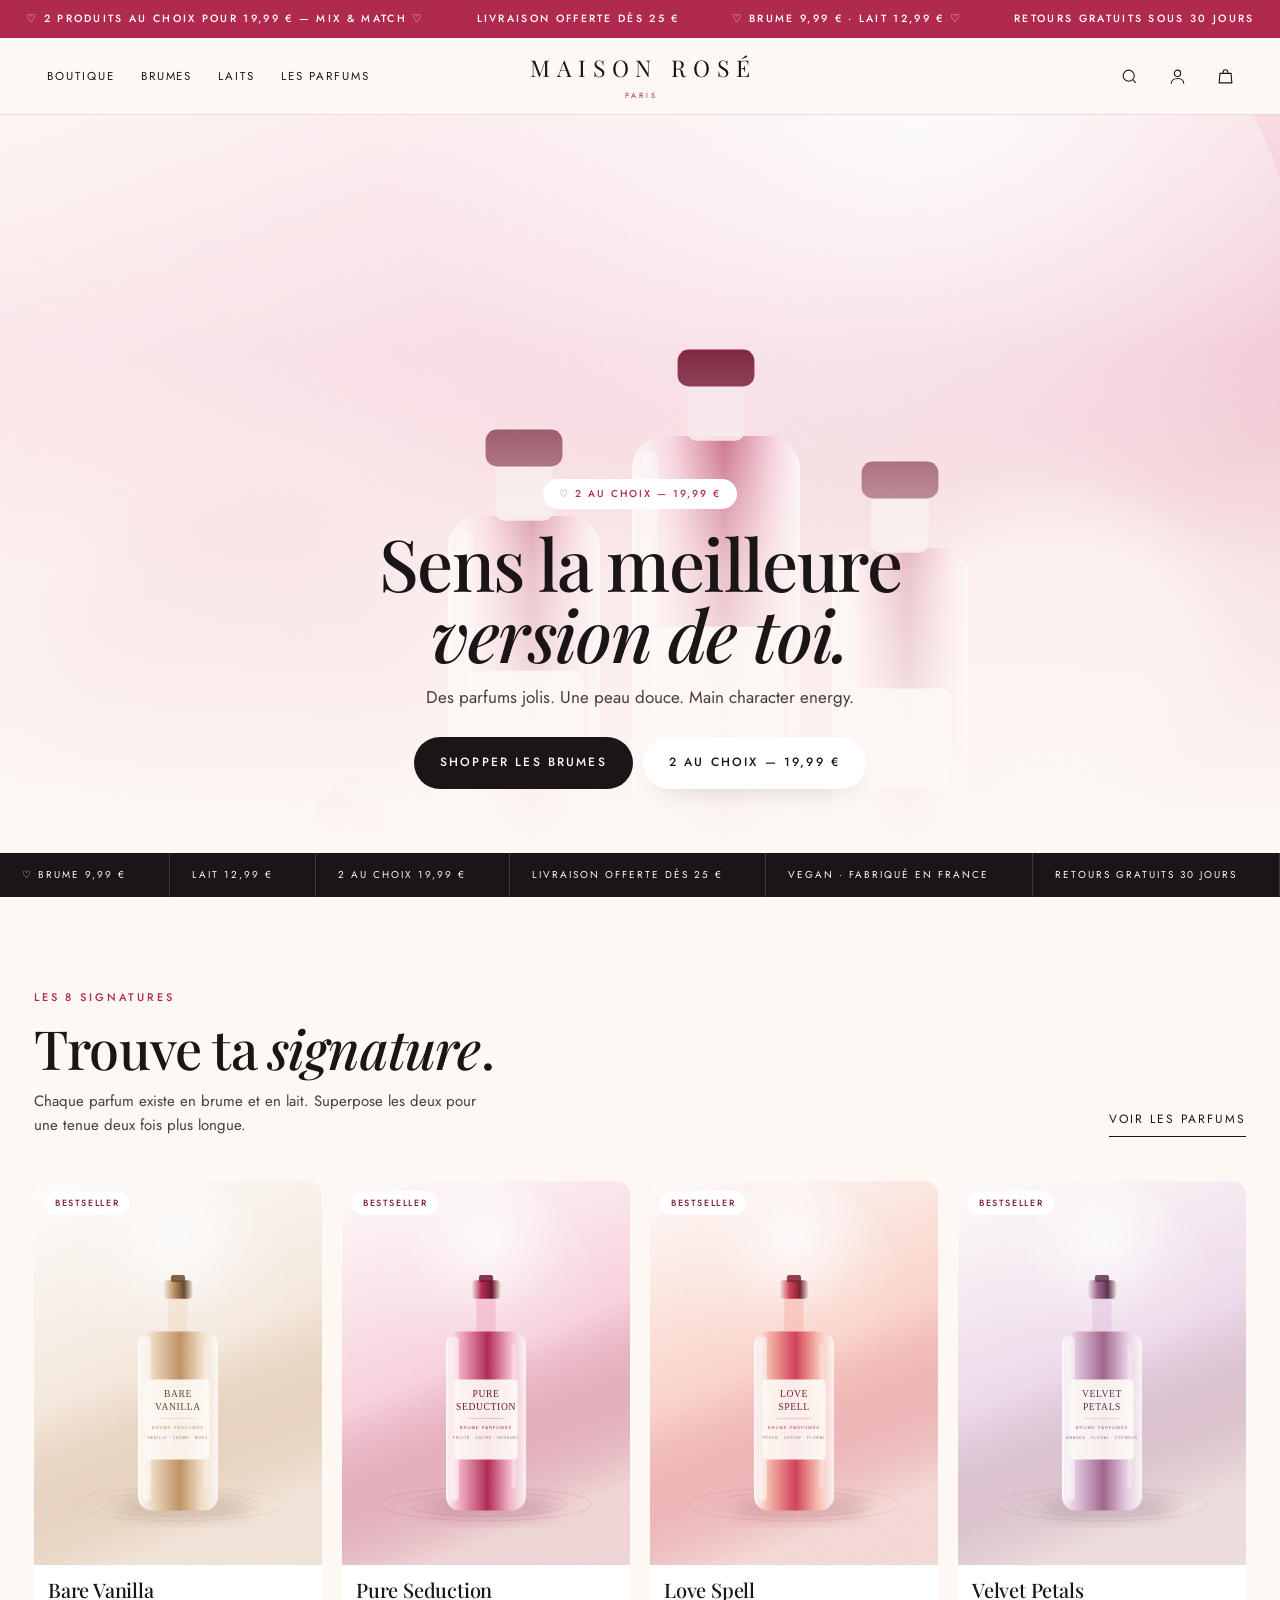
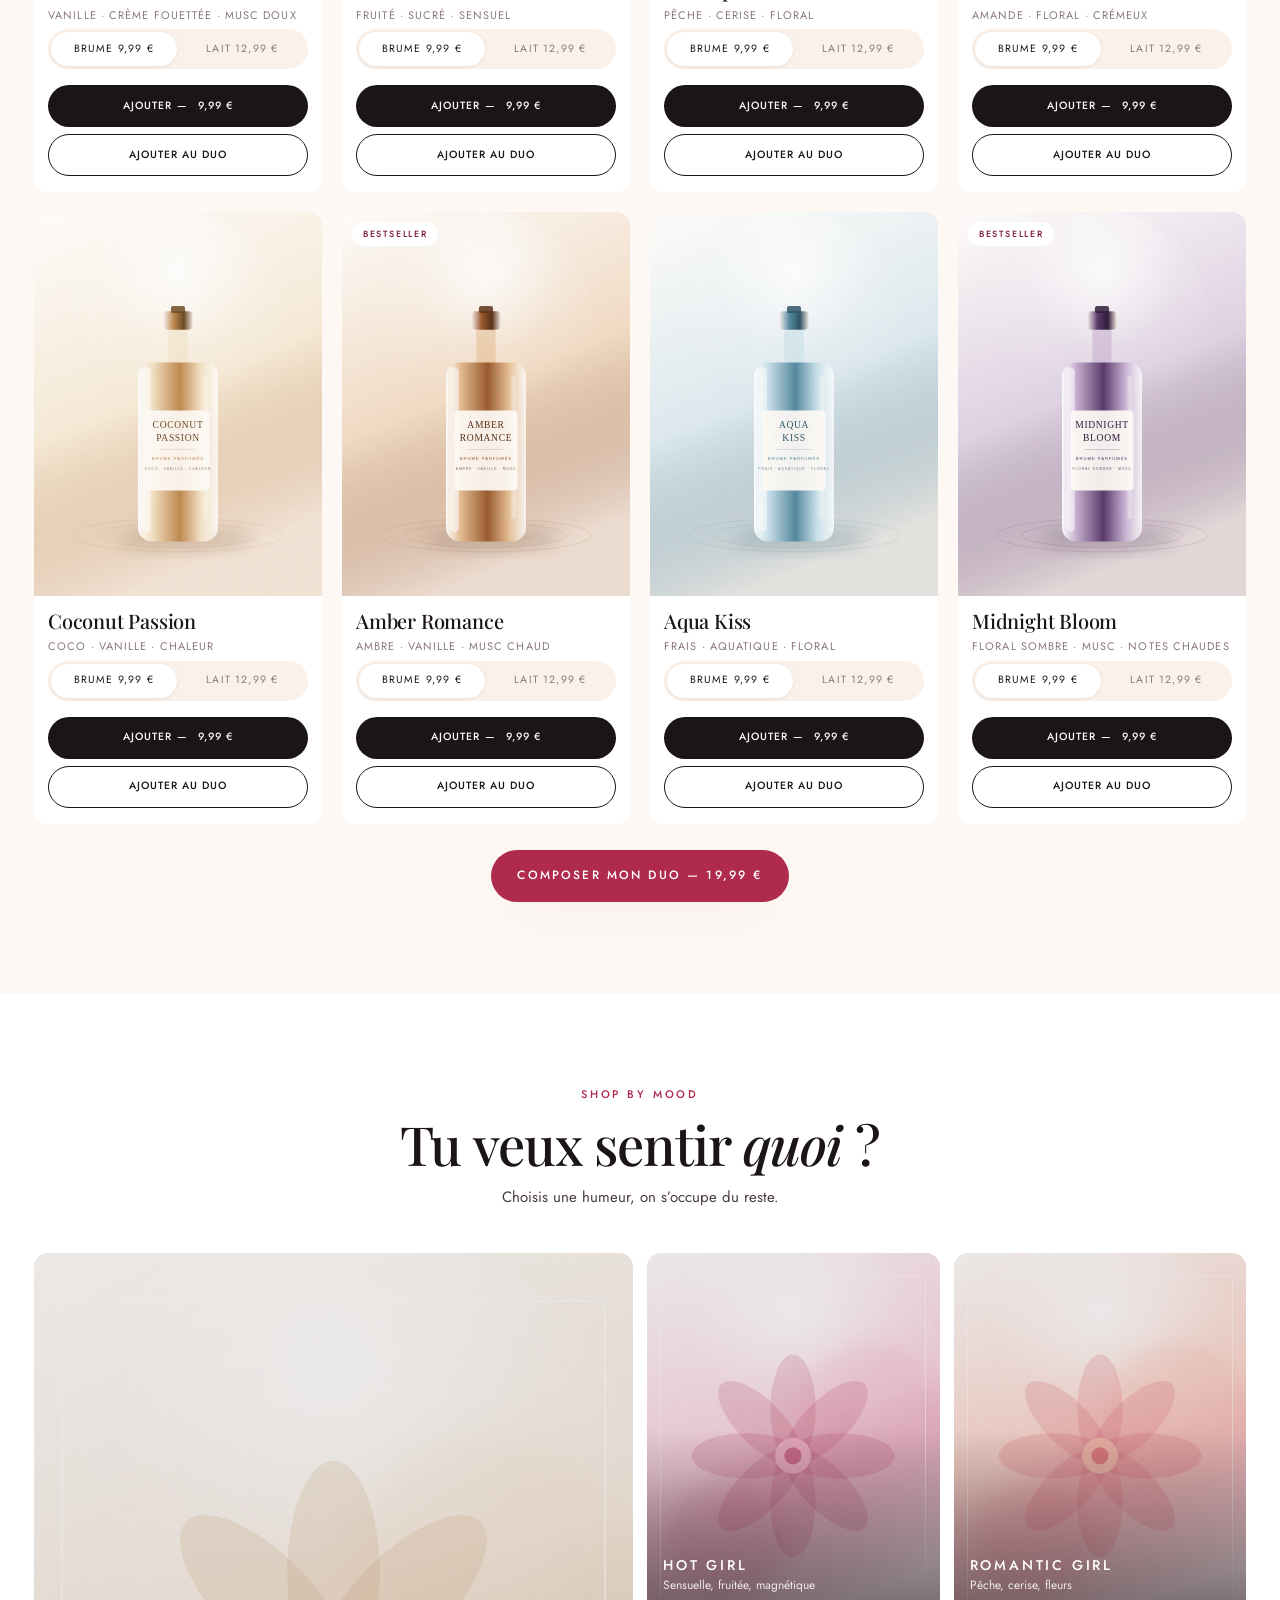
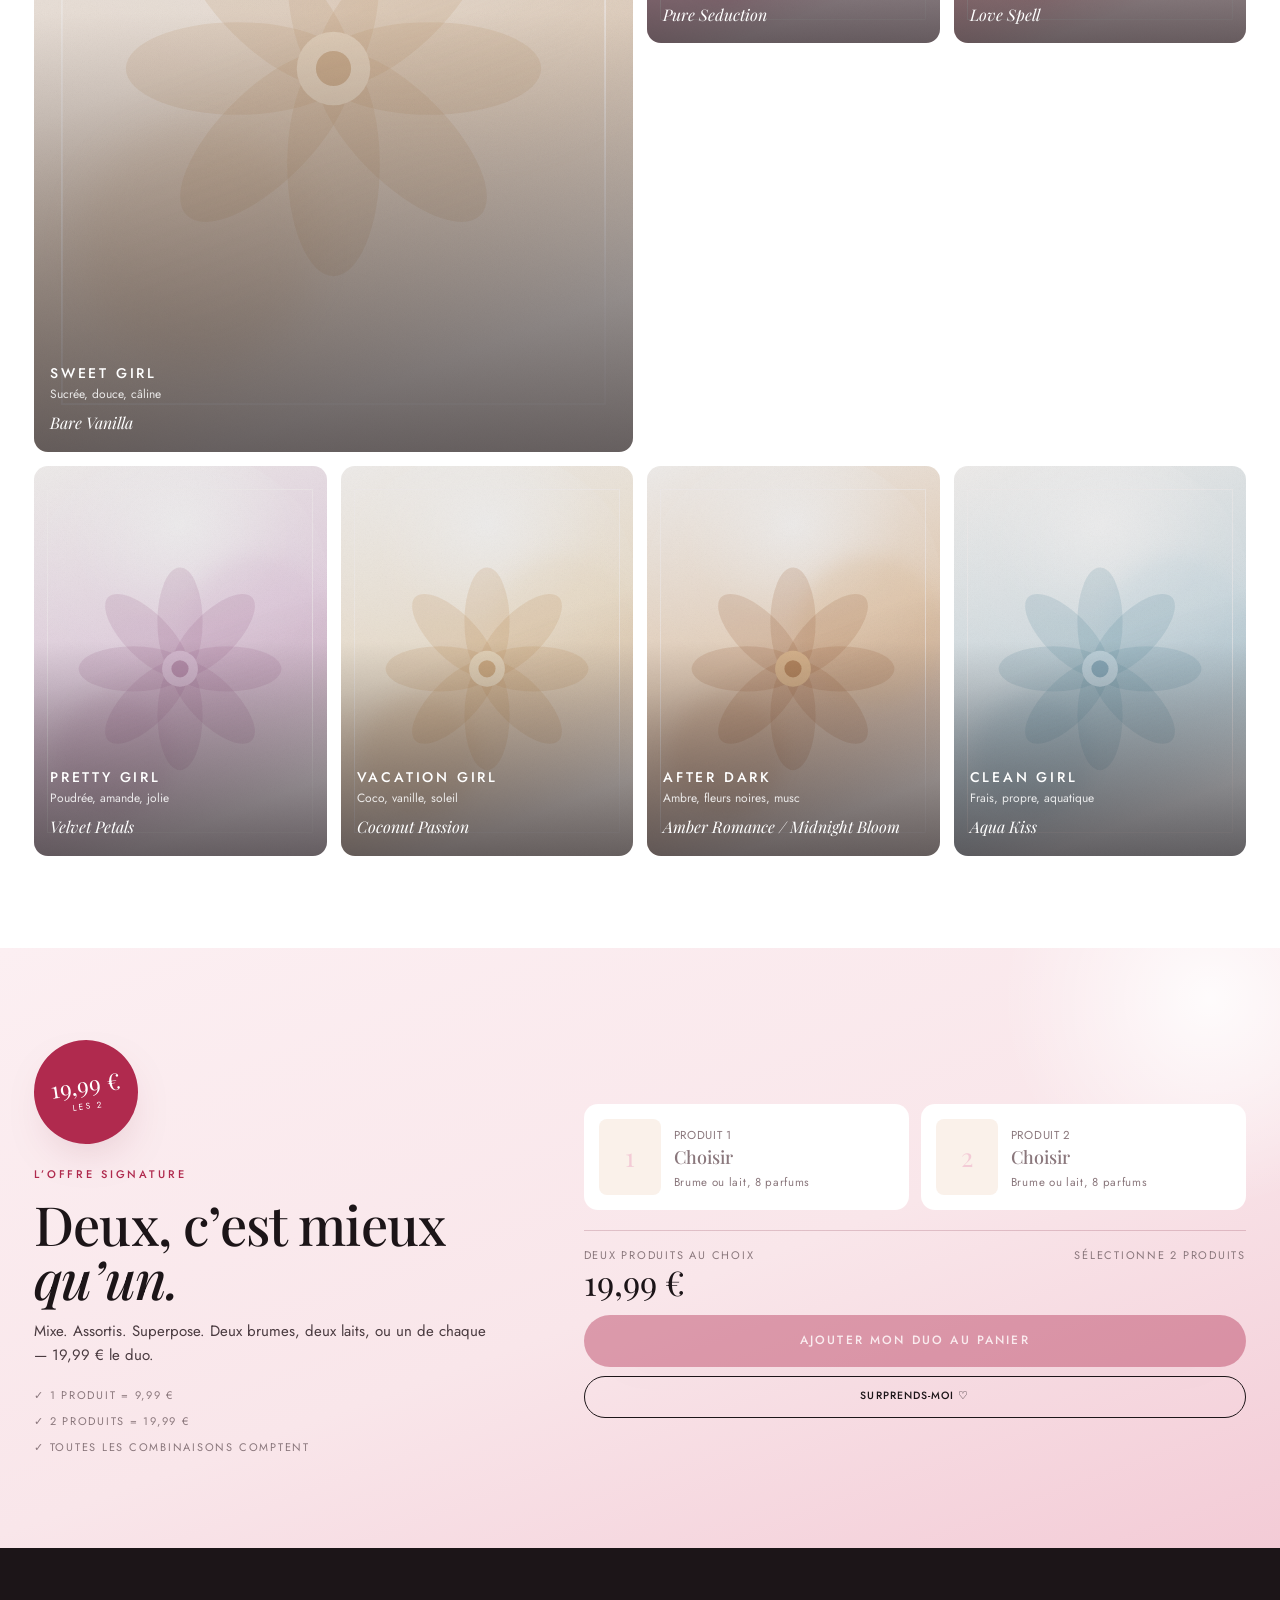
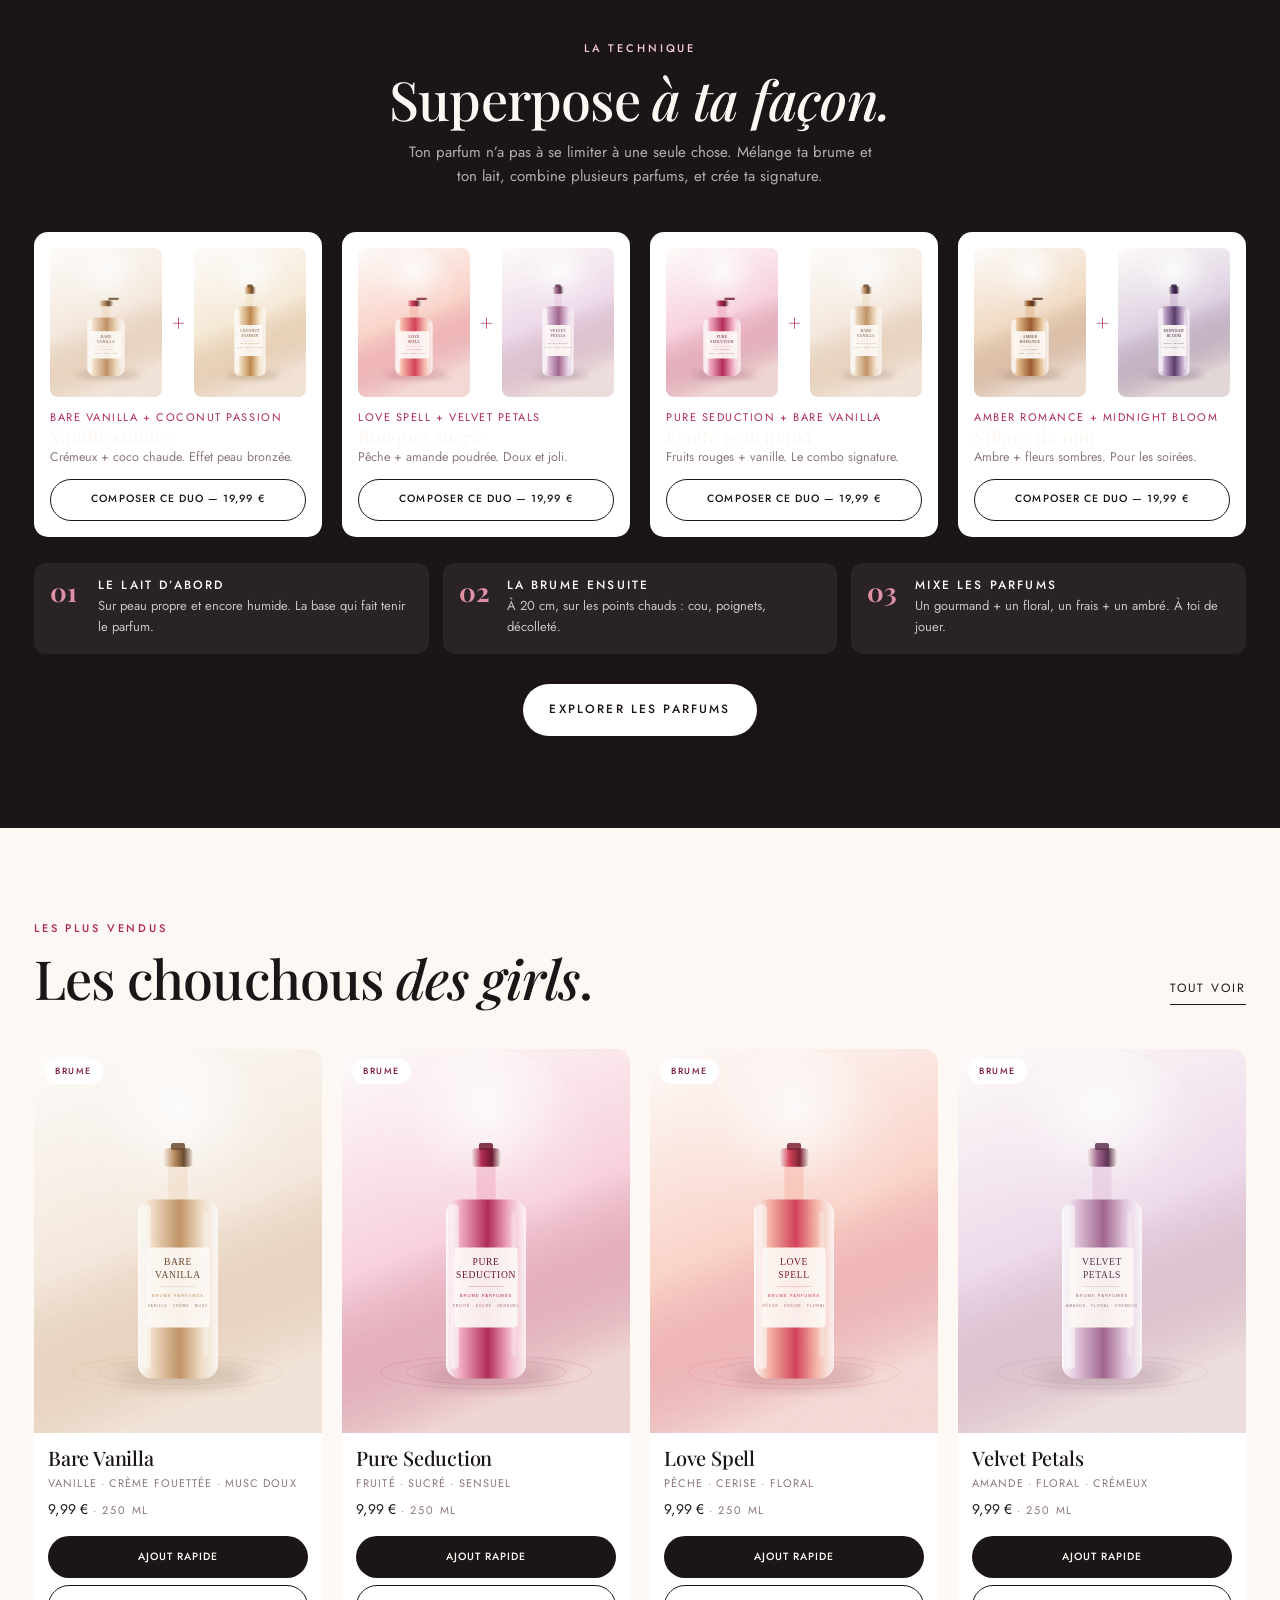
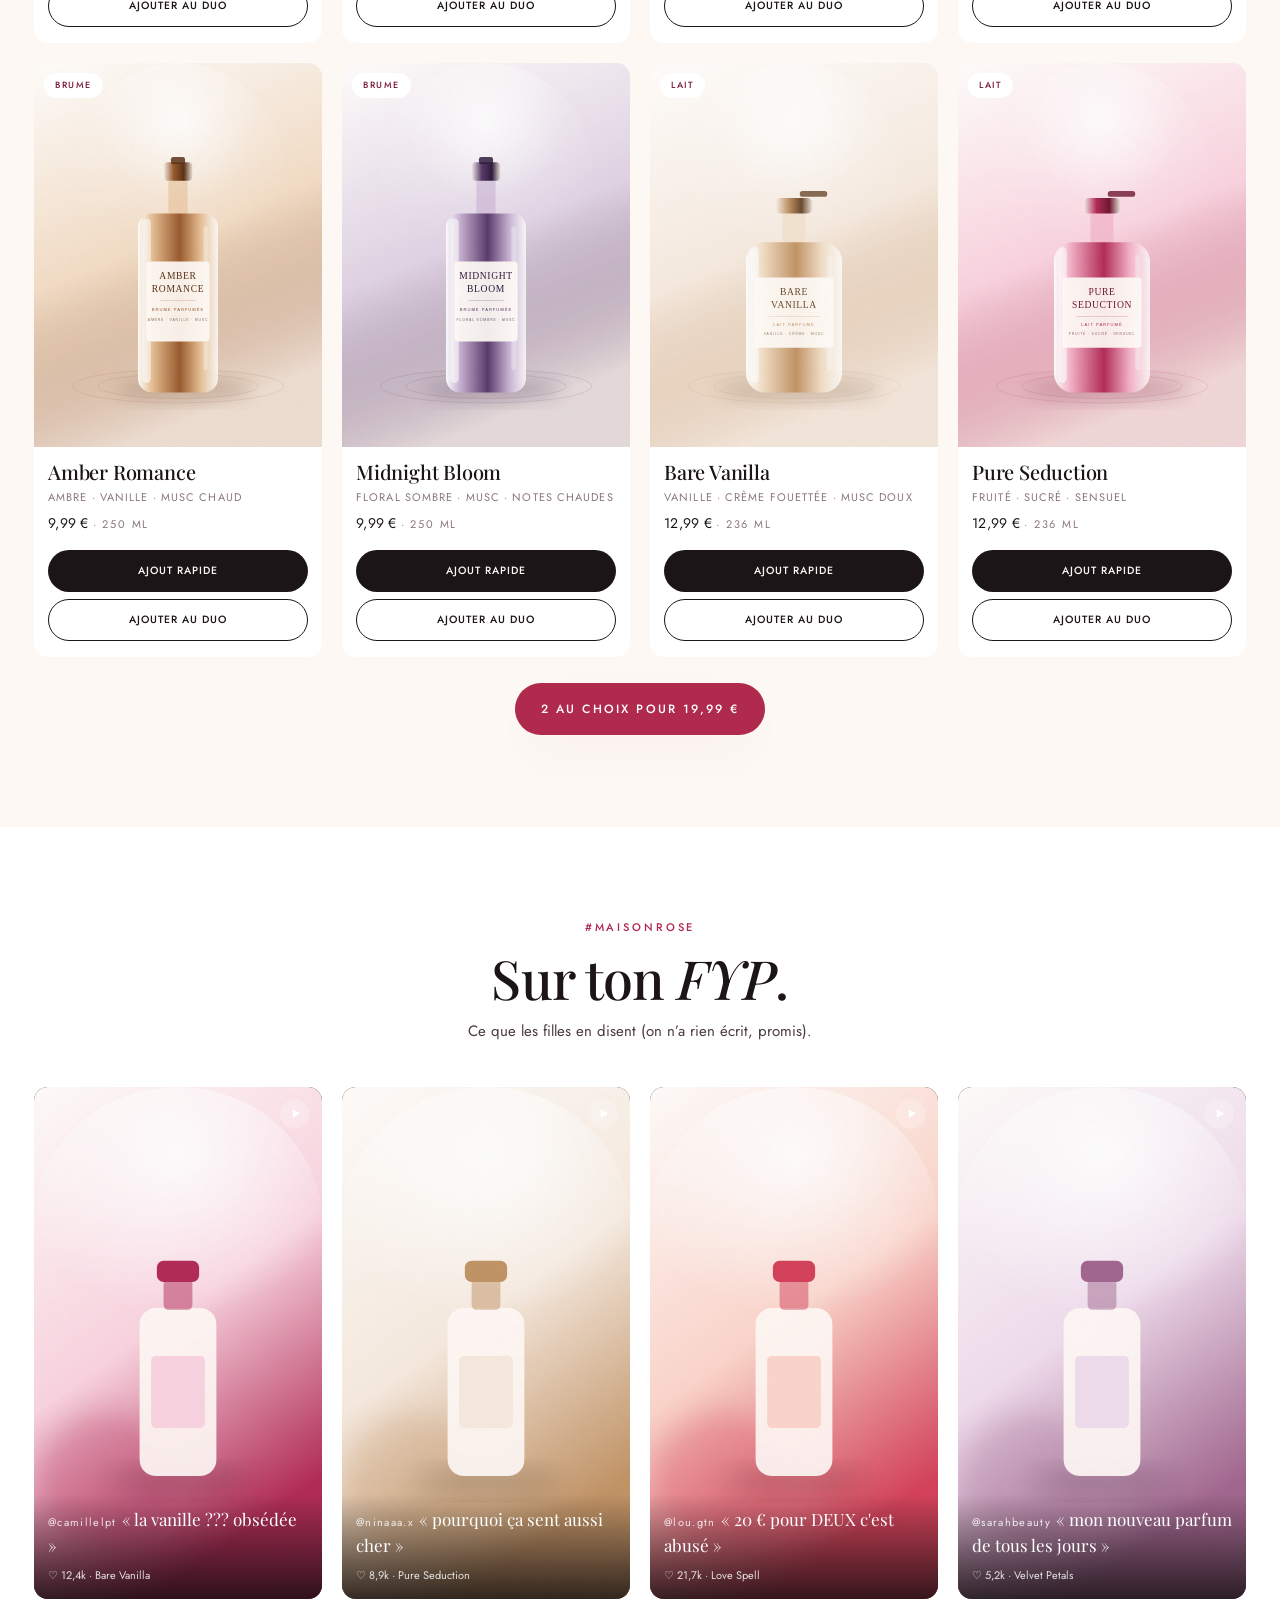
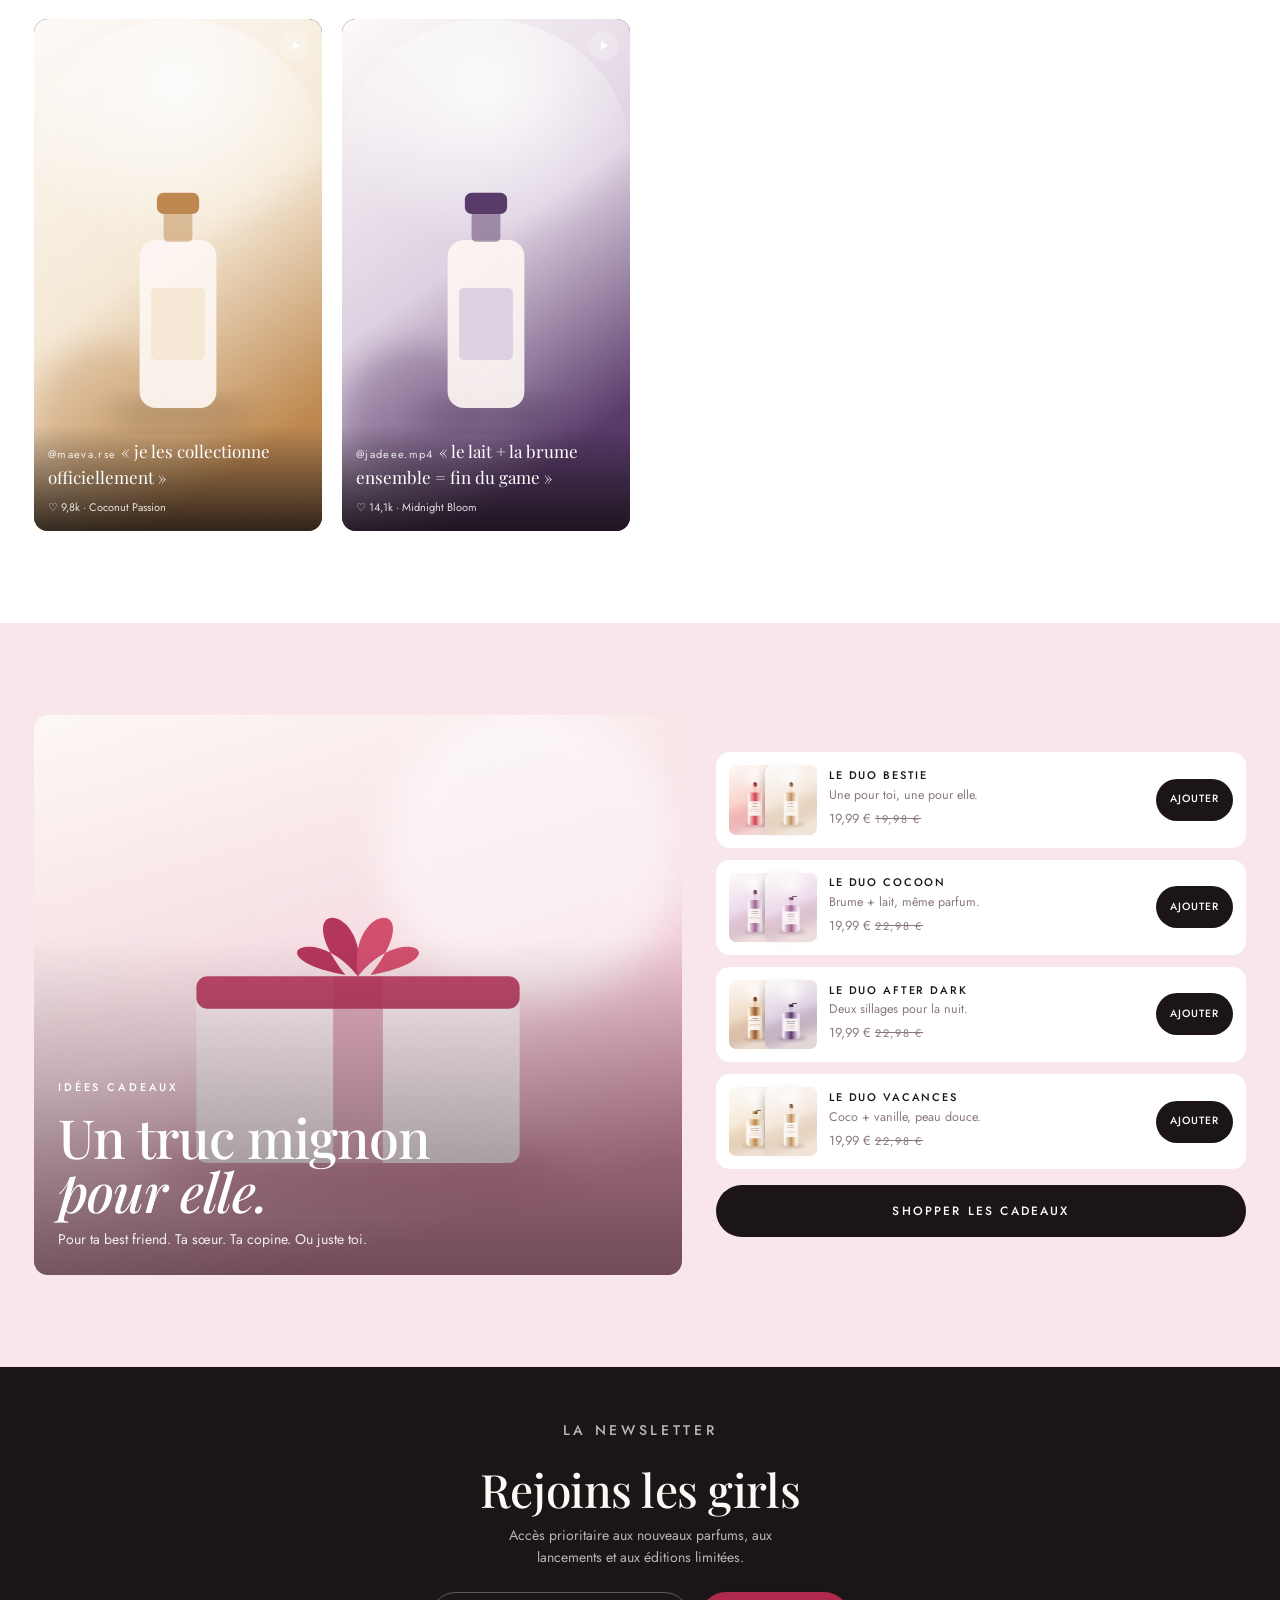
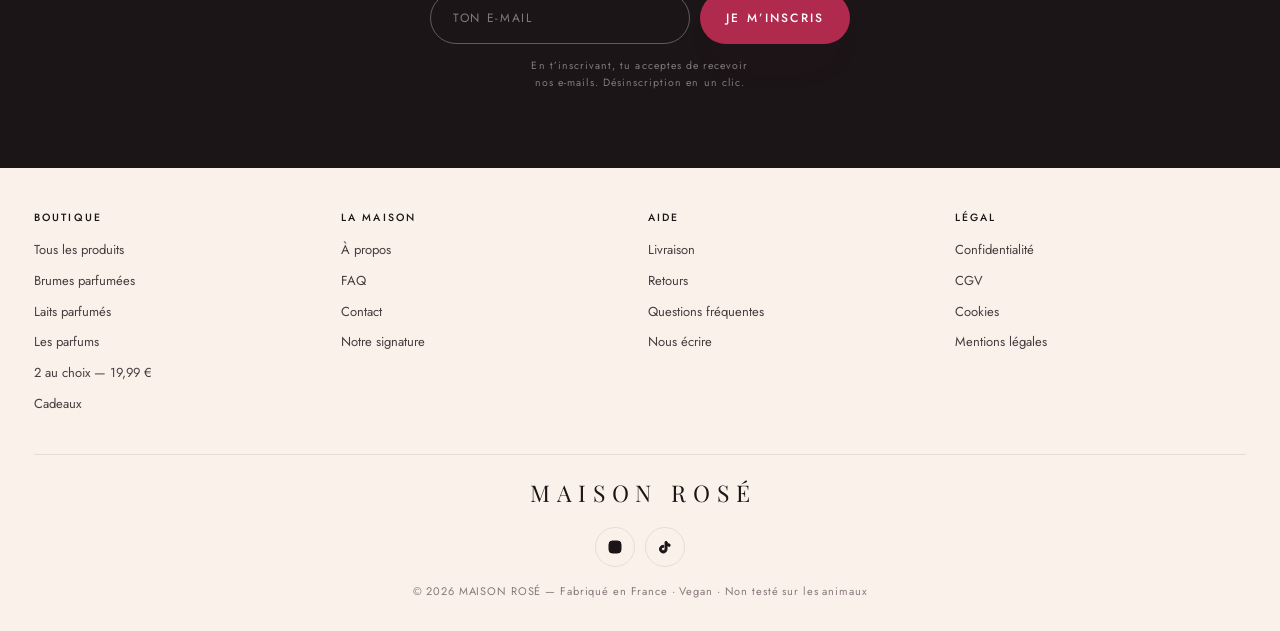
==== index.html @ 5565bec7 "Site e-commerce Maison Rosé : brumes & laits parfumés, offre 2 pour 19,99 € Site complet en français" ====
<!doctype html>
<html lang="fr">
<head>
<meta charset="utf-8">
<meta name="viewport" content="width=device-width,initial-scale=1,viewport-fit=cover">
<title>Maison Rosé — Brumes &amp; laits parfumés · 2 au choix pour 19,99 €</title>
<meta name="description" content="Brumes parfumées 9,99 € et laits parfumés 12,99 €. 2 produits au choix pour 19,99 €. Huit parfums gourmands, floraux et solaires. Livraison offerte dès 25 €.">
<meta name="theme-color" content="#B02A4E">
<meta property="og:title" content="Maison Rosé — Sens la meilleure version de toi.">
<meta property="og:description" content="2 produits au choix pour 19,99 €. Mix &amp; match.">
<meta property="og:image" content="assets/img/editorial/hero.svg">
<link rel="icon" href="data:image/svg+xml,%3Csvg xmlns='http://www.w3.org/2000/svg' viewBox='0 0 32 32'%3E%3Crect width='32' height='32' rx='8' fill='%23B02A4E'/%3E%3Ctext x='16' y='23' font-size='18' font-family='Georgia' fill='%23FDF8F4' text-anchor='middle'%3EM%3C/text%3E%3C/svg%3E">
<link rel="preconnect" href="https://fonts.googleapis.com">
<link rel="preconnect" href="https://fonts.gstatic.com" crossorigin>
<link href="https://fonts.googleapis.com/css2?family=Playfair+Display:ital,wght@0,400..700;1,400..600&family=Jost:wght@300;400;500&display=swap" rel="stylesheet">
<link rel="stylesheet" href="assets/css/style.css">
</head>
<body>
<div id="site-header"></div>

<main>
  <!-- ================= HERO ================= -->
  <section class="hero">
    <div class="hero-media">
      <img src="assets/img/editorial/hero.svg" alt="Campagne Maison Rosé — brumes parfumées" fetchpriority="high" width="1600" height="1100">
    </div>
    <div class="hero-body">
      <div class="hero-inner">
        <span class="hero-badge">♡ 2 au choix — 19,99 €</span>
        <h1 class="display">Sens la meilleure<br><span class="italic">version de toi.</span></h1>
        <p class="lede">Des parfums jolis. Une peau douce. Main character energy.</p>
        <div class="hero-cta">
          <a class="btn btn-dark" href="boutique.html?type=mist">Shopper les brumes</a>
          <a class="btn btn-light" href="duo.html">2 au choix — 19,99 €</a>
        </div>
      </div>
    </div>
  </section>
  <div class="hero-strip">
    <div>♡ Brume 9,99 €</div>
    <div>Lait 12,99 €</div>
    <div>2 au choix 19,99 €</div>
    <div>Livraison offerte dès 25 €</div>
    <div>Vegan · Fabriqué en France</div>
    <div>Retours gratuits 30 jours</div>
  </div>

  <!-- ================= SHOP BY SCENT ================= -->
  <section class="section section-cream" id="parfums">
    <div class="wrap">
      <div class="section-head head-row reveal">
        <div>
          <p class="eyebrow">Les 8 signatures</p>
          <h2 class="h-section">Trouve ta <span class="italic">signature</span>.</h2>
          <p class="lede">Chaque parfum existe en brume et en lait. Superpose les deux pour une tenue deux fois plus longue.</p>
        </div>
        <a class="link-u" href="parfums.html">Voir les parfums</a>
      </div>
      <div class="grid grid-2 reveal" data-scent-grid></div>
      <div style="margin-top:26px;text-align:center">
        <a class="btn btn-cherry" href="duo.html">Composer mon duo — 19,99 €</a>
      </div>
    </div>
  </section>

  <!-- ================= SHOP BY MOOD ================= -->
  <section class="section section-white">
    <div class="wrap">
      <div class="section-head center reveal">
        <p class="eyebrow">Shop by mood</p>
        <h2 class="h-section">Tu veux sentir <span class="italic">quoi</span> ?</h2>
        <p class="lede">Choisis une humeur, on s’occupe du reste.</p>
      </div>
      <div class="mood-grid reveal" data-mood-grid></div>
    </div>
  </section>

  <!-- ================= PICK ANY 2 ================= -->
  <section class="section duo-band" id="duo">
    <div class="wrap">
      <div class="duo-layout">
        <div class="reveal">
          <div class="duo-price-badge">19,99 €<span>les 2</span></div>
          <p class="eyebrow" style="margin-top:22px">L’offre signature</p>
          <h2 class="h-section">Deux, c’est mieux <span class="italic">qu’un.</span></h2>
          <p class="lede" style="margin-top:14px">Mixe. Assortis. Superpose. Deux brumes, deux laits, ou un de chaque — 19,99 € le duo.</p>
          <ul style="list-style:none;padding:0;margin:20px 0 0;display:grid;gap:8px">
            <li class="tiny">✓ 1 produit = 9,99 €</li>
            <li class="tiny">✓ 2 produits = 19,99 €</li>
            <li class="tiny">✓ Toutes les combinaisons comptent</li>
          </ul>
        </div>
        <div class="reveal" data-duo-builder></div>
      </div>
    </div>
  </section>

  <!-- ================= LAYERING ================= -->
  <section class="section section-ink">
    <div class="wrap">
      <div class="section-head center reveal">
        <p class="eyebrow">La technique</p>
        <h2 class="h-section">Superpose <span class="italic">à ta façon.</span></h2>
        <p class="lede">Ton parfum n’a pas à se limiter à une seule chose. Mélange ta brume et ton lait, combine plusieurs parfums, et crée ta signature.</p>
      </div>
      <div class="scroller reveal" data-layer-grid></div>
      <div class="steps reveal">
        <div class="step"><b>01</b><div><h4>Le lait d’abord</h4><p>Sur peau propre et encore humide. La base qui fait tenir le parfum.</p></div></div>
        <div class="step"><b>02</b><div><h4>La brume ensuite</h4><p>À 20 cm, sur les points chauds : cou, poignets, décolleté.</p></div></div>
        <div class="step"><b>03</b><div><h4>Mixe les parfums</h4><p>Un gourmand + un floral, un frais + un ambré. À toi de jouer.</p></div></div>
      </div>
      <div style="margin-top:30px;text-align:center">
        <a class="btn btn-light" href="parfums.html">Explorer les parfums</a>
      </div>
    </div>
  </section>

  <!-- ================= BESTSELLERS ================= -->
  <section class="section section-cream">
    <div class="wrap">
      <div class="section-head head-row reveal">
        <div>
          <p class="eyebrow">Les plus vendus</p>
          <h2 class="h-section">Les chouchous <span class="italic">des girls</span>.</h2>
        </div>
        <a class="link-u" href="boutique.html">Tout voir</a>
      </div>
      <div class="scroller reveal" data-bestsellers></div>
      <div style="margin-top:26px;text-align:center">
        <a class="btn btn-cherry" href="duo.html">2 au choix pour 19,99 €</a>
      </div>
    </div>
  </section>

  <!-- ================= UGC ================= -->
  <section class="section section-white">
    <div class="wrap">
      <div class="section-head center reveal">
        <p class="eyebrow">#maisonrose</p>
        <h2 class="h-section">Sur ton <span class="italic">FYP</span>.</h2>
        <p class="lede">Ce que les filles en disent (on n’a rien écrit, promis).</p>
      </div>
      <div class="scroller reveal" data-ugc></div>
    </div>
  </section>

  <!-- ================= GIFTING ================= -->
  <section class="section section-blush">
    <div class="wrap">
      <div class="gift-layout">
        <div class="gift-hero reveal">
          <img src="assets/img/editorial/gift.svg" alt="Coffret cadeau Maison Rosé" loading="lazy" width="1200" height="900">
          <div class="gift-hero-txt">
            <p class="eyebrow" style="color:#fff">Idées cadeaux</p>
            <h2 class="h-section">Un truc mignon <span class="italic">pour elle.</span></h2>
            <p style="font-size:14px;opacity:.9;margin-top:10px">Pour ta best friend. Ta sœur. Ta copine. Ou juste toi.</p>
          </div>
        </div>
        <div class="reveal">
          <div class="gift-list" data-gift-list></div>
          <a class="btn btn-dark btn-block" href="cadeaux.html" style="margin-top:16px">Shopper les cadeaux</a>
        </div>
      </div>
    </div>
  </section>
</main>

<div id="site-footer"></div>

<script src="assets/js/data.js"></script>
<script src="assets/js/app.js"></script>
<script src="assets/js/components.js"></script>
<script src="assets/js/home.js"></script>
</body>
</html>
---- assets/css/style.css ----
/* =========================================================================
   MAISON ROSÉ — FEUILLE DE STYLE
   Palette, typographie et composants. Mobile-first.
   ========================================================================= */

:root{
  /* Couleurs */
  --cream:#FDF8F4;
  --cream-2:#FAF1EA;
  --white:#FFFFFF;
  --blush:#F9E6EA;
  --pink:#F3CBD6;
  --pink-soft:#FCEFF2;
  --rose:#E091A6;
  --cherry:#B02A4E;
  --burgundy:#7B1E3A;
  --ink:#1C1518;
  --ink-soft:#4A3B40;
  --muted:#8A777C;
  --line:#E9DCD6;
  --black:#0E0B0C;

  /* Typo */
  --serif:'Playfair Display', 'Didot', Georgia, 'Times New Roman', serif;
  --sans:'Jost', 'Helvetica Neue', Helvetica, Arial, sans-serif;

  /* Mesures */
  --bar-h:38px;
  --nav-h:62px;
  --radius:2px;
  --radius-lg:14px;
  --pad:20px;
  --maxw:1320px;
  --ease:cubic-bezier(.22,.61,.36,1);
  --shadow:0 18px 50px -24px rgba(123,30,58,.35);
  --shadow-soft:0 10px 30px -18px rgba(28,21,24,.3);
}

*,*::before,*::after{box-sizing:border-box}
html{-webkit-text-size-adjust:100%;scroll-behavior:smooth}
body{
  margin:0;background:var(--cream);color:var(--ink);
  font-family:var(--sans);font-size:16px;line-height:1.6;font-weight:400;
  -webkit-font-smoothing:antialiased;overflow-x:hidden;
}
body.no-scroll{overflow:hidden}
img{max-width:100%;display:block;height:auto}  /* neutralise l'attribut height des SVG */
a{color:inherit;text-decoration:none}
button{font:inherit;color:inherit;border:0;background:none;cursor:pointer}
input,select{font:inherit;color:inherit}
h1,h2,h3,h4{margin:0;font-family:var(--serif);font-weight:500;line-height:1.05;letter-spacing:-.01em}
p{margin:0}
::selection{background:var(--pink);color:var(--burgundy)}

.wrap{width:100%;max-width:var(--maxw);margin:0 auto;padding:0 var(--pad)}
.hide{display:none !important}
.sr{position:absolute;width:1px;height:1px;overflow:hidden;clip:rect(0 0 0 0);white-space:nowrap}

/* --- Typographie utilitaire ------------------------------------------- */
.eyebrow{
  font-size:11px;letter-spacing:.26em;text-transform:uppercase;color:var(--cherry);
  font-weight:500;margin-bottom:14px;
}
.display{font-family:var(--serif);font-size:clamp(34px,9vw,76px);line-height:.98;letter-spacing:-.02em}
.h-section{font-family:var(--serif);font-size:clamp(28px,7.2vw,54px);line-height:1;letter-spacing:-.015em}
.italic{font-style:italic}
.lede{color:var(--ink-soft);font-size:15px;max-width:52ch}
.tiny{font-size:11px;letter-spacing:.16em;text-transform:uppercase;color:var(--muted)}

/* --- Boutons ----------------------------------------------------------- */
.btn{
  display:inline-flex;align-items:center;justify-content:center;gap:10px;
  min-height:52px;padding:0 26px;border-radius:99px;
  font-size:12px;letter-spacing:.18em;text-transform:uppercase;font-weight:500;
  transition:transform .35s var(--ease),background .3s,color .3s,box-shadow .3s;
  text-align:center;white-space:nowrap;
}
.btn:active{transform:scale(.97)}
.btn-dark{background:var(--ink);color:var(--cream)}
.btn-dark:hover{background:var(--burgundy)}
.btn-cherry{background:var(--cherry);color:#fff;box-shadow:var(--shadow)}
.btn-cherry:hover{background:var(--burgundy)}
.btn-ghost{border:1px solid var(--ink);color:var(--ink)}
.btn-ghost:hover{background:var(--ink);color:var(--cream)}
.btn-light{background:var(--white);color:var(--ink);box-shadow:var(--shadow-soft)}
.btn-light:hover{background:var(--blush)}
.btn-block{display:flex;width:100%}
.btn-sm{min-height:42px;padding:0 14px;font-size:10.5px;letter-spacing:.1em}
.card-actions .btn{padding:0 10px;font-size:10px;letter-spacing:.08em}
@media (min-width:600px){.card-actions .btn{font-size:10.5px;letter-spacing:.1em;padding:0 14px}}
.btn[disabled]{opacity:.4;pointer-events:none}
.link-u{border-bottom:1px solid currentColor;padding-bottom:2px;font-size:12px;letter-spacing:.16em;text-transform:uppercase}

/* =========================================================================
   BARRE D'ANNONCE + NAVIGATION
   ========================================================================= */
#site-header{display:contents}  /* le conteneur ne doit pas borner le sticky */
.site-top{position:sticky;top:0;z-index:60}
.announce{
  position:relative;height:var(--bar-h);background:var(--cherry);color:#fff;
  display:flex;align-items:center;overflow:hidden;transition:height .35s var(--ease);
}
.site-top.compact .announce{height:0}
.announce-track{display:flex;width:max-content;animation:slide 26s linear infinite}
.announce span{
  padding:0 26px;font-size:10.5px;letter-spacing:.22em;text-transform:uppercase;white-space:nowrap;font-weight:500;
}
@keyframes slide{from{transform:translateX(0)}to{transform:translateX(-50%)}}
@media (prefers-reduced-motion:reduce){.announce-track{animation:none}}

.nav{
  position:relative;z-index:50;background:rgba(253,248,244,.92);
  backdrop-filter:saturate(180%) blur(14px);border-bottom:1px solid var(--line);
}
.nav-inner{
  height:var(--nav-h);display:grid;grid-template-columns:1fr auto 1fr;align-items:center;
  max-width:var(--maxw);margin:0 auto;padding:0 var(--pad);
}
.nav-left,.nav-right{display:flex;align-items:center;gap:6px}
.nav-right{justify-content:flex-end}
.logo{
  font-family:var(--serif);font-size:19px;letter-spacing:.3em;text-transform:uppercase;
  text-indent:.3em;white-space:nowrap;
}
.logo small{display:block;font-family:var(--sans);font-size:7.5px;letter-spacing:.42em;color:var(--cherry);text-align:center;margin-top:3px;text-indent:.42em}
.icon-btn{
  width:42px;height:42px;display:grid;place-items:center;border-radius:99px;position:relative;
  transition:background .25s;
}
.icon-btn:hover{background:var(--blush)}
.icon-btn svg{width:19px;height:19px;stroke:var(--ink);fill:none;stroke-width:1.4}
.cart-count{
  position:absolute;top:4px;right:2px;min-width:17px;height:17px;padding:0 4px;border-radius:99px;
  background:var(--cherry);color:#fff;font-size:10px;line-height:17px;text-align:center;font-weight:500;
}
.nav-links{display:none}
@media (max-width:420px){
  .logo{font-size:16px;letter-spacing:.2em;text-indent:.2em}
  .logo small{font-size:6.5px;letter-spacing:.3em;text-indent:.3em}
  .icon-btn{width:38px;height:38px}
  .nav-left,.nav-right{gap:2px}
}
.nav-links a{
  font-size:11.5px;letter-spacing:.17em;text-transform:uppercase;padding:8px 13px;position:relative;
}
.nav-links a::after{
  content:'';position:absolute;left:13px;right:13px;bottom:2px;height:1px;background:var(--cherry);
  transform:scaleX(0);transform-origin:left;transition:transform .3s var(--ease);
}
.nav-links a:hover::after,.nav-links a.active::after{transform:scaleX(1)}

/* Menu mobile */
.burger svg{stroke-width:1.5}
.drawer{
  position:fixed;inset:0;z-index:80;background:var(--cream);transform:translateX(-100%);
  transition:transform .45s var(--ease);display:flex;flex-direction:column;
}
.drawer.open{transform:translateX(0)}
.drawer-head{display:flex;align-items:center;justify-content:space-between;padding:14px var(--pad);border-bottom:1px solid var(--line)}
.drawer nav{padding:26px var(--pad);display:flex;flex-direction:column;gap:2px;flex:1;overflow-y:auto}
.drawer nav a{font-family:var(--serif);font-size:30px;padding:11px 0;border-bottom:1px solid var(--line)}
.drawer nav a small{display:block;font-family:var(--sans);font-size:10px;letter-spacing:.2em;text-transform:uppercase;color:var(--muted);margin-top:2px}
.drawer-foot{padding:20px var(--pad) 32px;background:var(--pink-soft)}
.drawer-foot p{font-size:12px;letter-spacing:.14em;text-transform:uppercase;color:var(--burgundy);margin-bottom:12px;text-align:center}

/* =========================================================================
   HERO
   ========================================================================= */
.hero{position:relative;background:var(--blush);overflow:hidden}
.hero-media{position:relative;aspect-ratio:4/5;max-height:74vh;width:100%}
.hero-media img{width:100%;height:100%;object-fit:cover}
.hero-media::after{
  content:'';position:absolute;inset:0;
  background:linear-gradient(180deg,rgba(255,255,255,.12) 0%,rgba(255,250,248,.05) 32%,rgba(253,248,244,.72) 62%,rgba(253,248,244,.97) 92%,var(--cream) 100%);
}
.hero-body{position:relative;z-index:2;margin-top:-18vh;padding:0 var(--pad) 46px;text-align:center}
.hero-body .display{margin-bottom:16px}
.hero-body .lede{margin:0 auto 26px;font-size:15.5px}
.hero-cta{display:flex;flex-direction:column;gap:10px;max-width:400px;margin:0 auto}
.hero-badge{
  display:inline-flex;align-items:center;gap:8px;margin-bottom:18px;padding:7px 16px;border-radius:99px;
  background:var(--white);box-shadow:var(--shadow-soft);
  font-size:10px;letter-spacing:.2em;text-transform:uppercase;color:var(--cherry);font-weight:500;
}
.hero-strip{
  background:var(--ink);color:var(--cream);display:flex;overflow-x:auto;scrollbar-width:none;
}
.hero-strip::-webkit-scrollbar{display:none}
.hero-strip div{
  flex:1 0 auto;padding:14px 22px;font-size:10px;letter-spacing:.2em;text-transform:uppercase;
  white-space:nowrap;border-right:1px solid rgba(253,248,244,.16);
}

/* =========================================================================
   SECTIONS GÉNÉRIQUES
   ========================================================================= */
.section{padding:60px 0}
.section-cream{background:var(--cream)}
.section-white{background:var(--white)}
.section-blush{background:var(--blush)}
.section-ink{background:var(--ink);color:var(--cream)}
.section-ink .lede,.section-ink .tiny{color:rgba(253,248,244,.68)}
.section-ink .eyebrow{color:var(--pink)}
.section-head{margin-bottom:30px}
.section-head.center{text-align:center}
.section-head.center .lede{margin-inline:auto}
.section-head .lede{margin-top:14px}
.head-row{display:flex;align-items:flex-end;justify-content:space-between;gap:20px}
.head-row .link-u{display:none;flex:0 0 auto;padding-bottom:6px}

/* --- Grille produits / parfums ----------------------------------------- */
.grid{display:grid;gap:14px}
.grid-2{grid-template-columns:repeat(2,1fr)}
.scroller{
  display:grid;grid-auto-flow:column;grid-auto-columns:74%;gap:14px;overflow-x:auto;
  scroll-snap-type:x mandatory;padding-bottom:6px;margin:0 calc(var(--pad) * -1);padding-inline:var(--pad);
  scrollbar-width:none;
}
.scroller::-webkit-scrollbar{display:none}
.scroller > *{scroll-snap-align:start}

/* Carte parfum */
.card{
  background:var(--white);border-radius:var(--radius-lg);overflow:hidden;position:relative;
  display:flex;flex-direction:column;transition:transform .4s var(--ease),box-shadow .4s var(--ease);
}
.card:hover{transform:translateY(-4px);box-shadow:var(--shadow-soft)}
.card-media{position:relative;aspect-ratio:3/4;overflow:hidden;background:var(--cream-2);display:block}
.card-media img{width:100%;height:100%;object-fit:cover;transition:transform .7s var(--ease)}
.card:hover .card-media img{transform:scale(1.04)}
.card-tag{
  position:absolute;top:10px;left:10px;background:var(--white);color:var(--burgundy);
  padding:5px 11px;border-radius:99px;font-size:9px;letter-spacing:.18em;text-transform:uppercase;font-weight:500;
}
.card-tag.dark{background:var(--ink);color:var(--cream)}
.card-body{padding:14px 14px 16px;display:flex;flex-direction:column;gap:6px;flex:1}
.card-name{font-family:var(--serif);font-size:20px;line-height:1.1}
.card-notes{font-size:11px;letter-spacing:.1em;text-transform:uppercase;color:var(--muted);line-height:1.5}
.card-prices{display:flex;flex-wrap:wrap;gap:8px;margin-top:2px;font-size:12.5px;color:var(--ink-soft)}
.card-prices b{font-weight:500}
.card-actions{display:flex;flex-direction:column;gap:7px;margin-top:auto;padding-top:10px}
.card-price{font-size:14px;letter-spacing:.02em}
.card-price s{color:var(--muted);margin-left:6px;font-size:12px}

/* Sélecteur de format sur carte */
.seg{display:flex;background:var(--cream-2);border-radius:99px;padding:3px;gap:3px}
.seg button{
  flex:1;min-height:34px;border-radius:99px;font-size:10.5px;letter-spacing:.11em;text-transform:uppercase;
  color:var(--muted);transition:background .25s,color .25s;padding:0 6px;
}
.seg button[aria-pressed="true"]{background:var(--white);color:var(--ink);box-shadow:0 1px 4px rgba(0,0,0,.08)}

/* =========================================================================
   SHOP BY MOOD
   ========================================================================= */
.mood-grid{display:grid;grid-template-columns:repeat(2,1fr);gap:10px}
.mood{
  position:relative;aspect-ratio:3/4;border-radius:var(--radius-lg);overflow:hidden;display:flex;
  align-items:flex-end;color:#fff;
}
.mood:first-child{grid-column:span 2;aspect-ratio:16/11}
.mood img{position:absolute;inset:0;width:100%;height:100%;object-fit:cover;transition:transform .8s var(--ease)}
.mood:hover img{transform:scale(1.05)}
.mood::after{content:'';position:absolute;inset:0;background:linear-gradient(0deg,rgba(28,21,24,.66) 0%,rgba(28,21,24,.08) 55%)}
.mood-txt{position:relative;z-index:2;padding:16px}
.mood-txt h3{font-family:var(--sans);font-size:14px;letter-spacing:.2em;text-transform:uppercase;font-weight:500}
.mood-txt p{font-size:12px;opacity:.85;margin-top:4px}
.mood-txt em{display:block;font-family:var(--serif);font-style:italic;font-size:16px;margin-top:6px}

/* =========================================================================
   PICK ANY 2 — SÉLECTEUR DUO
   ========================================================================= */
.duo-band{
  background:linear-gradient(160deg,var(--pink-soft) 0%,var(--blush) 55%,var(--pink) 100%);
  position:relative;overflow:hidden;
}
.duo-band::before{
  content:'';position:absolute;width:420px;height:420px;border-radius:50%;
  background:radial-gradient(circle,rgba(255,255,255,.85),rgba(255,255,255,0) 70%);top:-160px;right:-140px;
}
.duo-price-badge{
  display:inline-flex;flex-direction:column;align-items:center;justify-content:center;
  width:104px;height:104px;border-radius:50%;background:var(--cherry);color:#fff;
  font-family:var(--serif);font-size:23px;line-height:1;transform:rotate(-8deg);box-shadow:var(--shadow);
}
.duo-price-badge span{font-family:var(--sans);font-size:8.5px;letter-spacing:.2em;text-transform:uppercase;margin-top:6px}
.duo-picker{display:grid;gap:12px;margin-top:26px}
.slot{
  background:var(--white);border-radius:var(--radius-lg);padding:14px;display:flex;gap:13px;align-items:center;
  border:1px solid transparent;transition:border-color .3s,box-shadow .3s;position:relative;
}
.slot.filled{border-color:var(--pink)}
.slot-img{
  width:62px;height:76px;flex:0 0 auto;border-radius:8px;overflow:hidden;background:var(--cream-2);
  display:grid;place-items:center;
}
.slot-img img{width:100%;height:100%;object-fit:cover}
.slot-img .ph{font-family:var(--serif);font-size:26px;color:var(--pink)}
.slot-info{flex:1;min-width:0}
.slot-info .tiny{margin-bottom:3px}
.slot-info strong{display:block;font-family:var(--serif);font-size:18px;font-weight:500;line-height:1.15}
.slot-info span{font-size:11.5px;color:var(--muted);letter-spacing:.06em}
.slot-change{font-size:10.5px;letter-spacing:.14em;text-transform:uppercase;color:var(--cherry);border-bottom:1px solid;padding-bottom:1px;margin-top:6px;display:inline-block}
.duo-total{
  display:flex;align-items:baseline;justify-content:space-between;gap:12px;margin-top:20px;
  padding-top:16px;border-top:1px solid rgba(123,30,58,.2);
}
.duo-total .amount{font-family:var(--serif);font-size:34px;line-height:1}
.duo-total s{color:var(--muted);font-size:14px;margin-left:8px}
.duo-save{font-size:11px;letter-spacing:.14em;text-transform:uppercase;color:var(--cherry);font-weight:500}

/* Sélecteur modal */
.picker{
  position:fixed;inset:0;z-index:90;background:rgba(28,21,24,.45);backdrop-filter:blur(3px);
  opacity:0;pointer-events:none;transition:opacity .3s;display:flex;align-items:flex-end;justify-content:center;
}
.picker.open{opacity:1;pointer-events:auto}
.picker-panel{
  background:var(--cream);width:100%;max-width:640px;max-height:88vh;border-radius:18px 18px 0 0;
  display:flex;flex-direction:column;transform:translateY(100%);transition:transform .4s var(--ease);
}
.picker.open .picker-panel{transform:translateY(0)}
.picker-head{padding:18px var(--pad) 12px;border-bottom:1px solid var(--line);position:relative}
.picker-head h3{font-size:22px}
.picker-head .tiny{margin-top:4px}
.picker-close{position:absolute;top:14px;right:12px}
.picker-filters{display:flex;gap:7px;padding:12px var(--pad);overflow-x:auto;scrollbar-width:none}
.picker-filters::-webkit-scrollbar{display:none}
.chip{
  flex:0 0 auto;padding:8px 15px;border-radius:99px;border:1px solid var(--line);background:var(--white);
  font-size:10.5px;letter-spacing:.14em;text-transform:uppercase;color:var(--muted);transition:.25s;
}
.chip[aria-pressed="true"]{background:var(--ink);color:var(--cream);border-color:var(--ink)}
.picker-list{overflow-y:auto;padding:4px var(--pad) 28px;display:grid;grid-template-columns:repeat(2,1fr);gap:10px}
.pick-item{
  background:var(--white);border-radius:12px;overflow:hidden;text-align:left;display:flex;flex-direction:column;
  border:1.5px solid transparent;transition:border-color .25s,transform .25s;
}
.pick-item:active{transform:scale(.98)}
.pick-item.selected{border-color:var(--cherry)}
.pick-item img{aspect-ratio:3/4;object-fit:cover;width:100%;background:var(--cream-2)}
.pick-item .pi-body{padding:9px 10px 12px}
.pick-item strong{display:block;font-family:var(--serif);font-size:15px;font-weight:500;line-height:1.15}
.pick-item span{display:block;font-size:10px;letter-spacing:.12em;text-transform:uppercase;color:var(--muted);margin-top:3px}

/* =========================================================================
   LAYERING
   ========================================================================= */
.layer-card{
  background:var(--white);border-radius:var(--radius-lg);padding:16px;display:flex;flex-direction:column;gap:12px;
}
.layer-imgs{display:flex;align-items:center;gap:8px}
.layer-imgs img{width:calc(50% - 16px);aspect-ratio:3/4;object-fit:cover;border-radius:8px;background:var(--cream-2)}
.layer-imgs .plus{font-family:var(--serif);font-size:22px;color:var(--cherry);width:16px;text-align:center}
.layer-card h3{font-size:19px}
.layer-card p{font-size:12.5px;color:var(--muted)}
.layer-card .names{font-size:11px;letter-spacing:.14em;text-transform:uppercase;color:var(--cherry)}

/* --- Étapes layering --------------------------------------------------- */
.steps{display:grid;gap:14px;margin-top:26px}
.step{display:flex;gap:14px;align-items:flex-start;padding:16px;background:rgba(255,255,255,.06);border-radius:12px}
.section-white .step,.section-cream .step{background:var(--white)}
.step b{font-family:var(--serif);font-size:26px;line-height:1;color:var(--rose);flex:0 0 auto;width:34px}
.step h4{font-family:var(--sans);font-size:12px;letter-spacing:.18em;text-transform:uppercase;margin-bottom:5px;font-weight:500}
.step p{font-size:13px;opacity:.75}

/* =========================================================================
   UGC
   ========================================================================= */
.ugc-card{border-radius:var(--radius-lg);overflow:hidden;position:relative;background:var(--ink);display:block}
.ugc-card img{aspect-ratio:9/16;object-fit:cover;width:100%}
.ugc-overlay{
  position:absolute;inset:auto 0 0 0;padding:14px;color:#fff;
  background:linear-gradient(0deg,rgba(14,11,12,.8),rgba(14,11,12,0));
}
.ugc-overlay .handle{font-size:11px;letter-spacing:.12em;opacity:.85}
.ugc-overlay .comment{font-family:var(--serif);font-size:17px;line-height:1.2;margin-top:5px}
.ugc-meta{display:flex;align-items:center;gap:6px;margin-top:8px;font-size:11px;opacity:.85}
.ugc-play{
  position:absolute;top:12px;right:12px;width:30px;height:30px;border-radius:50%;
  background:rgba(255,255,255,.22);backdrop-filter:blur(6px);display:grid;place-items:center;
}
.ugc-play svg{width:13px;height:13px;fill:#fff}

/* =========================================================================
   GIFTING
   ========================================================================= */
.gift-hero{position:relative;border-radius:var(--radius-lg);overflow:hidden;min-height:420px;display:flex;align-items:flex-end}
.gift-hero img{position:absolute;inset:0;width:100%;height:100%;object-fit:cover}
.gift-hero::after{content:'';position:absolute;inset:0;background:linear-gradient(0deg,rgba(28,21,24,.55),rgba(28,21,24,0) 60%)}
.gift-hero-txt{position:relative;z-index:2;padding:24px;color:#fff;max-width:520px}
.gift-hero-txt .h-section{color:#fff}
.gift-list{display:grid;gap:12px;margin-top:16px}
.gift-item{background:var(--white);border-radius:var(--radius-lg);padding:13px;display:flex;gap:12px;align-items:center}
.gift-item .imgs{display:flex;flex:0 0 auto}
.gift-item .imgs img{width:52px;aspect-ratio:3/4;object-fit:cover;border-radius:7px;background:var(--cream-2)}
.gift-item .imgs img:last-child{margin-left:-16px;box-shadow:-6px 0 12px -8px rgba(0,0,0,.4)}
.gift-item h4{font-family:var(--sans);font-size:11px;letter-spacing:.17em;text-transform:uppercase;font-weight:500}
.gift-item p{font-size:12.5px;color:var(--muted);margin-top:3px}
.gift-item .price{font-size:13px;margin-top:4px}

/* =========================================================================
   PAGE PRODUIT
   ========================================================================= */
.pdp{padding-bottom:96px}
.gallery{position:relative;background:var(--cream-2)}
.gallery-track{display:grid;grid-auto-flow:column;grid-auto-columns:100%;overflow-x:auto;scroll-snap-type:x mandatory;scrollbar-width:none}
.gallery-track::-webkit-scrollbar{display:none}
.gallery-track img{aspect-ratio:4/5;object-fit:cover;width:100%;scroll-snap-align:center}
.gallery-dots{position:absolute;bottom:14px;left:0;right:0;display:flex;justify-content:center;gap:6px}
.gallery-dots i{width:6px;height:6px;border-radius:50%;background:rgba(28,21,24,.25);transition:.3s}
.gallery-dots i.on{background:var(--ink);width:18px;border-radius:99px}
.pdp-head{padding:22px var(--pad) 0}
.pdp-head h1{font-size:clamp(30px,8.5vw,46px);margin-bottom:8px}
.pdp-notes{font-size:11.5px;letter-spacing:.18em;text-transform:uppercase;color:var(--cherry);margin-bottom:12px}
.pdp-price{display:flex;align-items:baseline;gap:10px;font-family:var(--serif);font-size:26px}
.pdp-price .sub{font-family:var(--sans);font-size:12px;letter-spacing:.1em;color:var(--muted)}
.pdp-desc{margin:16px 0 20px;color:var(--ink-soft);font-size:14.5px}
.pdp-block{padding:0 var(--pad);max-width:720px;margin:0 auto}
.stars{display:inline-flex;gap:2px;color:var(--cherry);font-size:12px;letter-spacing:.1em}
.rating-row{display:flex;align-items:center;gap:8px;font-size:12px;color:var(--muted);margin-bottom:14px}

.type-switch{display:grid;grid-template-columns:1fr 1fr;gap:9px;margin:18px 0}
.type-opt{
  border:1px solid var(--line);border-radius:12px;padding:12px;text-align:left;background:var(--white);
  transition:border-color .25s,background .25s;
}
.type-opt[aria-pressed="true"]{border-color:var(--ink);background:var(--white);box-shadow:inset 0 0 0 1px var(--ink)}
.type-opt strong{display:block;font-size:12px;letter-spacing:.12em;text-transform:uppercase;font-weight:500}
.type-opt span{display:block;font-size:12px;color:var(--muted);margin-top:4px}

.qty{display:inline-flex;align-items:center;border:1px solid var(--line);border-radius:99px;background:var(--white)}
.qty button{width:44px;height:48px;display:grid;place-items:center;font-size:17px;color:var(--ink-soft)}
.qty span{width:34px;text-align:center;font-size:14px}
.buy-row{display:flex;gap:10px;align-items:center;margin-bottom:10px}
.buy-row .btn{flex:1}

/* MAKE IT A DUO */
.duo-upsell{
  margin:24px calc(var(--pad) * -1) 0;padding:22px var(--pad) 26px;
  background:linear-gradient(170deg,var(--pink-soft),var(--blush));
}
.duo-upsell h3{font-size:24px}
.duo-upsell .tiny{color:var(--cherry);margin-bottom:6px}
.upsell-scroll{display:grid;grid-auto-flow:column;grid-auto-columns:150px;gap:10px;overflow-x:auto;margin:16px calc(var(--pad)*-1) 0;padding:2px var(--pad) 8px;scrollbar-width:none}
.upsell-scroll::-webkit-scrollbar{display:none}
.upsell-item{background:var(--white);border-radius:12px;overflow:hidden;text-align:left;border:1.5px solid transparent;transition:.25s;display:flex;flex-direction:column}
.upsell-item.selected{border-color:var(--cherry)}
.upsell-item img{width:100%;aspect-ratio:3/4;object-fit:cover;background:var(--cream-2)}
.upsell-item .ub{padding:9px 10px 11px;display:flex;flex-direction:column;gap:3px;flex:1}
.upsell-item strong{font-family:var(--serif);font-size:15px;font-weight:500;line-height:1.1}
.upsell-item span{font-size:9.5px;letter-spacing:.11em;text-transform:uppercase;color:var(--muted)}
.upsell-item em{font-style:normal;font-size:12px;margin-top:auto;padding-top:4px}
.upsell-badge{font-size:9px;letter-spacing:.14em;text-transform:uppercase;color:var(--cherry)}

/* Accordéons */
.acc{border-top:1px solid var(--line)}
.acc:last-of-type{border-bottom:1px solid var(--line)}
.acc-head{width:100%;display:flex;align-items:center;justify-content:space-between;gap:12px;padding:17px 0;text-align:left;font-size:12px;letter-spacing:.16em;text-transform:uppercase}
.acc-head i{font-style:normal;font-size:17px;color:var(--cherry);transition:transform .3s}
.acc.open .acc-head i{transform:rotate(45deg)}
.acc-body{max-height:0;overflow:hidden;transition:max-height .4s var(--ease)}
.acc-body p{padding-bottom:18px;font-size:13.5px;color:var(--ink-soft)}

/* Avis */
.review{padding:18px 0;border-bottom:1px solid var(--line)}
.review h4{font-family:var(--sans);font-size:13px;letter-spacing:.06em;font-weight:500;margin:6px 0 4px}
.review p{font-size:13.5px;color:var(--ink-soft)}
.review .who{font-size:11px;letter-spacing:.14em;text-transform:uppercase;color:var(--muted);margin-top:7px}

/* Barre sticky mobile */
.sticky-buy{
  position:fixed;left:0;right:0;bottom:0;z-index:55;padding:10px var(--pad) calc(10px + env(safe-area-inset-bottom));
  background:rgba(253,248,244,.95);backdrop-filter:blur(12px);border-top:1px solid var(--line);
  display:flex;gap:10px;align-items:center;transform:translateY(120%);transition:transform .35s var(--ease);
}
.sticky-buy.show{transform:translateY(0)}
.sticky-buy .info{flex:1;min-width:0}
.sticky-buy .info strong{display:block;font-family:var(--serif);font-size:15px;font-weight:500;line-height:1.1;white-space:nowrap;overflow:hidden;text-overflow:ellipsis}
.sticky-buy .info span{font-size:11px;color:var(--muted)}

/* =========================================================================
   PANIER
   ========================================================================= */
.cart-page{padding:26px 0 60px}
.cart-line{display:flex;gap:13px;padding:16px 0;border-bottom:1px solid var(--line);position:relative}
.cart-line img{width:76px;aspect-ratio:3/4;object-fit:cover;border-radius:8px;background:var(--cream-2);flex:0 0 auto}
.cart-line .cl-body{flex:1;min-width:0;display:flex;flex-direction:column;gap:4px}
.cart-line strong{font-family:var(--serif);font-size:18px;font-weight:500;line-height:1.1}
.cart-line .cl-meta{font-size:11px;letter-spacing:.12em;text-transform:uppercase;color:var(--muted)}
.cart-line .cl-foot{display:flex;align-items:center;justify-content:space-between;margin-top:6px;gap:10px}
.cart-line .remove{font-size:10.5px;letter-spacing:.14em;text-transform:uppercase;color:var(--muted);border-bottom:1px solid var(--line)}
.qty-mini{display:inline-flex;align-items:center;border:1px solid var(--line);border-radius:99px}
.qty-mini button{width:34px;height:34px;display:grid;place-items:center}
.qty-mini span{width:26px;text-align:center;font-size:13px}
.duo-flag{
  display:inline-flex;align-items:center;gap:6px;background:var(--pink-soft);color:var(--burgundy);
  padding:4px 10px;border-radius:99px;font-size:9.5px;letter-spacing:.14em;text-transform:uppercase;align-self:flex-start;
}
.progress-card{
  background:linear-gradient(150deg,var(--pink-soft),var(--blush));border-radius:var(--radius-lg);
  padding:20px;margin-bottom:22px;
}
.progress-card h3{font-size:22px;margin-bottom:6px}
.progress-card p{font-size:13px;color:var(--ink-soft)}
.bar{height:5px;border-radius:99px;background:rgba(255,255,255,.8);overflow:hidden;margin:14px 0 4px}
.bar i{display:block;height:100%;background:var(--cherry);border-radius:99px;transition:width .5s var(--ease)}
.summary{background:var(--white);border-radius:var(--radius-lg);padding:20px;margin-top:22px}
.summary .row{display:flex;justify-content:space-between;font-size:13.5px;padding:6px 0;color:var(--ink-soft)}
.summary .row.save{color:var(--cherry);font-weight:500}
.summary .row.total{
  border-top:1px solid var(--line);margin-top:10px;padding-top:14px;color:var(--ink);
  font-family:var(--serif);font-size:22px;align-items:baseline;
}
.empty{text-align:center;padding:60px 0}
.empty h2{font-size:30px;margin-bottom:10px}

/* =========================================================================
   BOUTIQUE / FILTRES
   ========================================================================= */
.shop-head{padding:34px 0 20px;text-align:center}
.filters{display:flex;gap:8px;overflow-x:auto;padding:0 var(--pad) 18px;margin:0 calc(var(--pad)*-1);scrollbar-width:none}
.filters::-webkit-scrollbar{display:none}
.sort-row{display:flex;justify-content:space-between;align-items:center;padding-bottom:16px;gap:12px}
.sort-row select{border:1px solid var(--line);background:var(--white);border-radius:99px;padding:9px 14px;font-size:11px;letter-spacing:.12em;text-transform:uppercase}

/* =========================================================================
   FOOTER
   ========================================================================= */
.news{background:var(--ink);color:var(--cream);padding:52px 0;text-align:center}
.news h2{font-size:clamp(28px,7vw,46px);margin-bottom:10px}
.news p{font-size:14px;color:rgba(253,248,244,.7);max-width:40ch;margin:0 auto 24px}
.news form{display:flex;flex-direction:column;gap:10px;max-width:420px;margin:0 auto}
.news input{
  height:52px;border-radius:99px;border:1px solid rgba(253,248,244,.3);background:transparent;color:var(--cream);
  padding:0 22px;font-size:12px;letter-spacing:.14em;text-transform:uppercase;
}
.news input::placeholder{color:rgba(253,248,244,.45)}
.news input:focus{outline:none;border-color:var(--pink)}
.news .note{font-size:10.5px;letter-spacing:.1em;color:rgba(253,248,244,.45);margin-top:14px;text-transform:none}

footer{background:var(--cream-2);padding:44px 0 30px}
.foot-cols{display:grid;grid-template-columns:repeat(2,1fr);gap:26px 16px}
.foot-cols h4{font-family:var(--sans);font-size:10.5px;letter-spacing:.2em;text-transform:uppercase;margin-bottom:12px;font-weight:500}
.foot-cols a{display:block;font-size:13px;color:var(--ink-soft);padding:5px 0}
.foot-cols a:hover{color:var(--cherry)}
.foot-bottom{
  margin-top:34px;padding-top:20px;border-top:1px solid var(--line);
  display:flex;flex-direction:column;gap:16px;align-items:center;text-align:center;
}
.socials{display:flex;gap:10px}
.socials a{width:40px;height:40px;border-radius:50%;border:1px solid var(--line);display:grid;place-items:center;transition:.25s}
.socials a:hover{background:var(--ink);border-color:var(--ink)}
.socials a:hover svg{stroke:var(--cream);fill:var(--cream)}
.socials svg{width:16px;height:16px;stroke:var(--ink);fill:var(--ink)}
.foot-bottom p{font-size:11px;color:var(--muted);letter-spacing:.08em}

/* =========================================================================
   PANIER LATÉRAL (drawer) + TOAST
   ========================================================================= */
.overlay{
  position:fixed;inset:0;z-index:70;background:rgba(28,21,24,.42);opacity:0;pointer-events:none;transition:opacity .3s;
}
.overlay.open{opacity:1;pointer-events:auto}
.cart-drawer{
  position:fixed;top:0;right:0;bottom:0;z-index:75;width:min(420px,92vw);background:var(--cream);
  transform:translateX(100%);transition:transform .42s var(--ease);display:flex;flex-direction:column;
}
.cart-drawer.open{transform:translateX(0)}
.cd-head{display:flex;align-items:center;justify-content:space-between;padding:16px var(--pad);border-bottom:1px solid var(--line)}
.cd-head h3{font-size:20px}
.cd-body{flex:1;overflow-y:auto;padding:0 var(--pad) 12px}
.cd-foot{padding:16px var(--pad) calc(18px + env(safe-area-inset-bottom));border-top:1px solid var(--line);background:var(--white)}
.cd-foot .trow{display:flex;justify-content:space-between;align-items:baseline;margin-bottom:12px}
.cd-foot .trow .amount{font-family:var(--serif);font-size:24px}
.mini-recos{display:grid;grid-auto-flow:column;grid-auto-columns:110px;gap:9px;overflow-x:auto;padding-bottom:8px;scrollbar-width:none}
.mini-recos::-webkit-scrollbar{display:none}
.mini-reco{background:var(--white);border-radius:10px;overflow:hidden;text-align:left}
.mini-reco img{width:100%;aspect-ratio:3/4;object-fit:cover;background:var(--cream-2)}
.mini-reco .mb{padding:7px 8px 9px}
.mini-reco strong{display:block;font-family:var(--serif);font-size:13px;font-weight:500;line-height:1.1}
.mini-reco span{font-size:10px;color:var(--muted)}

.toast{
  position:fixed;left:50%;top:calc(var(--bar-h) + var(--nav-h) + 12px);z-index:95;transform:translate(-50%,-180%);
  background:var(--ink);color:var(--cream);padding:13px 20px;border-radius:99px;
  font-size:11.5px;letter-spacing:.12em;text-transform:uppercase;transition:transform .42s var(--ease);
  box-shadow:var(--shadow);max-width:92vw;text-align:center;
}
.toast.show{transform:translate(-50%,0)}

/* Apparition au scroll */
.reveal{opacity:0;transform:translateY(22px);transition:opacity .8s var(--ease),transform .8s var(--ease)}
.reveal.in{opacity:1;transform:none}
@media (prefers-reduced-motion:reduce){.reveal{opacity:1;transform:none;transition:none}}

/* =========================================================================
   RESPONSIVE
   ========================================================================= */
@media (min-width:600px){
  .grid-2{grid-template-columns:repeat(3,1fr)}
  .scroller{grid-auto-columns:40%}
  .mood-grid{grid-template-columns:repeat(3,1fr)}
  .mood:first-child{grid-column:span 3;aspect-ratio:21/9}
  .gift-list{grid-template-columns:repeat(2,1fr)}
  .picker-list{grid-template-columns:repeat(3,1fr)}
  .hero-cta{flex-direction:row;justify-content:center;max-width:none}
  .foot-cols{grid-template-columns:repeat(4,1fr)}
  .news form{flex-direction:row}
  .news input{flex:1}
}

@media (min-width:900px){
  :root{--pad:34px;--nav-h:76px}
  .section{padding:92px 0}
  .nav-links{display:flex;align-items:center}
  .burger{display:none}
  .logo{font-size:23px}
  .grid-2{grid-template-columns:repeat(4,1fr);gap:20px}
  .grid{gap:20px}
  .scroller{grid-auto-columns:25%;gap:20px}
  .head-row .link-u{display:inline-block}
  .section-head{margin-bottom:44px}

  /* Hero desktop : split éditorial */
  .hero-media{aspect-ratio:auto;height:min(82vh,760px);max-height:none}
  .hero-body{
    position:absolute;inset:auto 0 0 0;margin:0;padding:0 0 64px;display:flex;justify-content:center;
  }
  .hero-inner{max-width:760px;padding:0 var(--pad)}
  .hero-body .display{font-size:clamp(50px,5.6vw,86px)}
  .hero-body .lede{font-size:17px}

  .duo-picker{grid-template-columns:1fr 1fr}
  .duo-layout{display:grid;grid-template-columns:minmax(0,.85fr) minmax(0,1.15fr);gap:60px;align-items:center}
  .steps{grid-template-columns:repeat(3,1fr)}
  .mood-grid{grid-template-columns:repeat(4,1fr);gap:14px}
  .mood:first-child{grid-column:span 2;aspect-ratio:3/4}
  .gift-layout{display:grid;grid-template-columns:minmax(0,1.1fr) minmax(0,.9fr);gap:34px;align-items:center}
  .gift-list{grid-template-columns:1fr;margin-top:0}
  .gift-hero{min-height:560px}

  /* PDP desktop */
  .pdp-layout{display:grid;grid-template-columns:minmax(0,1.1fr) minmax(0,.9fr);gap:52px;align-items:start;padding:34px var(--pad) 0;max-width:var(--maxw);margin:0 auto}
  .pdp-head,.pdp-block{padding:0;max-width:none}
  .gallery{position:sticky;top:calc(var(--bar-h) + var(--nav-h) + 16px);border-radius:var(--radius-lg);overflow:hidden}
  .gallery-track img{aspect-ratio:4/5}
  .sticky-buy{display:none}
  .duo-upsell{margin:28px 0 0;border-radius:var(--radius-lg);padding:26px}
  .upsell-scroll{grid-auto-columns:160px;margin:16px 0 0;padding:2px 0 8px}
  .picker{align-items:center}
  .picker-panel{border-radius:18px;max-height:82vh}
  .cart-layout{display:grid;grid-template-columns:minmax(0,1.4fr) minmax(0,.6fr);gap:44px;align-items:start}
  .summary{margin-top:0;position:sticky;top:calc(var(--bar-h) + var(--nav-h) + 16px)}
  .layer-imgs img{width:calc(50% - 16px)}
}

@media (min-width:1200px){
  .scroller{display:grid;grid-auto-flow:row;grid-template-columns:repeat(4,1fr);overflow:visible;margin:0;padding:0}
}
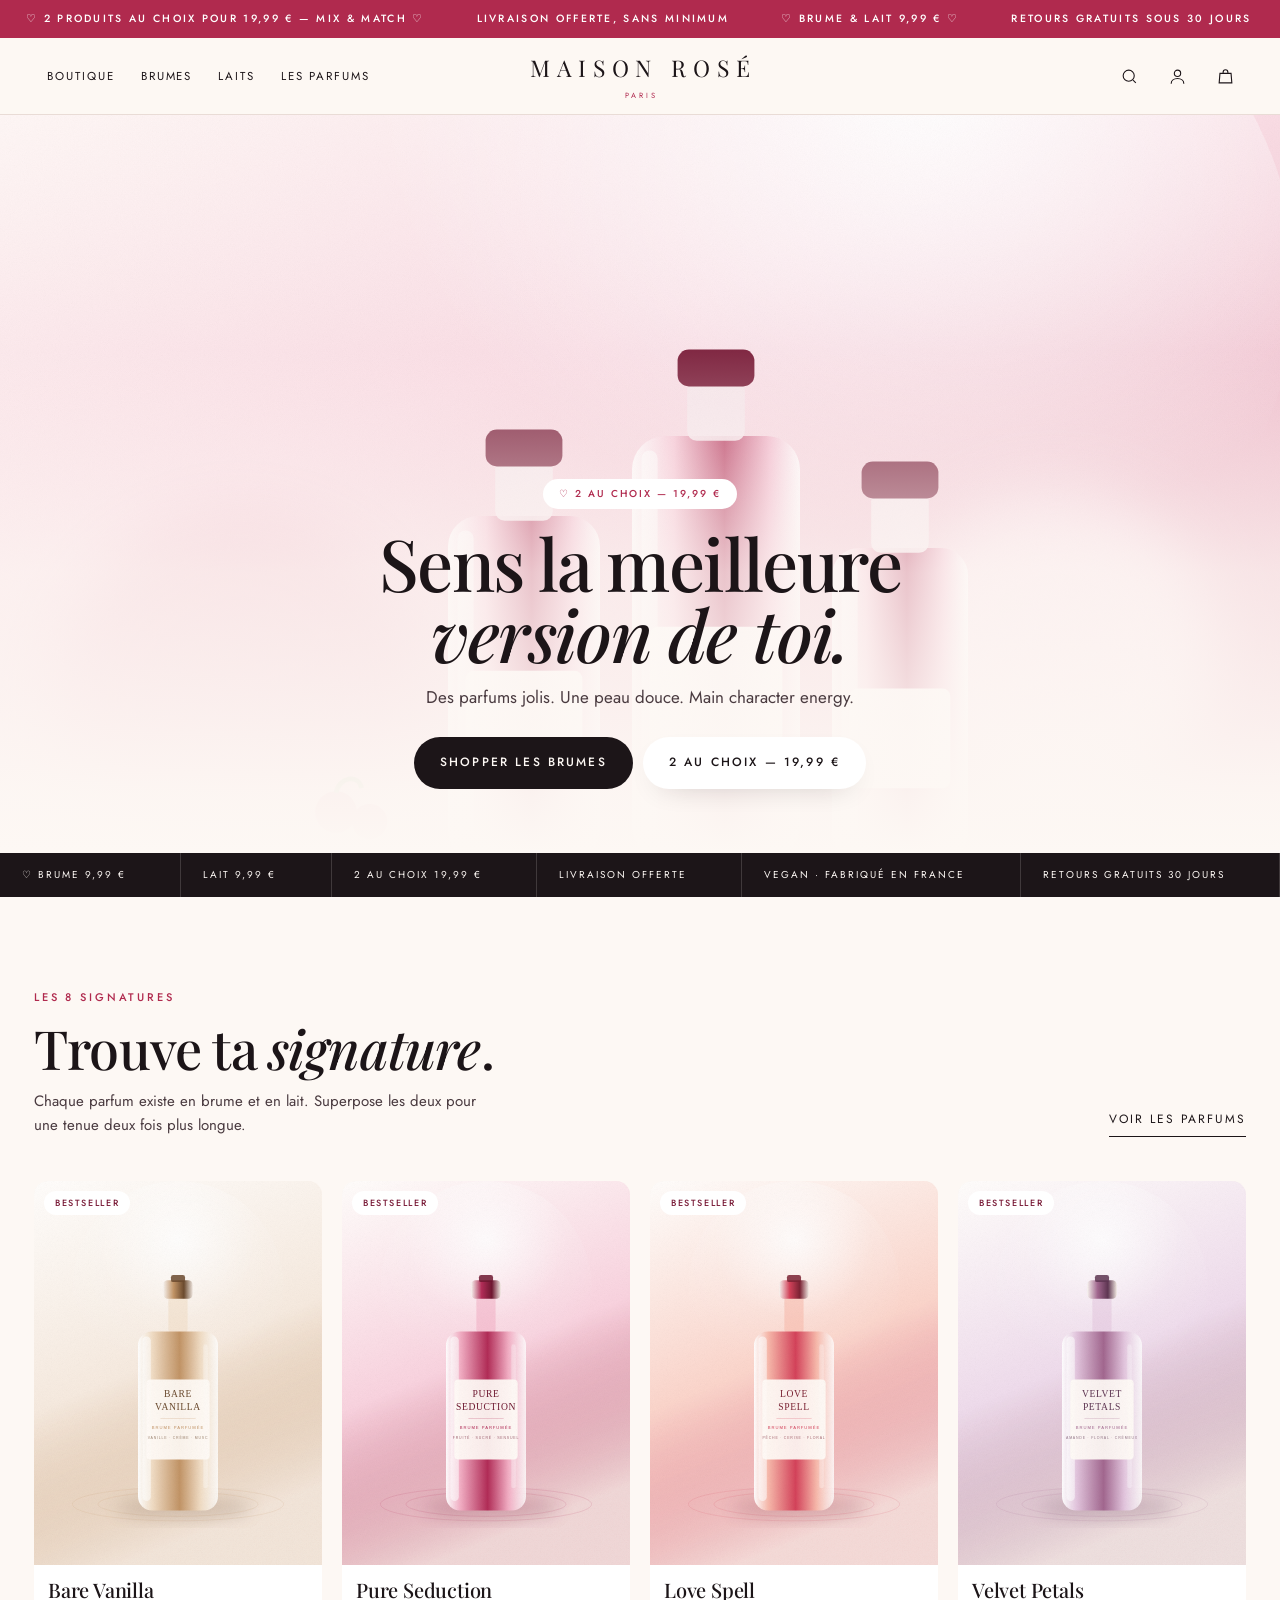
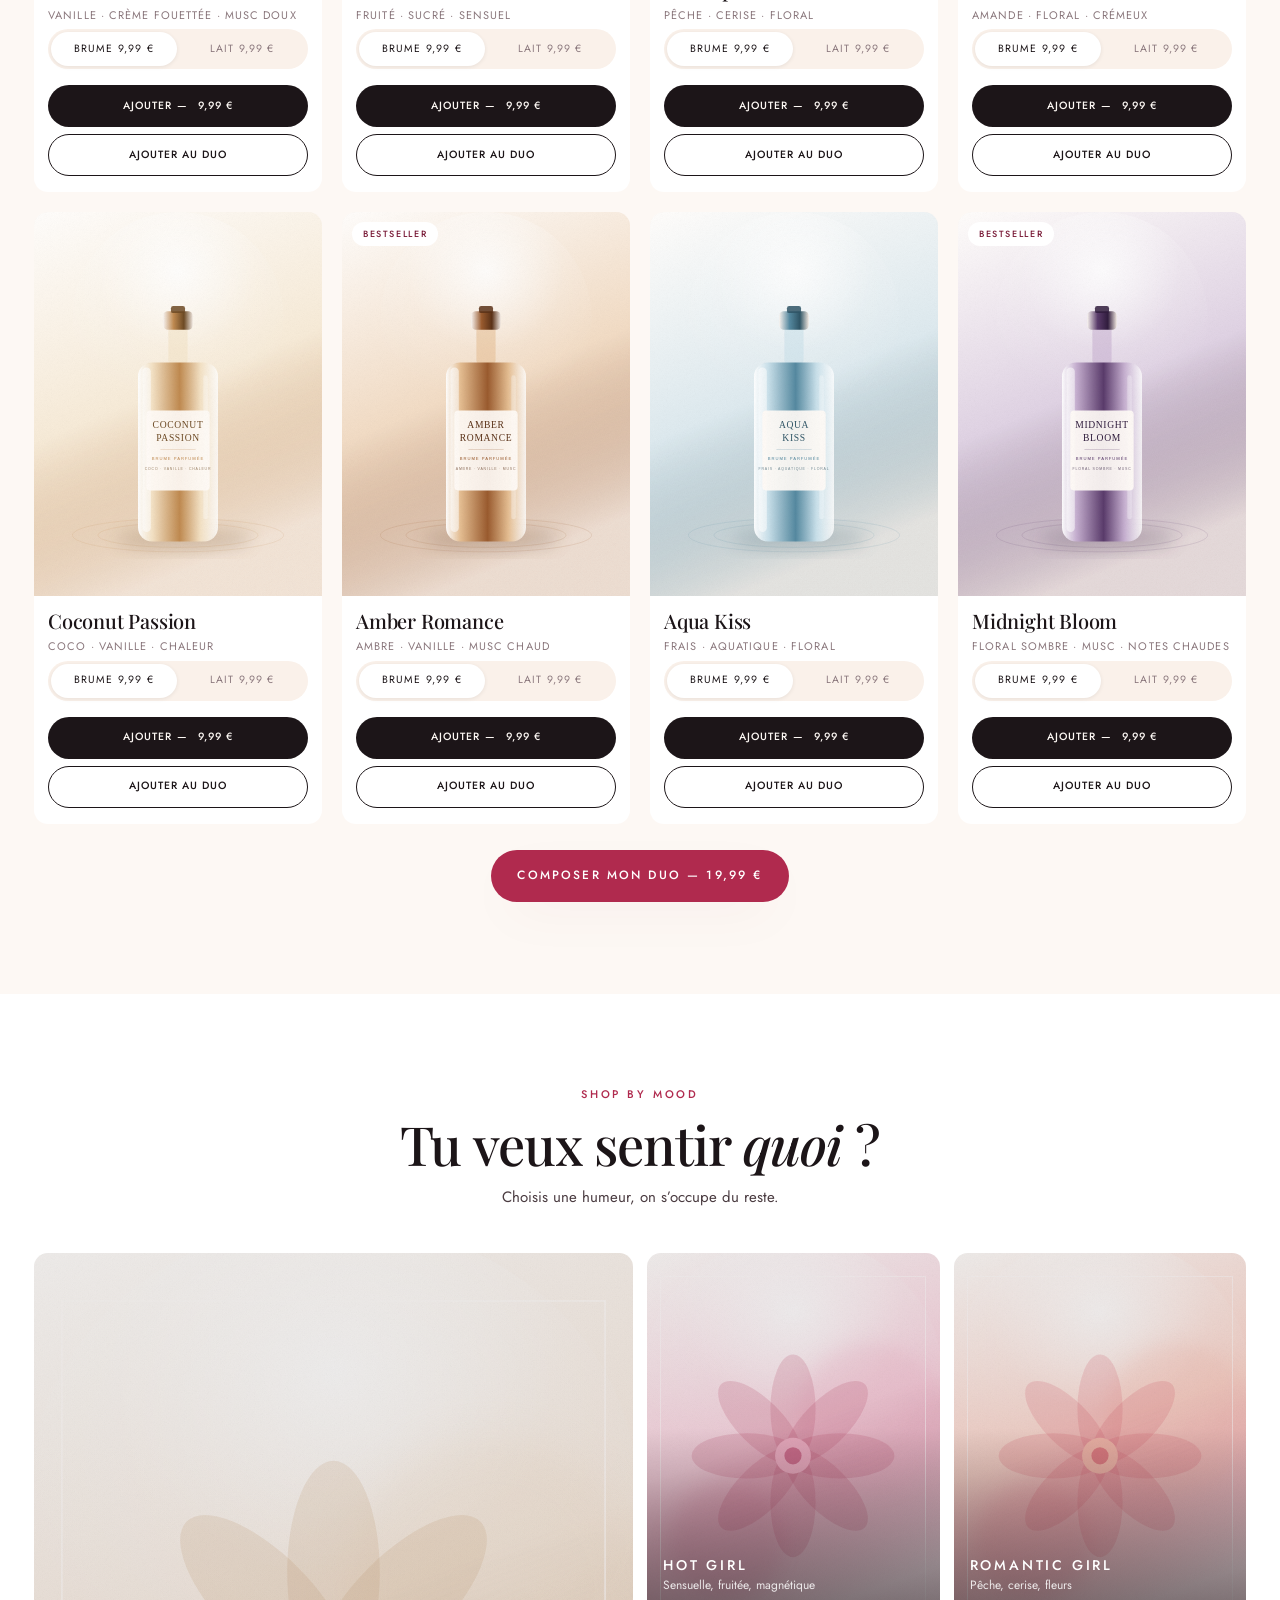
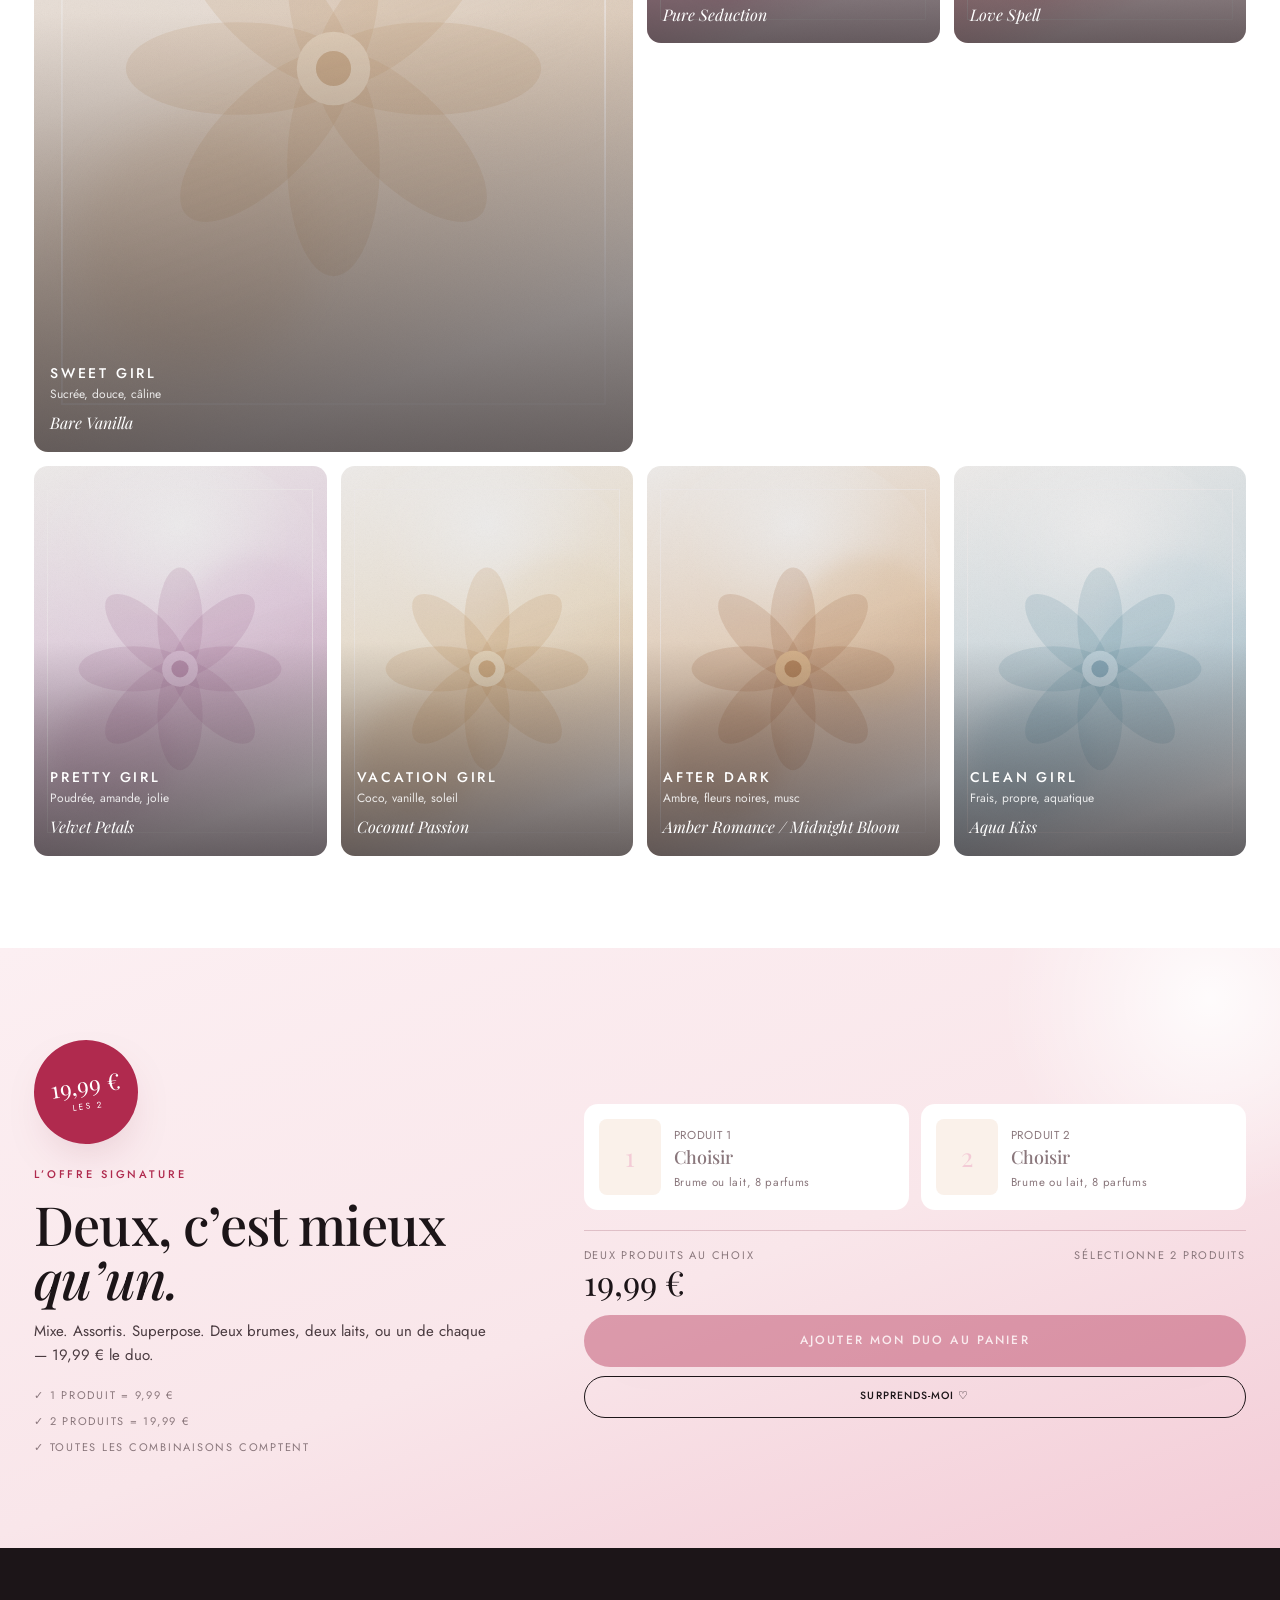
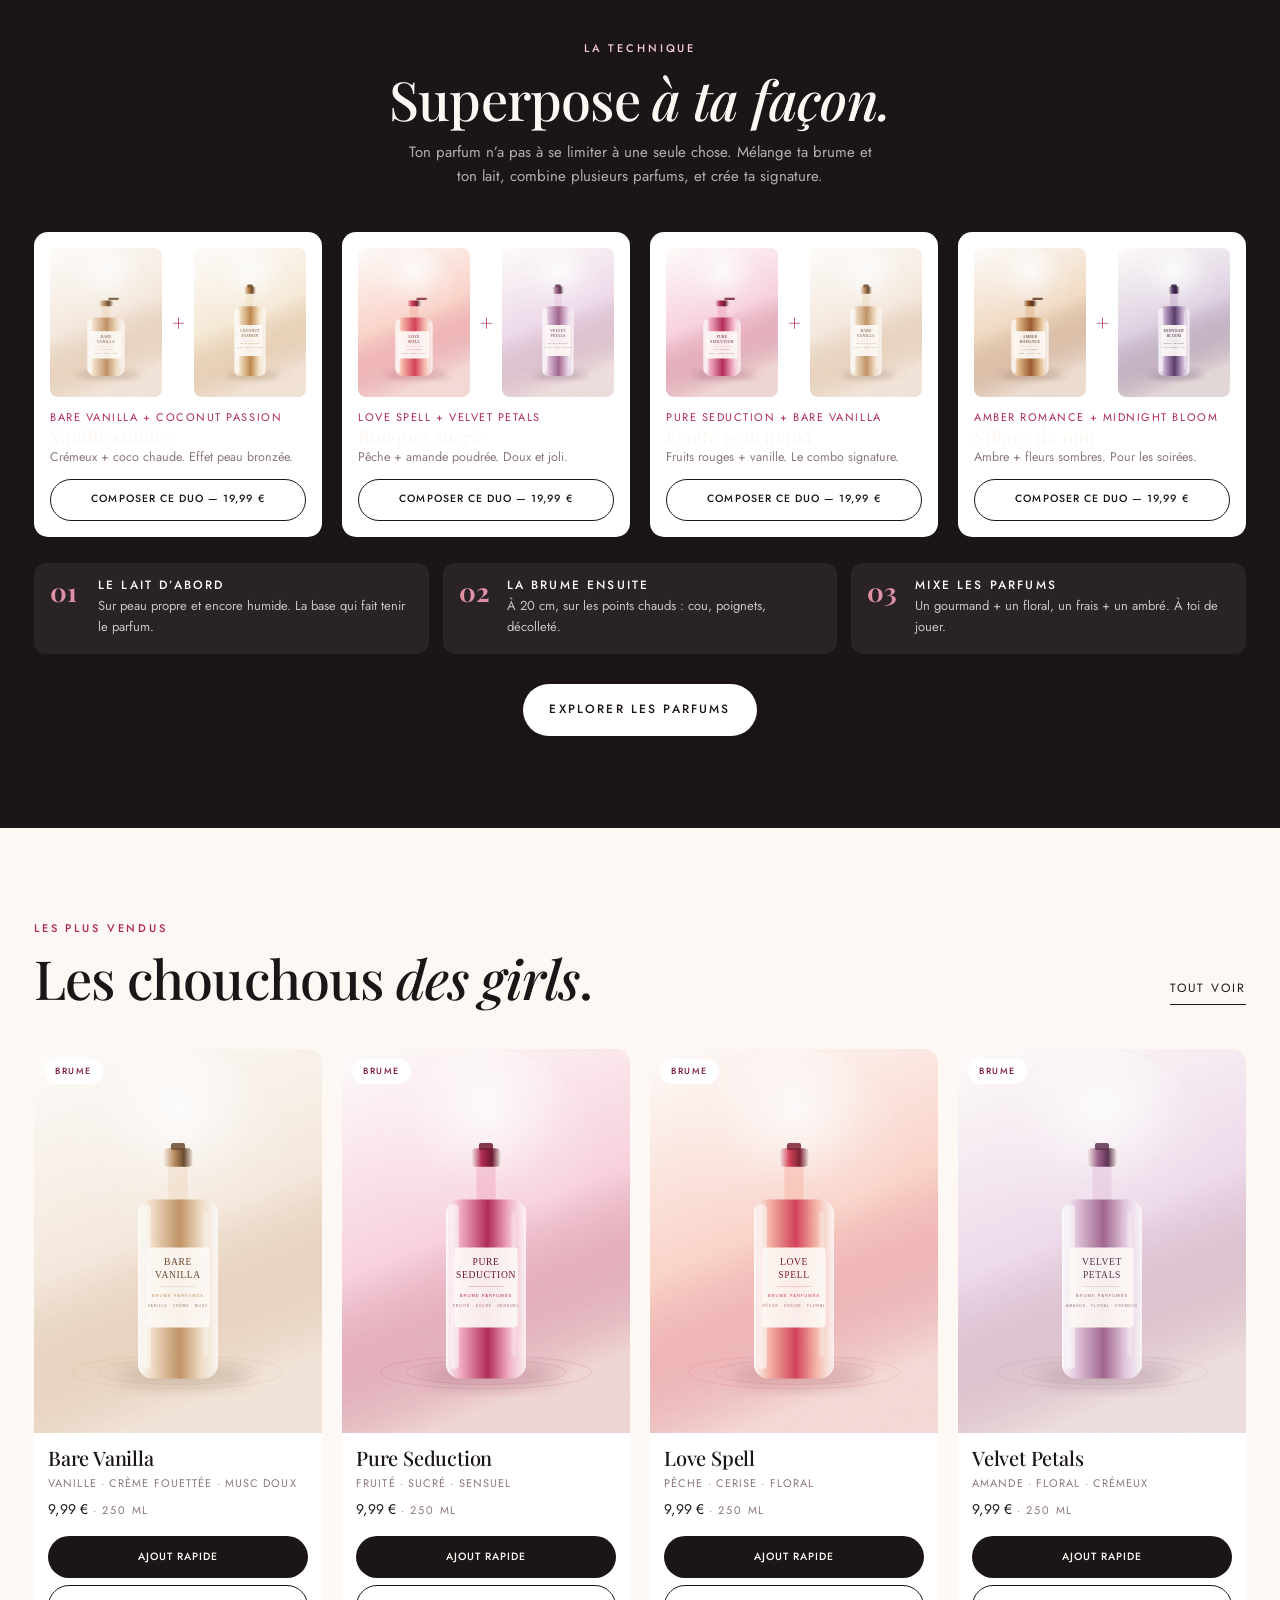
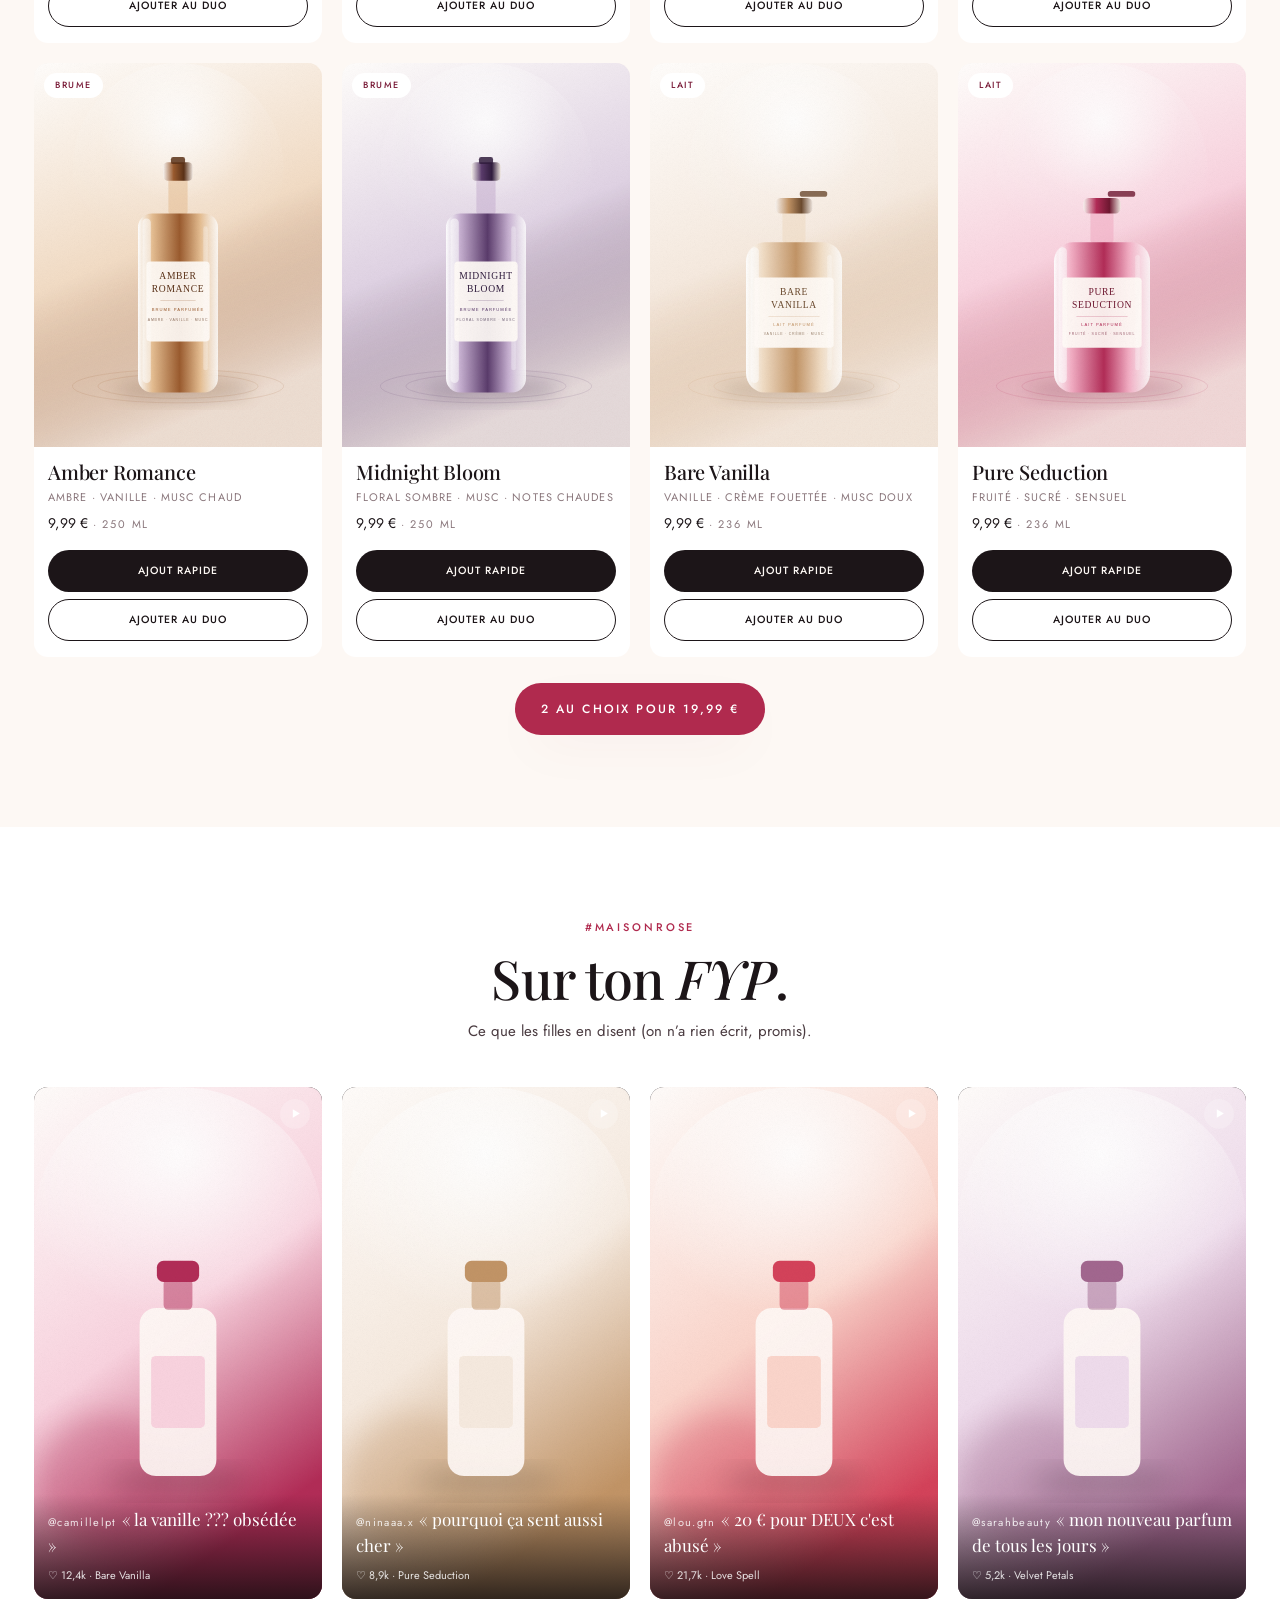
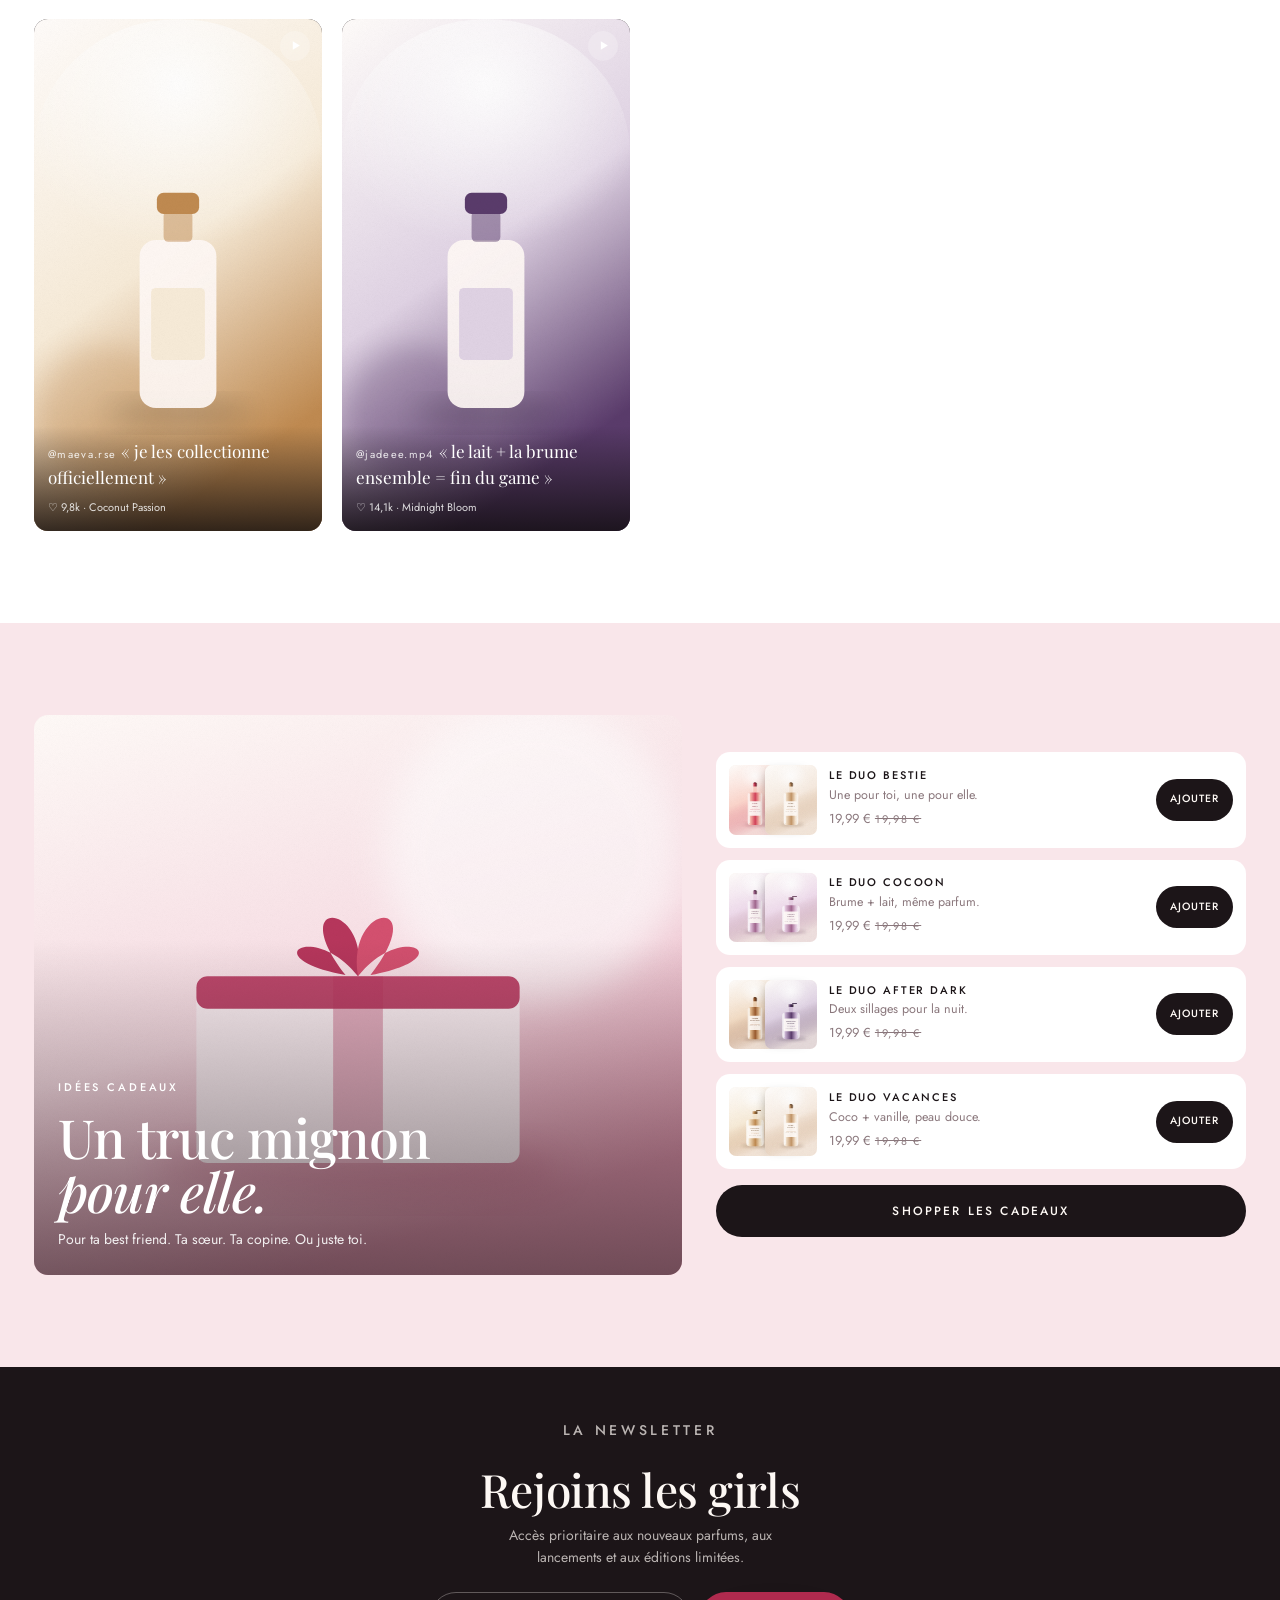
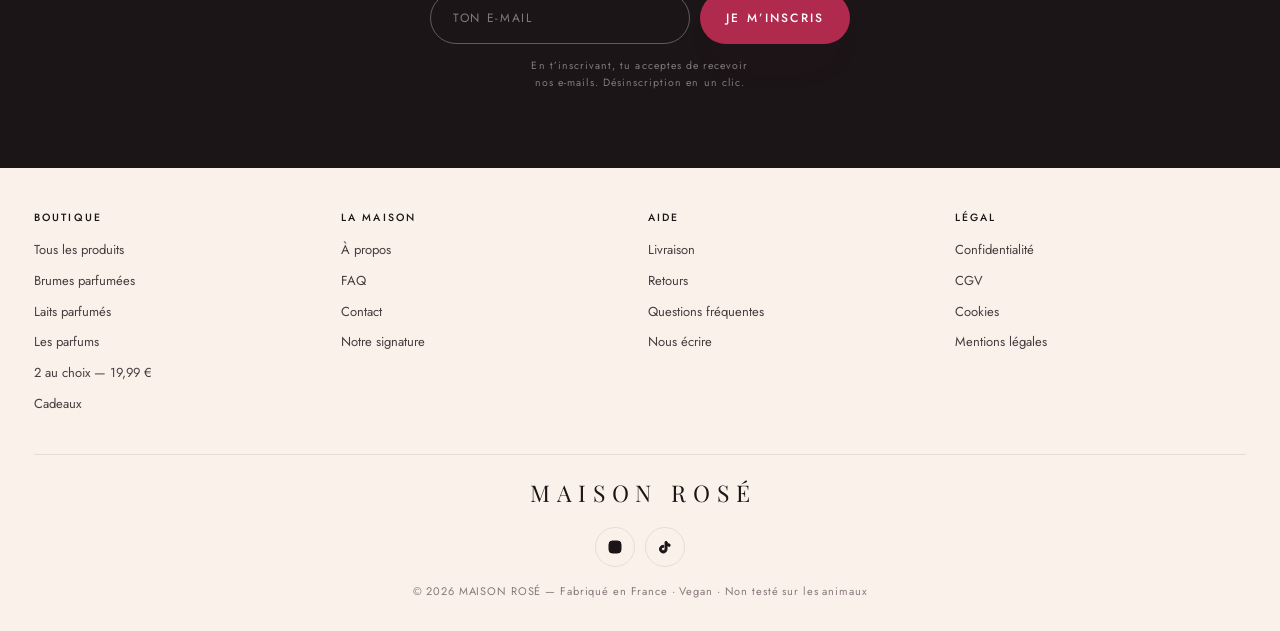
==== commit 9788c678: "Laits parfumés à 9,99 € et livraison offerte sans minimum - Le lait parfumé passe de 12,99 € à 9,99 " ====
--- a/index.html
+++ b/index.html
@@ -4,7 +4,7 @@
 <meta charset="utf-8">
 <meta name="viewport" content="width=device-width,initial-scale=1,viewport-fit=cover">
 <title>Maison Rosé — Brumes &amp; laits parfumés · 2 au choix pour 19,99 €</title>
-<meta name="description" content="Brumes parfumées 9,99 € et laits parfumés 12,99 €. 2 produits au choix pour 19,99 €. Huit parfums gourmands, floraux et solaires. Livraison offerte dès 25 €.">
+<meta name="description" content="Brumes et laits parfumés à 9,99 € chacun. 2 produits au choix pour 19,99 €. Huit parfums gourmands, floraux et solaires. Livraison offerte, sans minimum d’achat.">
 <meta name="theme-color" content="#B02A4E">
 <meta property="og:title" content="Maison Rosé — Sens la meilleure version de toi.">
 <meta property="og:description" content="2 produits au choix pour 19,99 €. Mix &amp; match.">
@@ -38,9 +38,9 @@
   </section>
   <div class="hero-strip">
     <div>♡ Brume 9,99 €</div>
-    <div>Lait 12,99 €</div>
+    <div>Lait 9,99 €</div>
     <div>2 au choix 19,99 €</div>
-    <div>Livraison offerte dès 25 €</div>
+    <div>Livraison offerte</div>
     <div>Vegan · Fabriqué en France</div>
     <div>Retours gratuits 30 jours</div>
   </div>
--- a/assets/css/style.css
+++ b/assets/css/style.css
@@ -166,14 +166,14 @@
 /* =========================================================================
    HERO
    ========================================================================= */
-.hero{position:relative;background:var(--blush);overflow:hidden}
+.hero{position:relative;background:var(--cream);overflow:hidden}
 .hero-media{position:relative;aspect-ratio:4/5;max-height:74vh;width:100%}
 .hero-media img{width:100%;height:100%;object-fit:cover}
 .hero-media::after{
   content:'';position:absolute;inset:0;
   background:linear-gradient(180deg,rgba(255,255,255,.12) 0%,rgba(255,250,248,.05) 32%,rgba(253,248,244,.72) 62%,rgba(253,248,244,.97) 92%,var(--cream) 100%);
 }
-.hero-body{position:relative;z-index:2;margin-top:-18vh;padding:0 var(--pad) 46px;text-align:center}
+.hero-body{position:relative;z-index:2;margin-top:-13vh;padding:0 var(--pad) 46px;text-align:center}
 .hero-body .display{margin-bottom:16px}
 .hero-body .lede{margin:0 auto 26px;font-size:15.5px}
 .hero-cta{display:flex;flex-direction:column;gap:10px;max-width:400px;margin:0 auto}
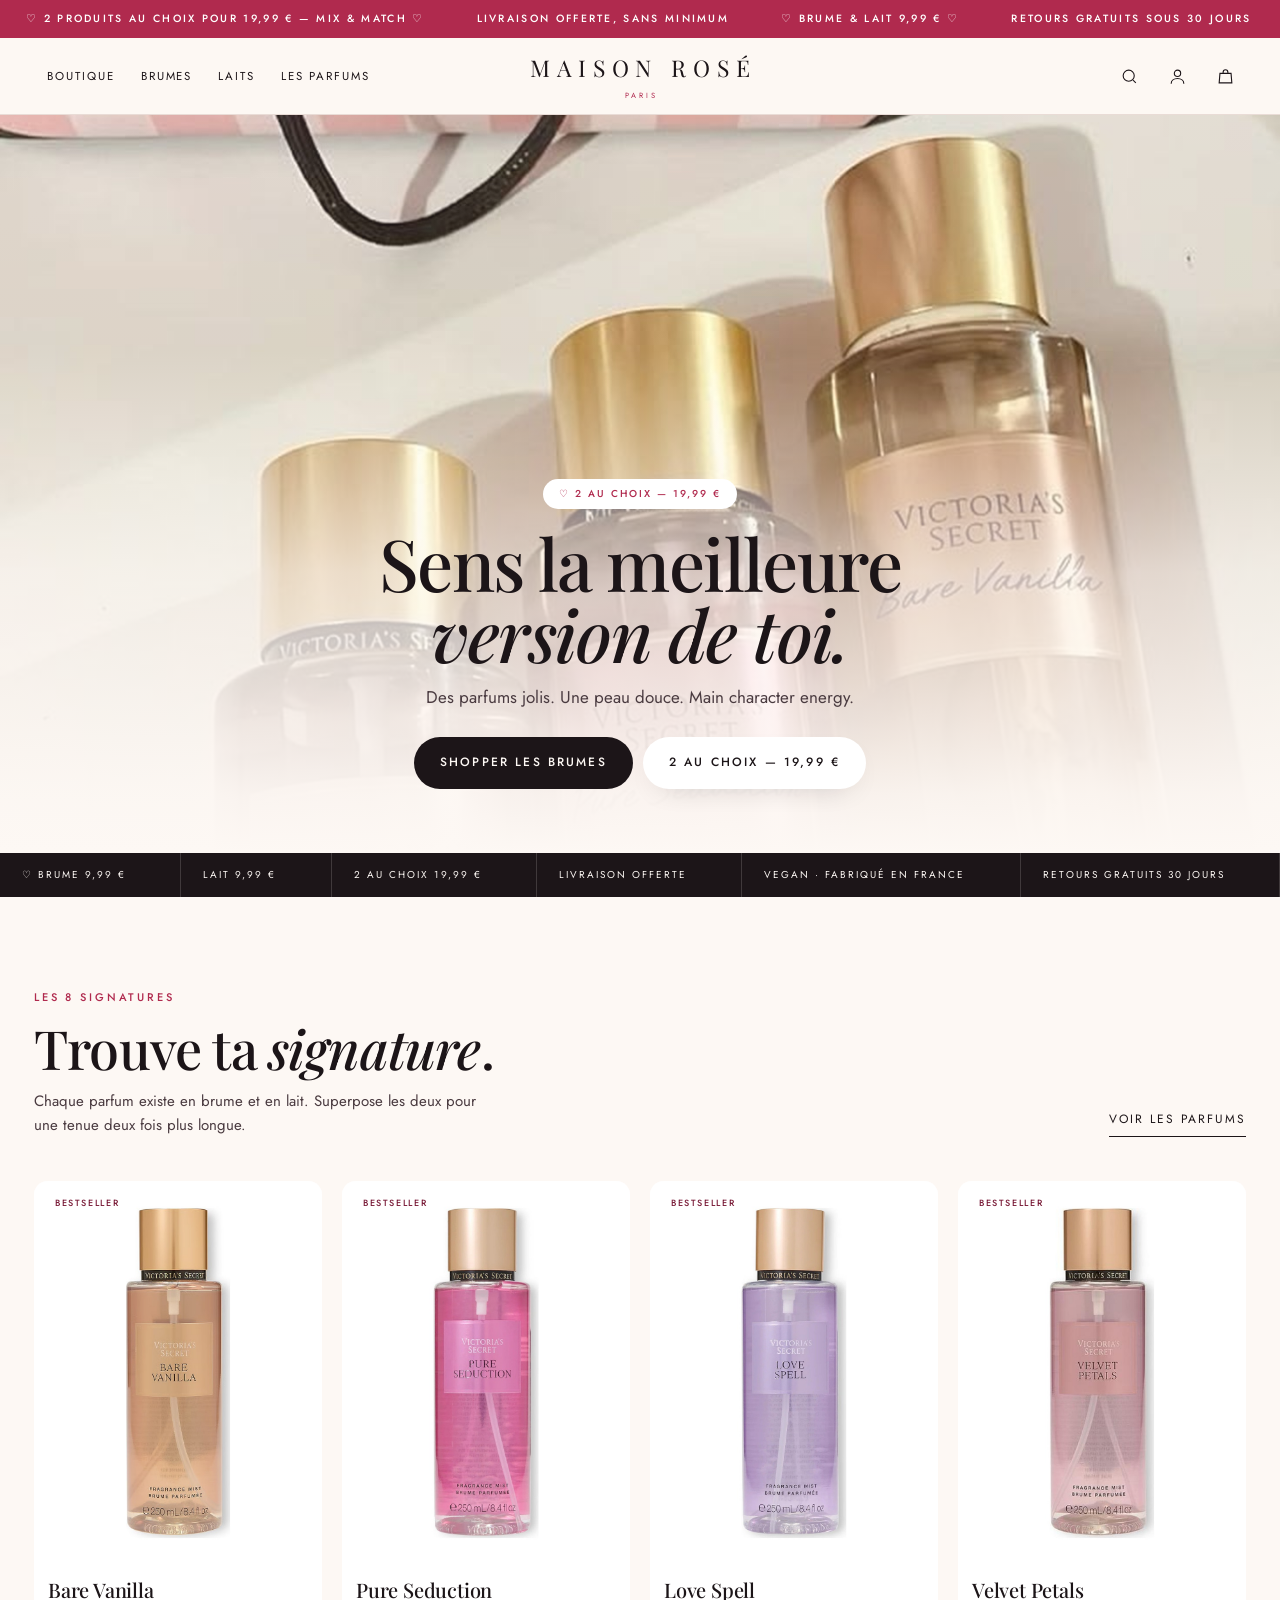
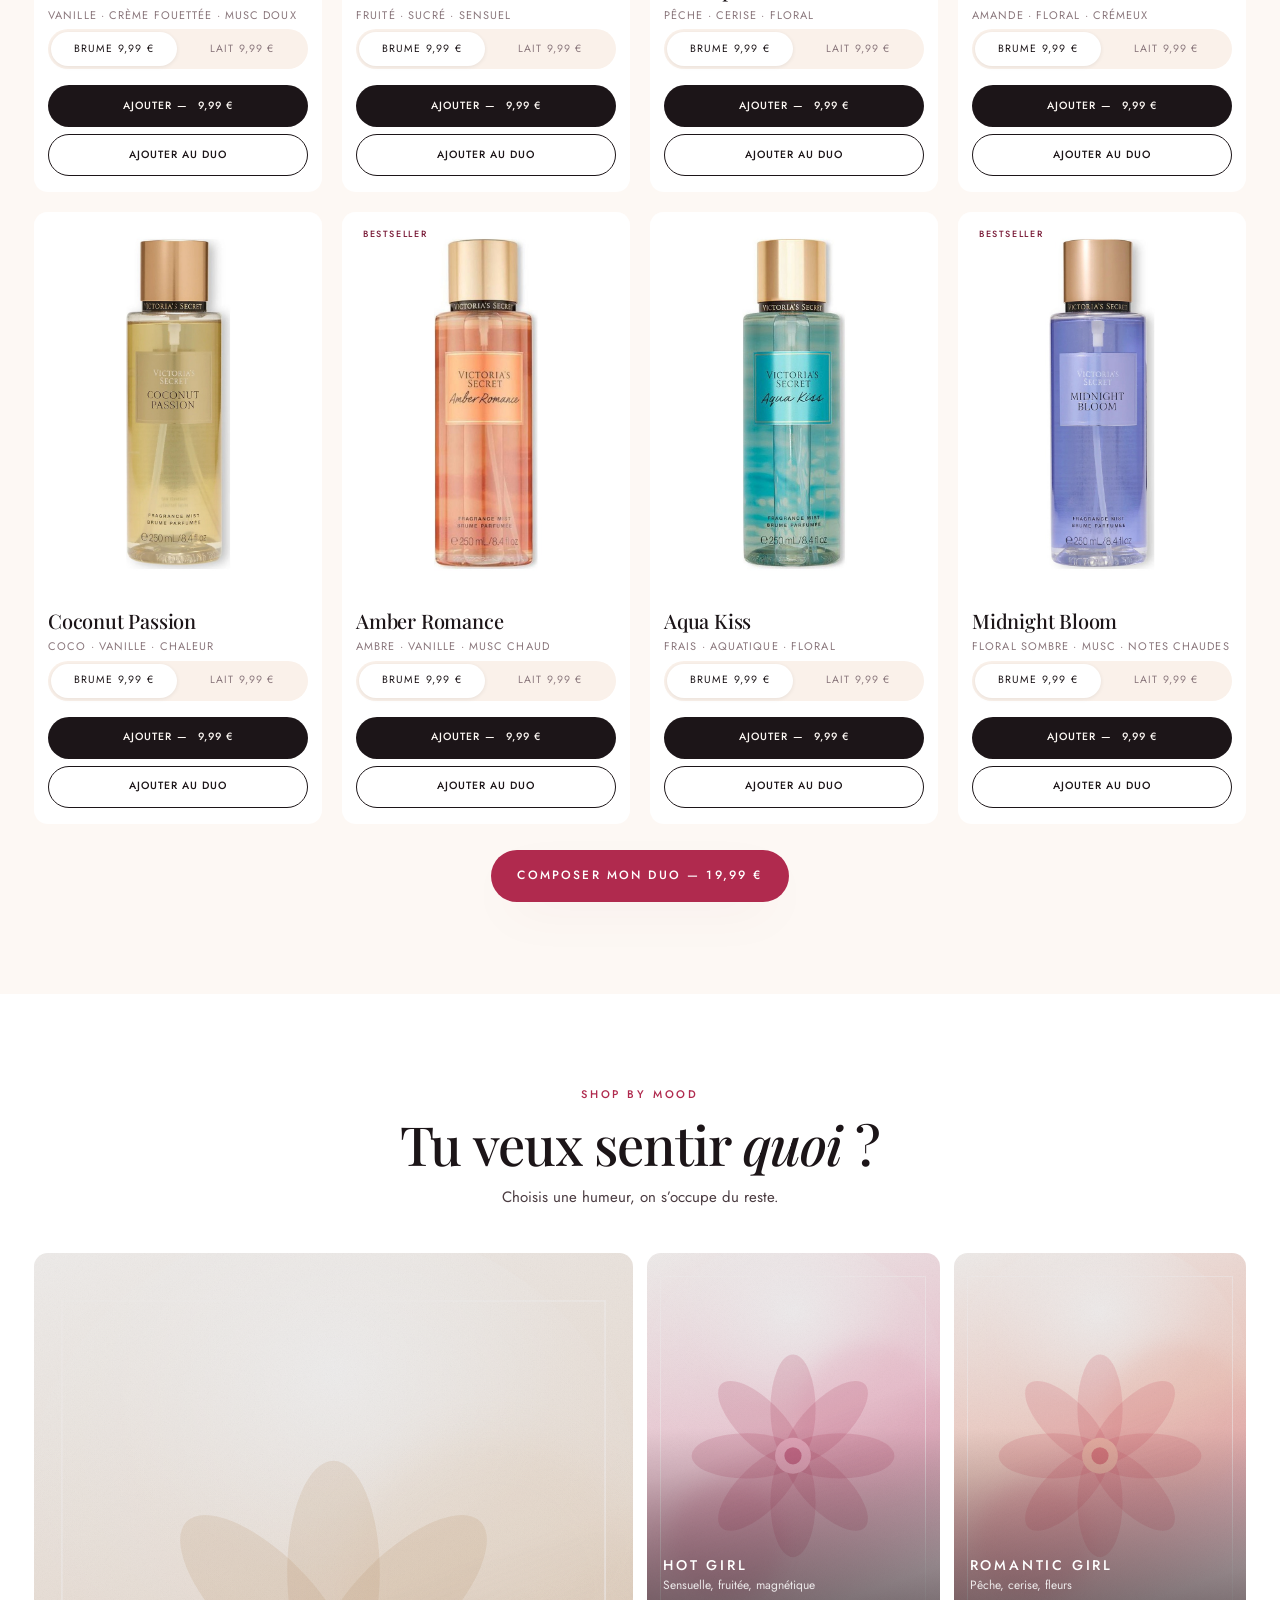
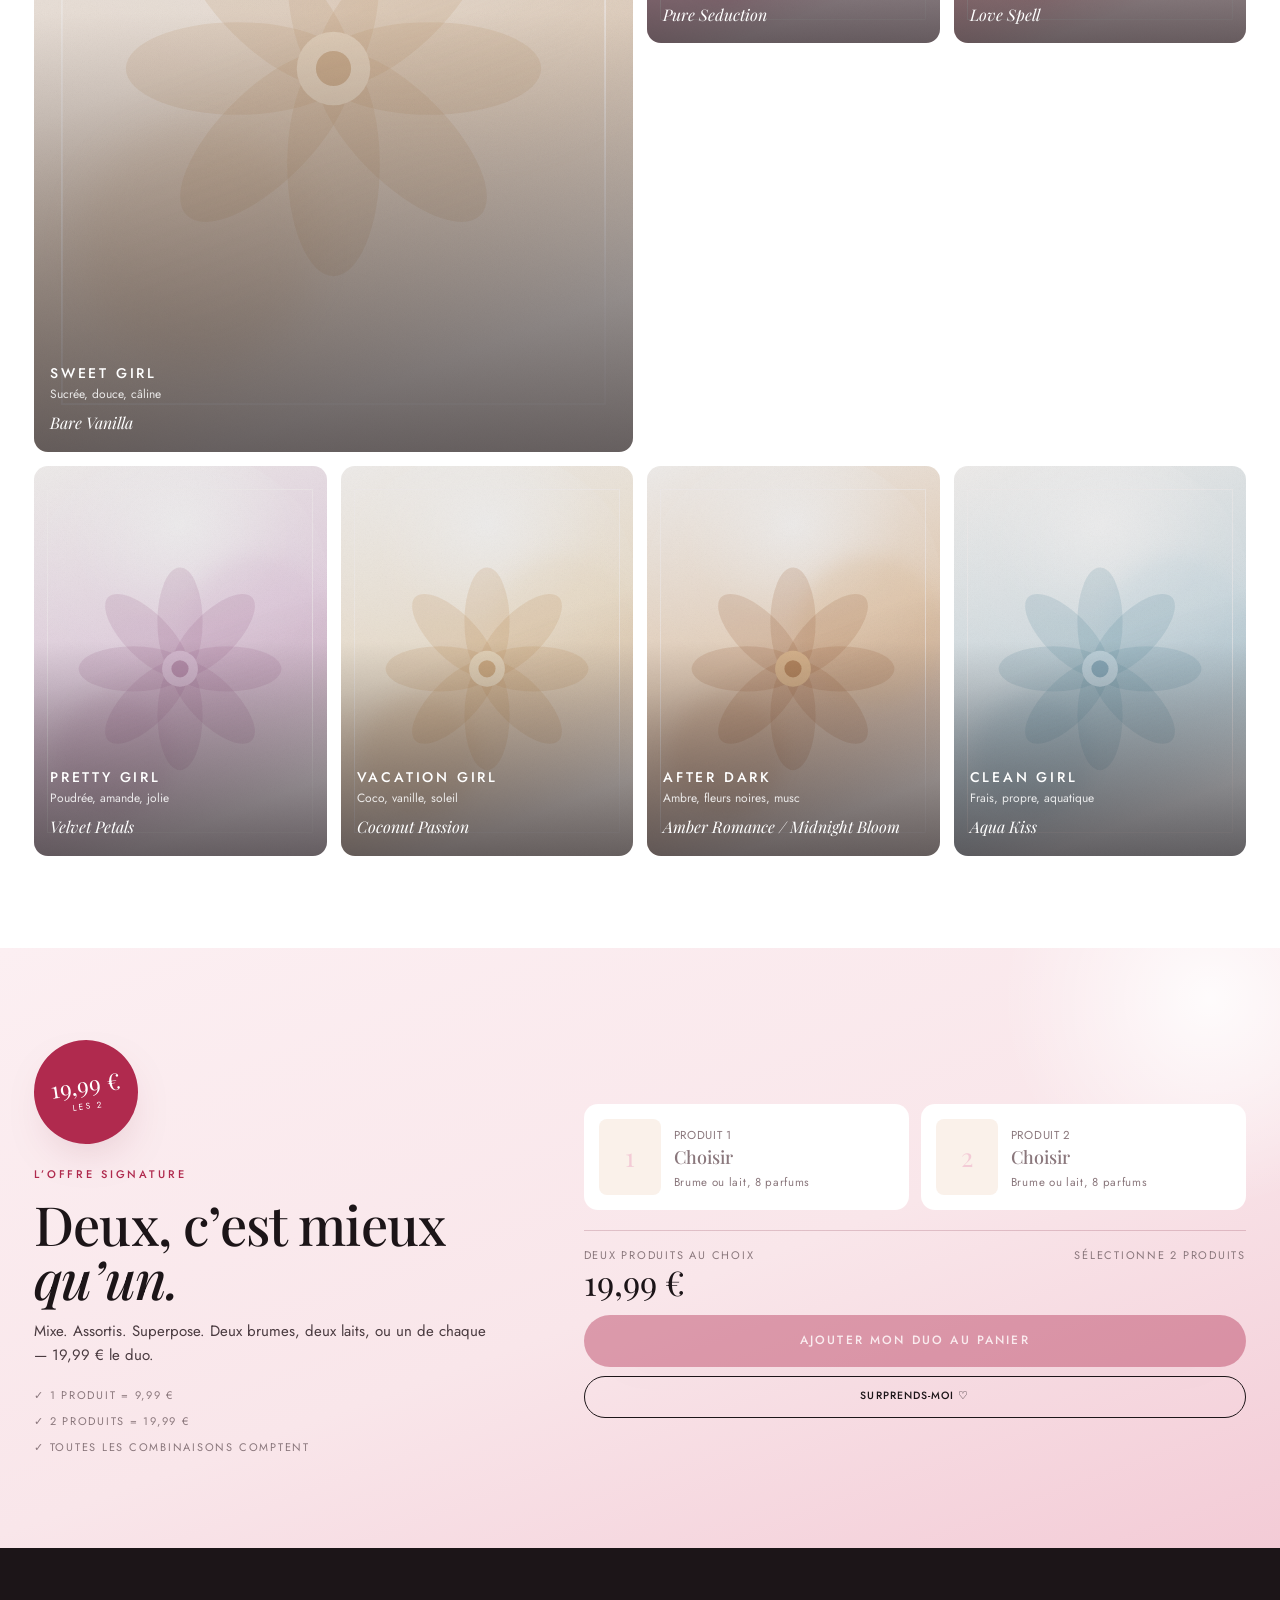
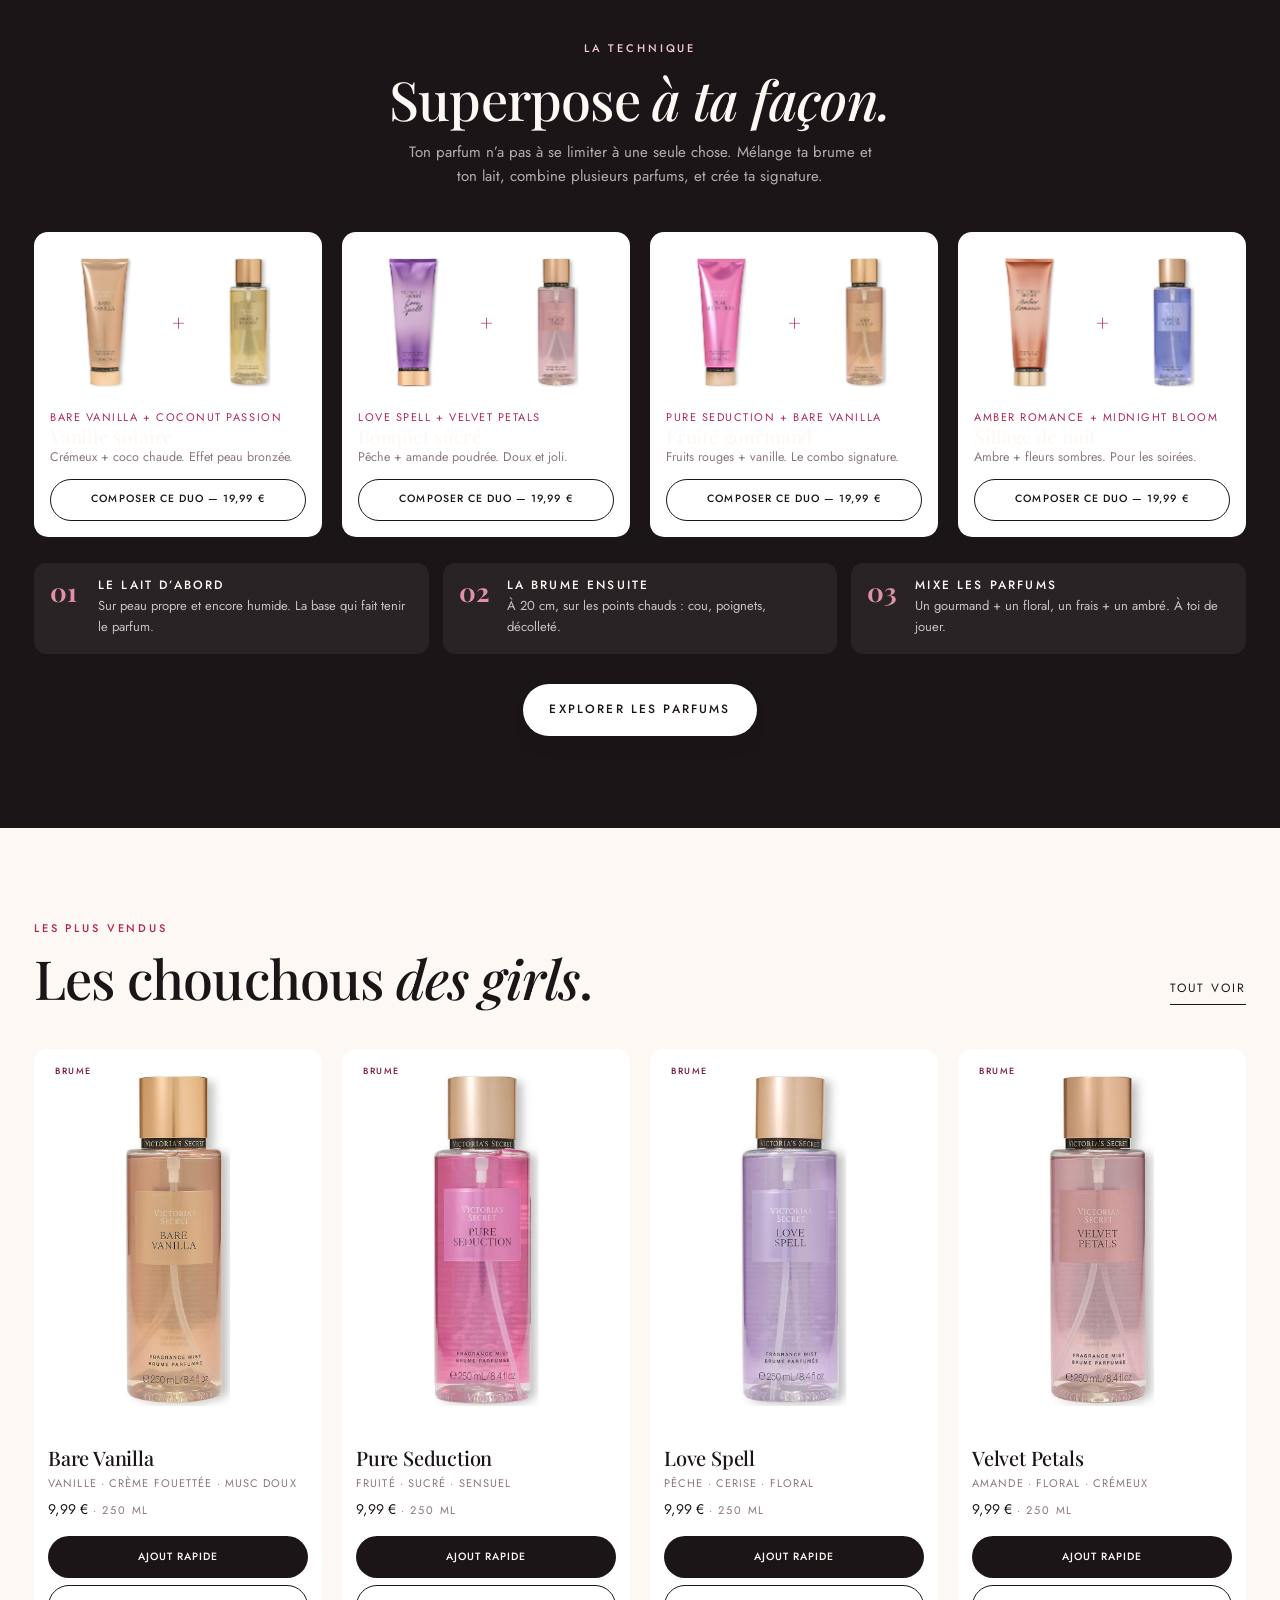
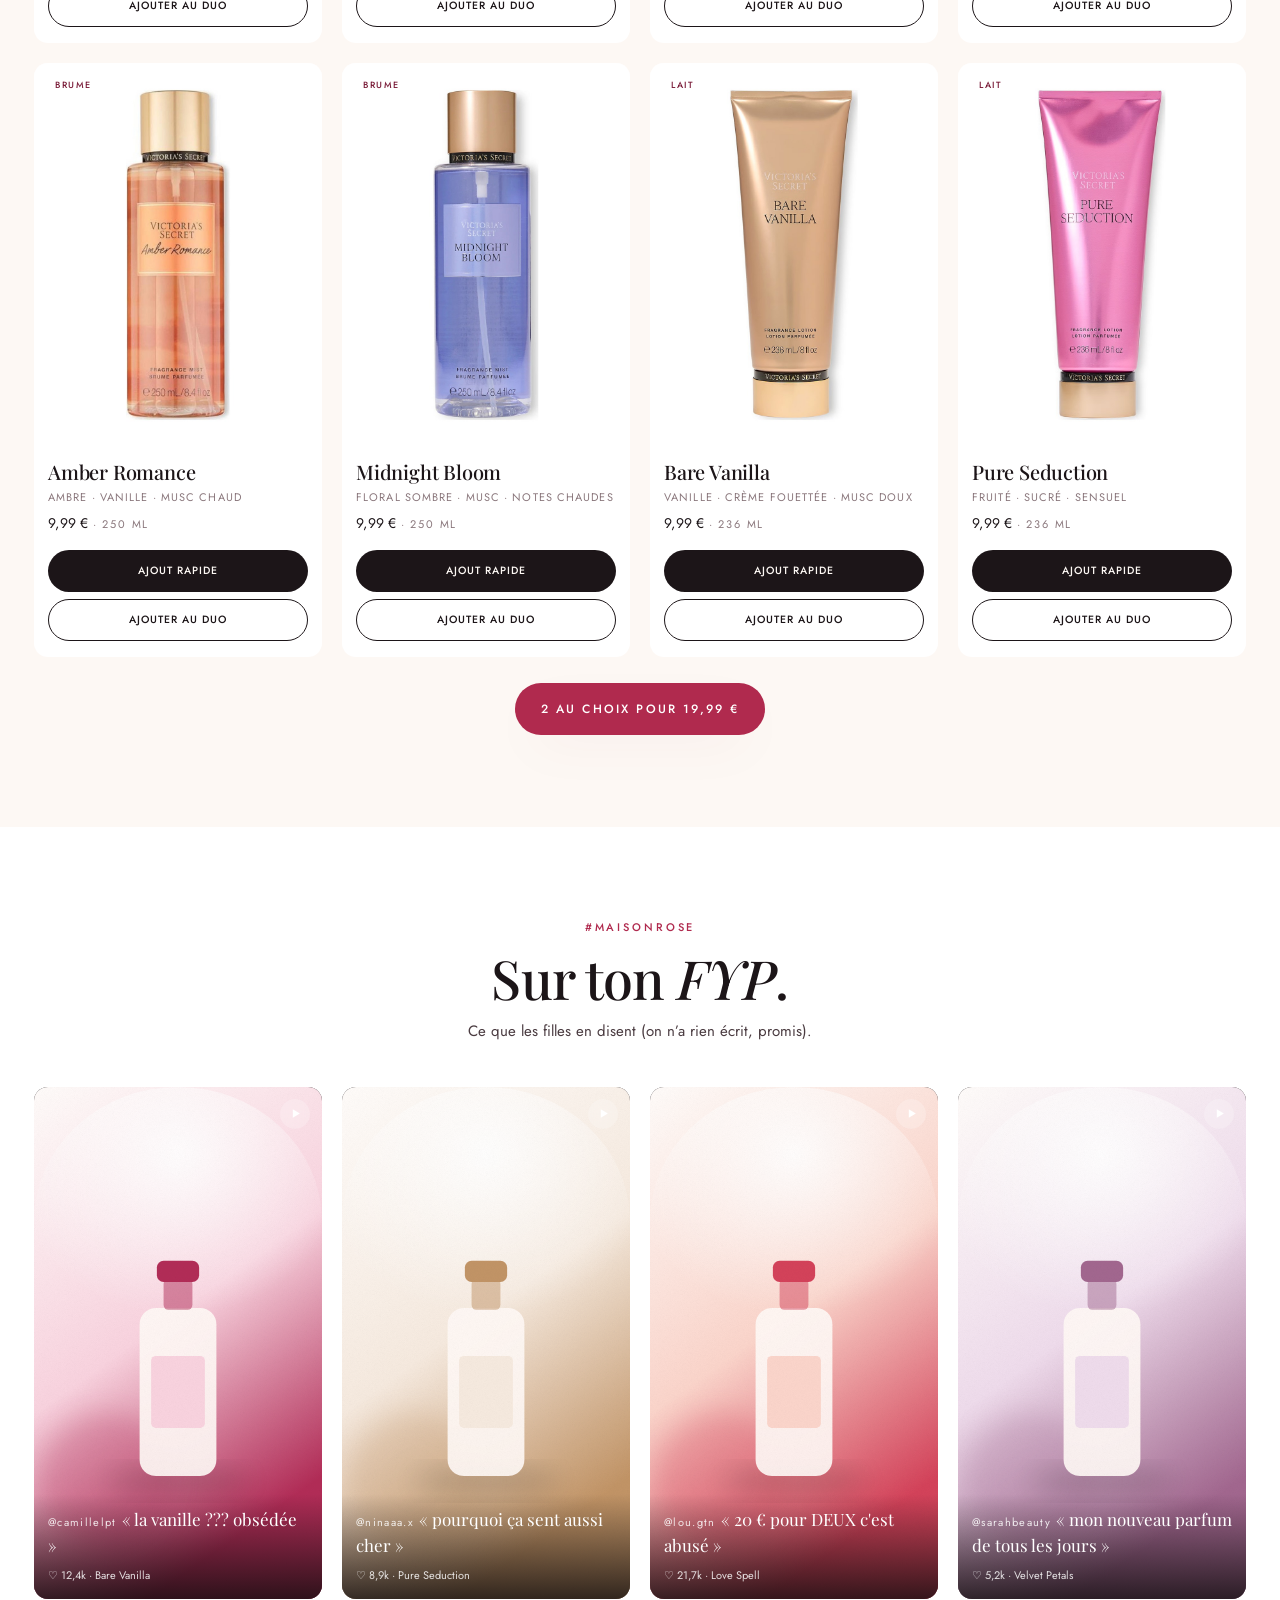
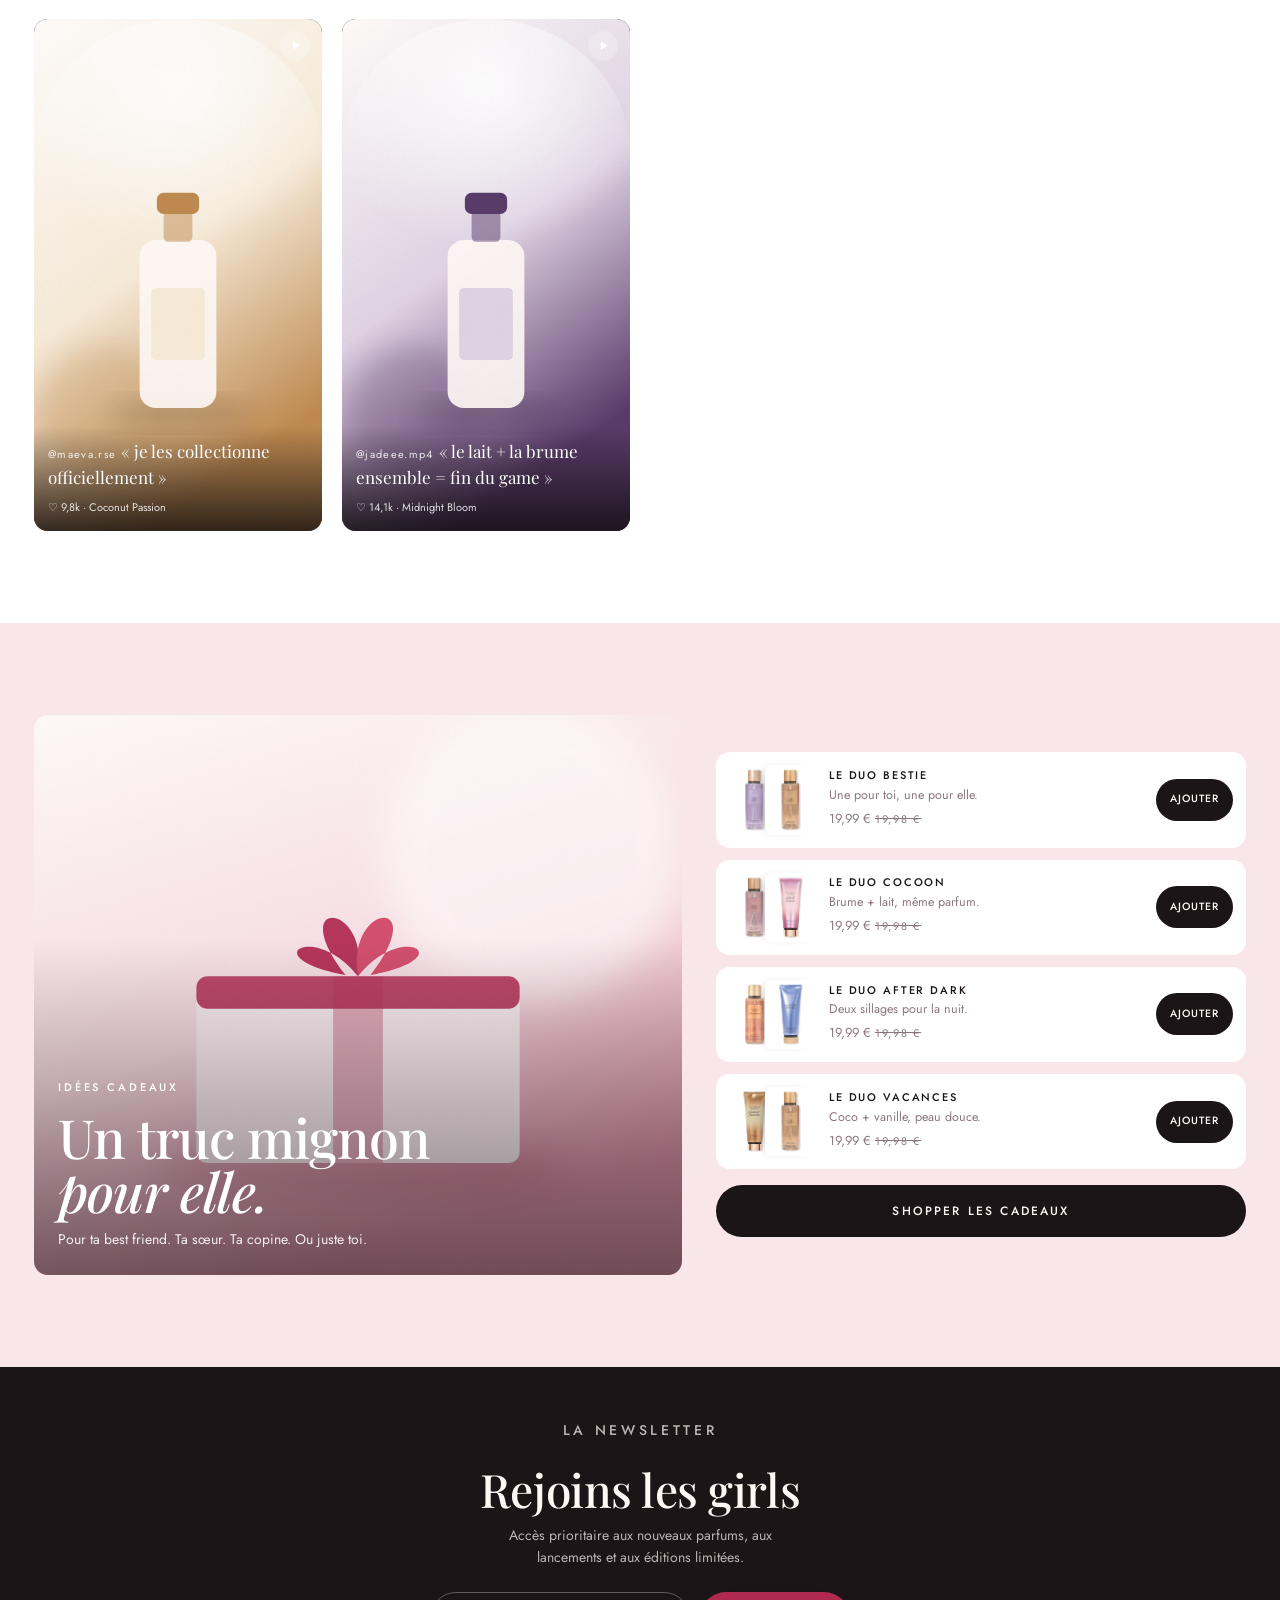
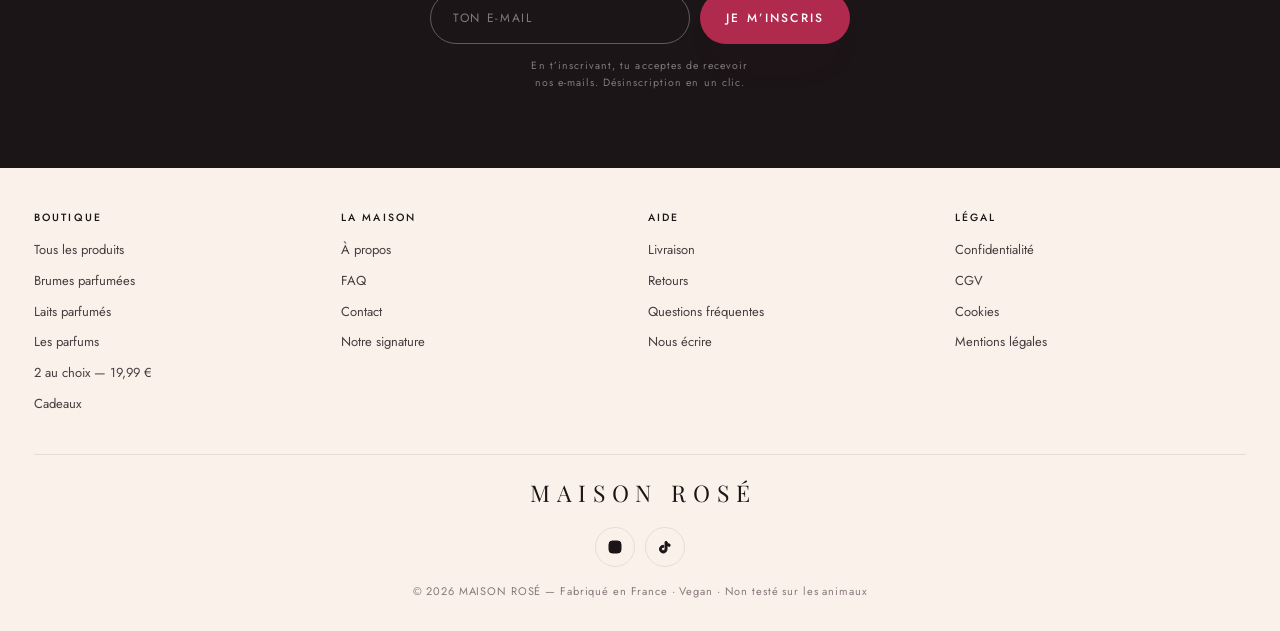
==== commit 83a9f60e: "feat: hero photo lifestyle + uniformisation du format des photos produit - Recadrage des 16 photos p" ====
--- a/index.html
+++ b/index.html
@@ -8,7 +8,7 @@
 <meta name="theme-color" content="#B02A4E">
 <meta property="og:title" content="Maison Rosé — Sens la meilleure version de toi.">
 <meta property="og:description" content="2 produits au choix pour 19,99 €. Mix &amp; match.">
-<meta property="og:image" content="assets/img/editorial/hero.svg">
+<meta property="og:image" content="assets/img/editorial/hero.jpg">
 <link rel="icon" href="data:image/svg+xml,%3Csvg xmlns='http://www.w3.org/2000/svg' viewBox='0 0 32 32'%3E%3Crect width='32' height='32' rx='8' fill='%23B02A4E'/%3E%3Ctext x='16' y='23' font-size='18' font-family='Georgia' fill='%23FDF8F4' text-anchor='middle'%3EM%3C/text%3E%3C/svg%3E">
 <link rel="preconnect" href="https://fonts.googleapis.com">
 <link rel="preconnect" href="https://fonts.gstatic.com" crossorigin>
@@ -22,7 +22,7 @@
   <!-- ================= HERO ================= -->
   <section class="hero">
     <div class="hero-media">
-      <img src="assets/img/editorial/hero.svg" alt="Campagne Maison Rosé — brumes parfumées" fetchpriority="high" width="1600" height="1100">
+      <img src="assets/img/editorial/hero.jpg" alt="Campagne Maison Rosé — brumes parfumées" fetchpriority="high" width="1472" height="1840">
     </div>
     <div class="hero-body">
       <div class="hero-inner">
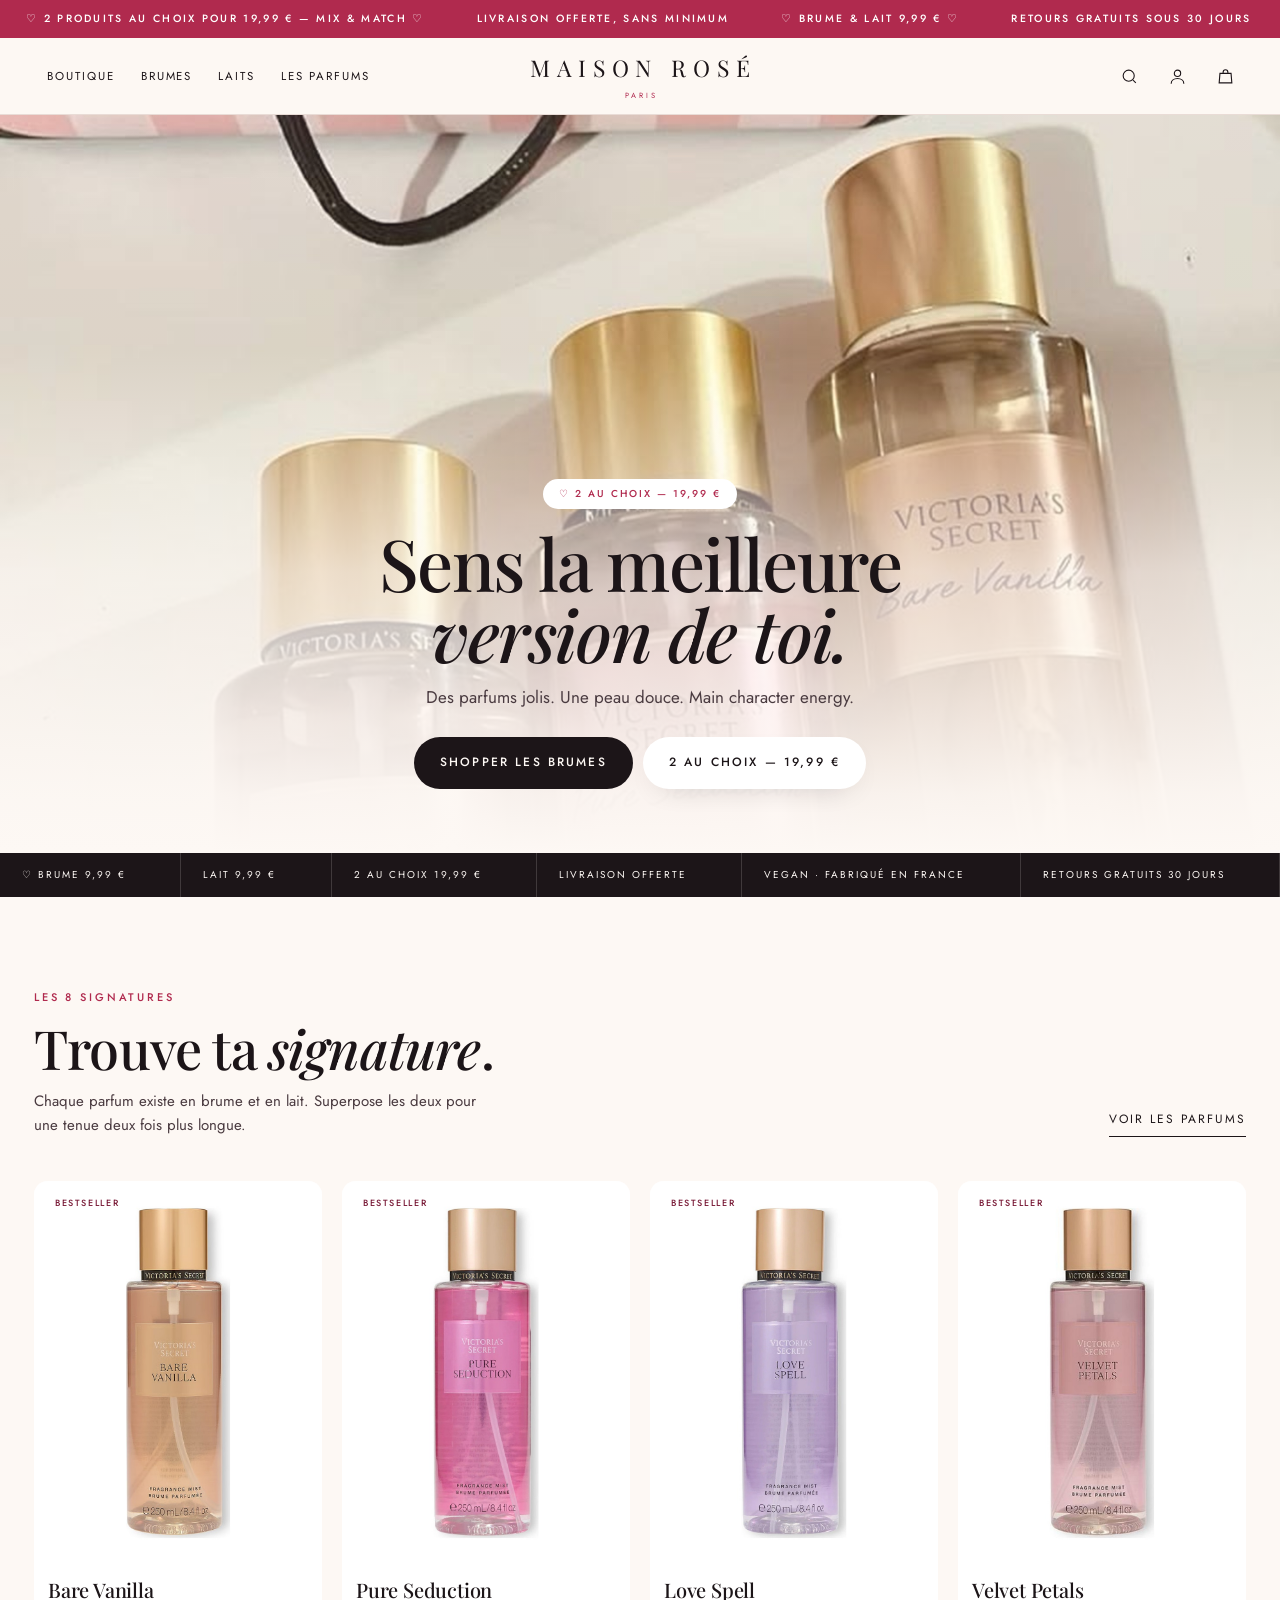
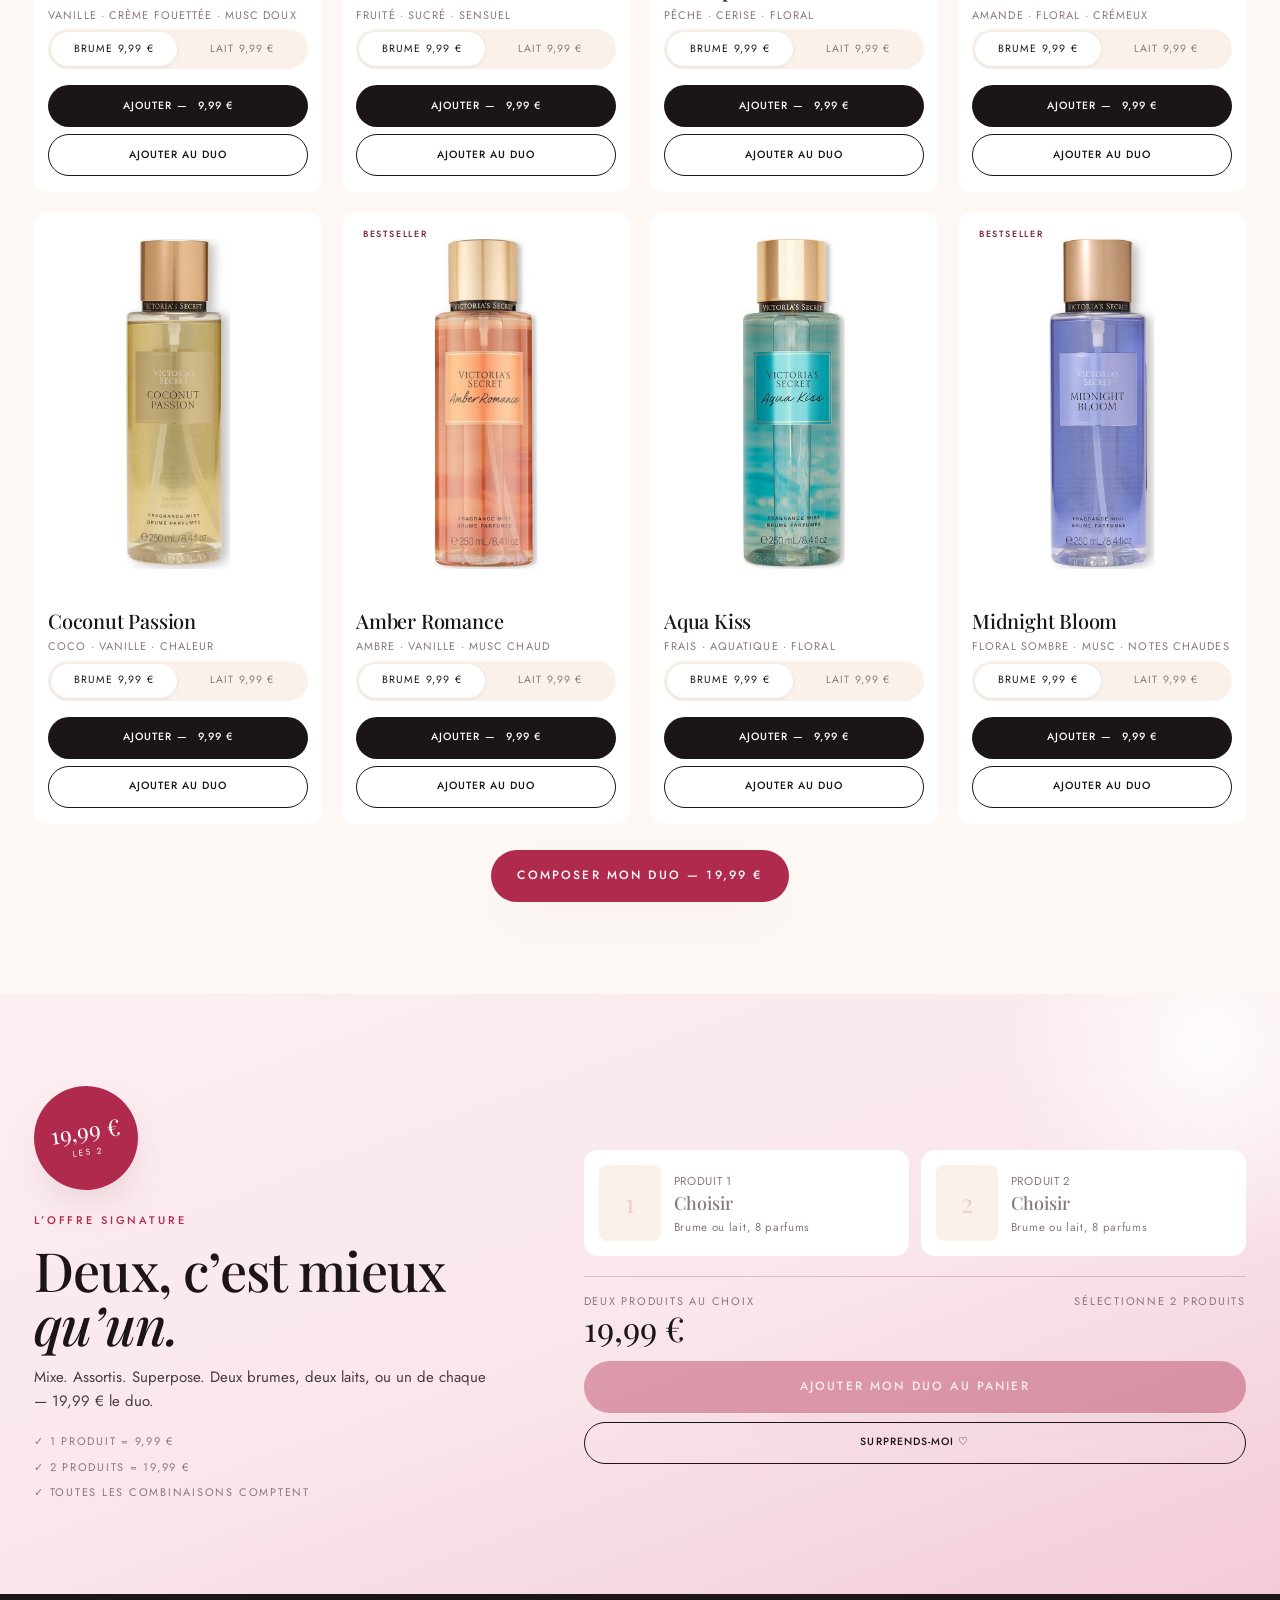
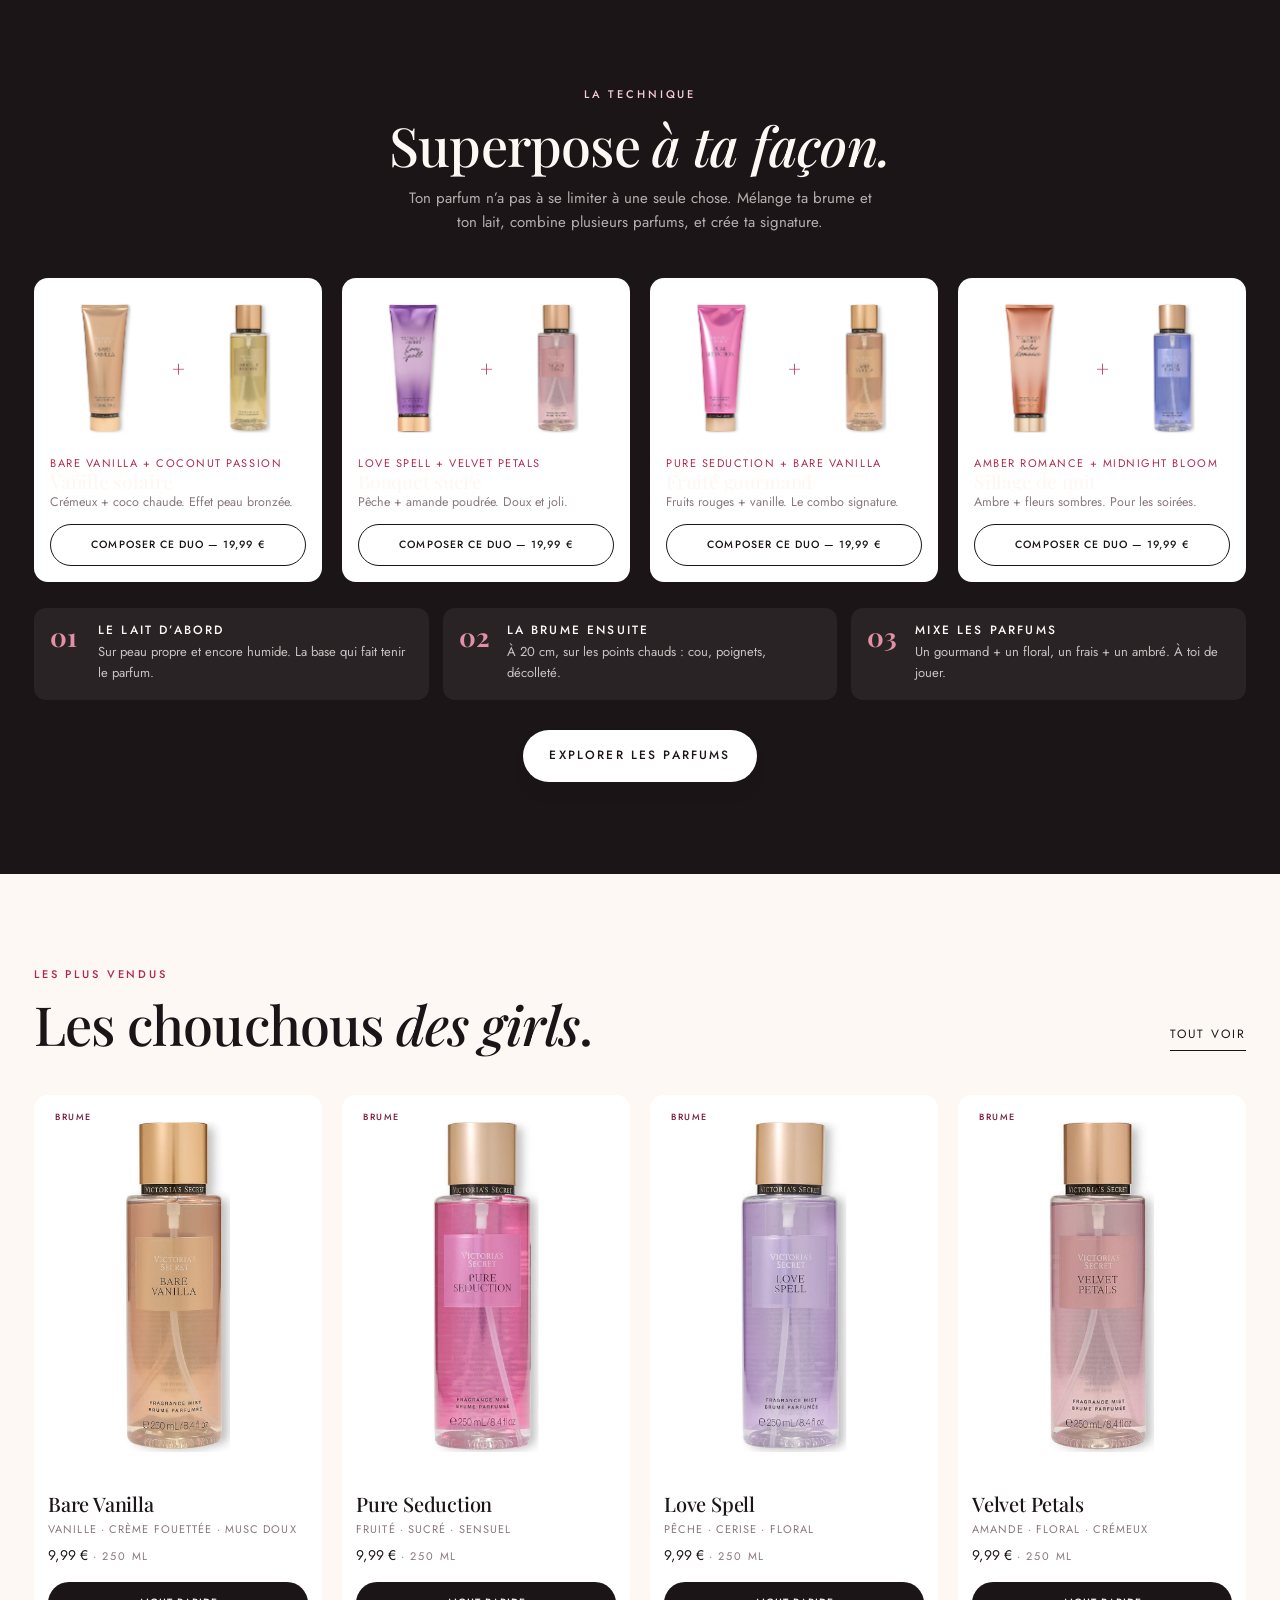
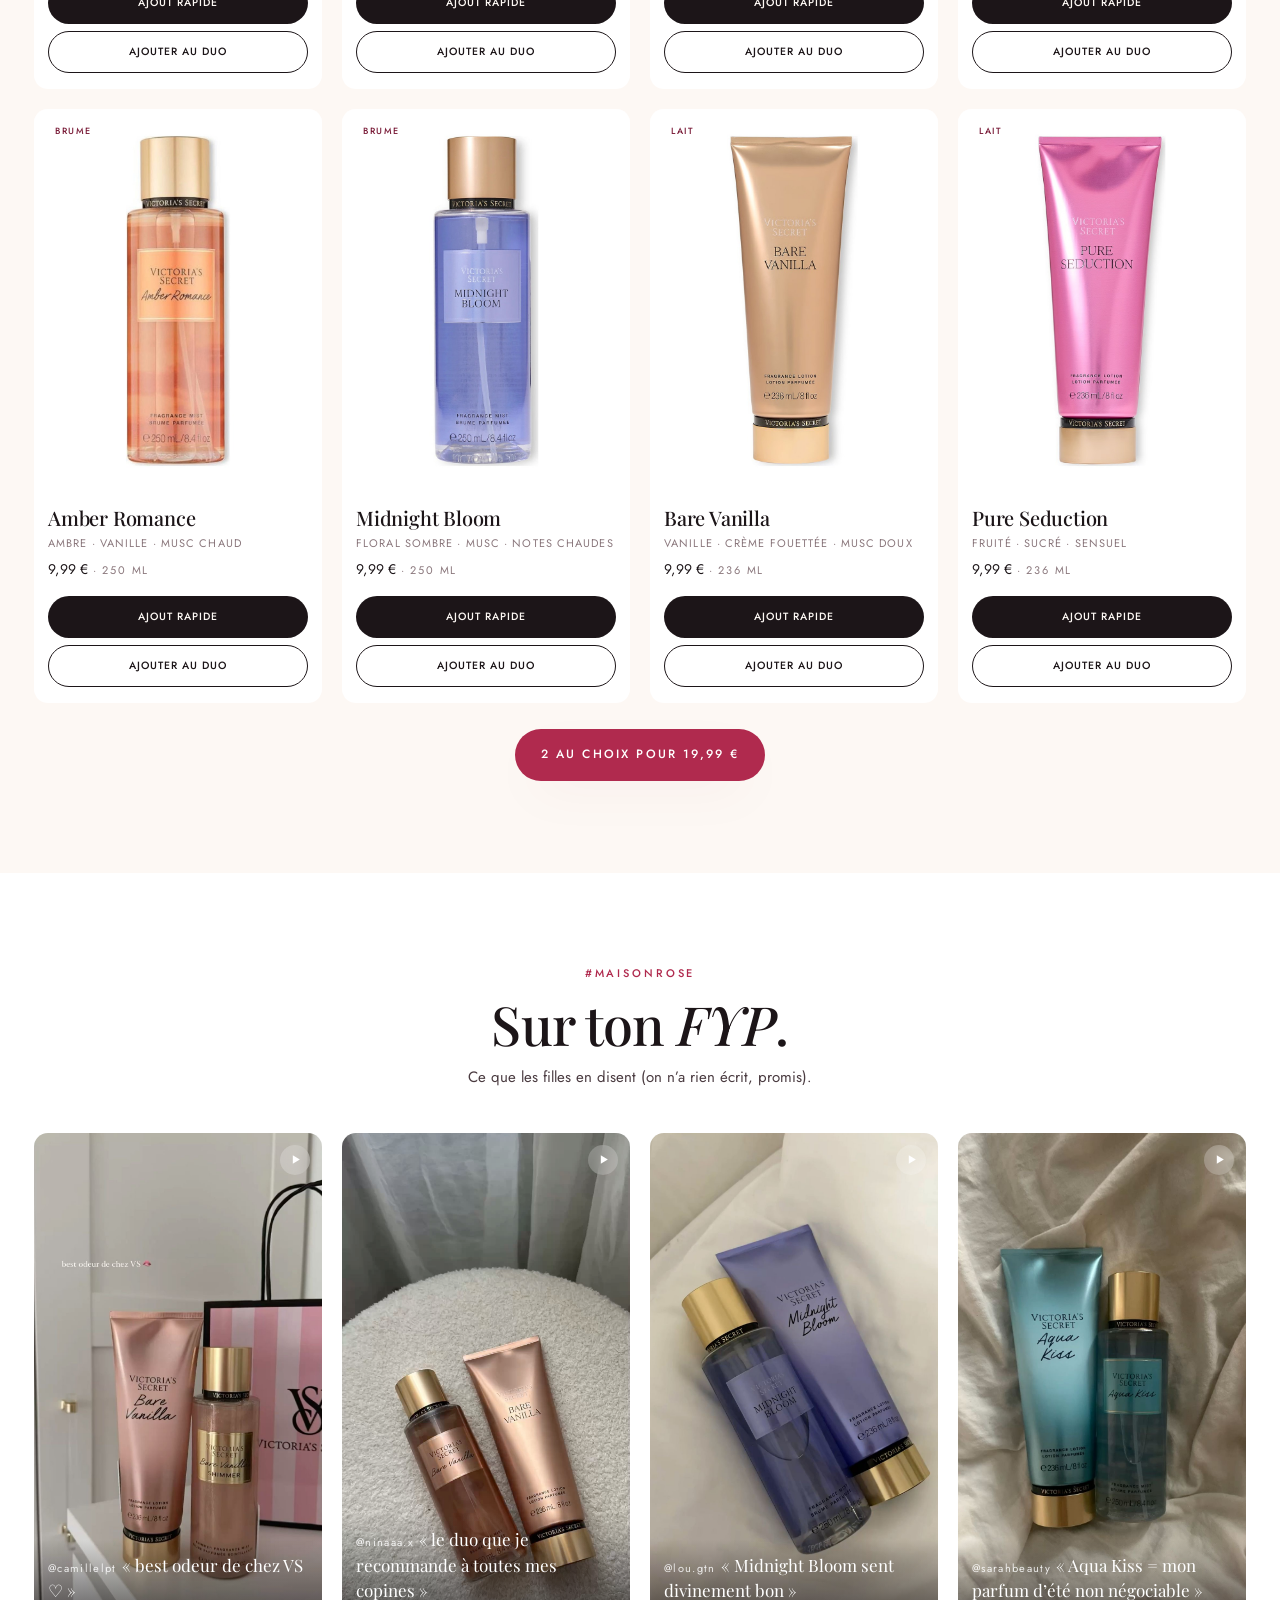
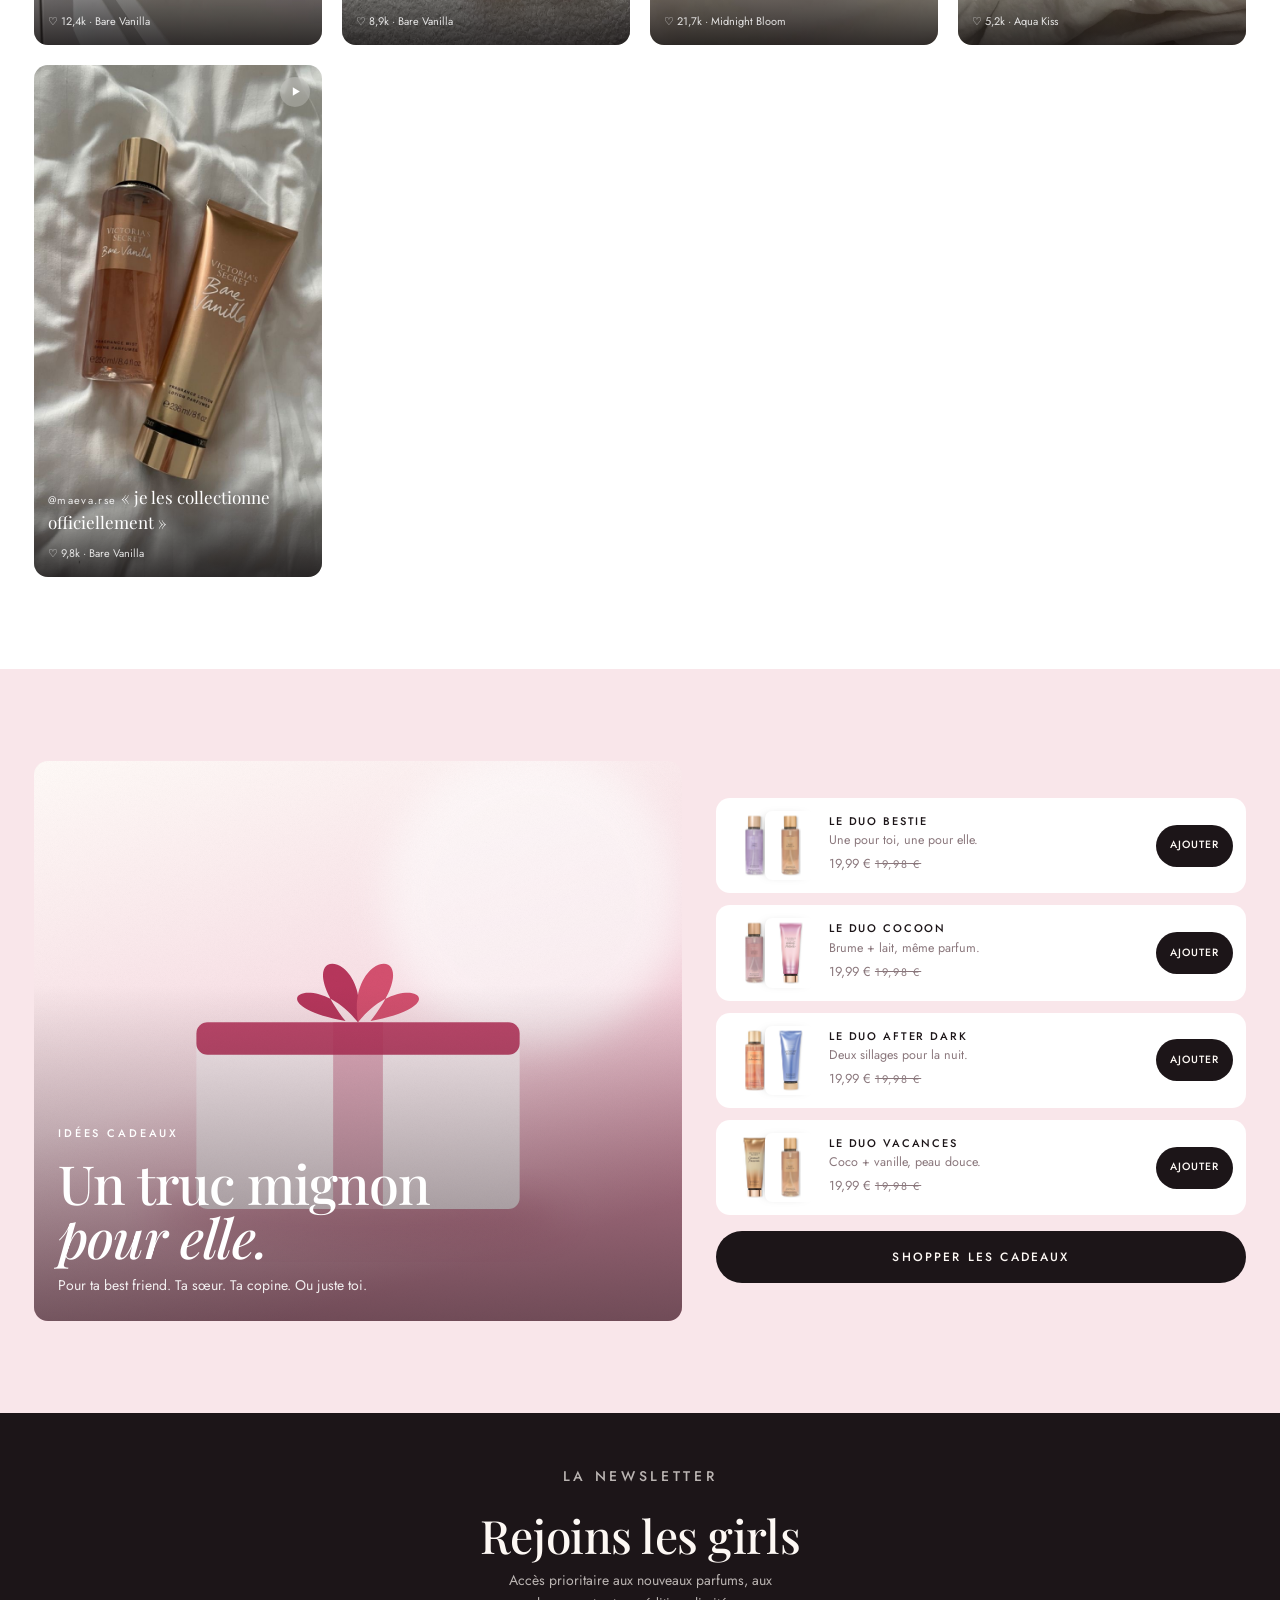
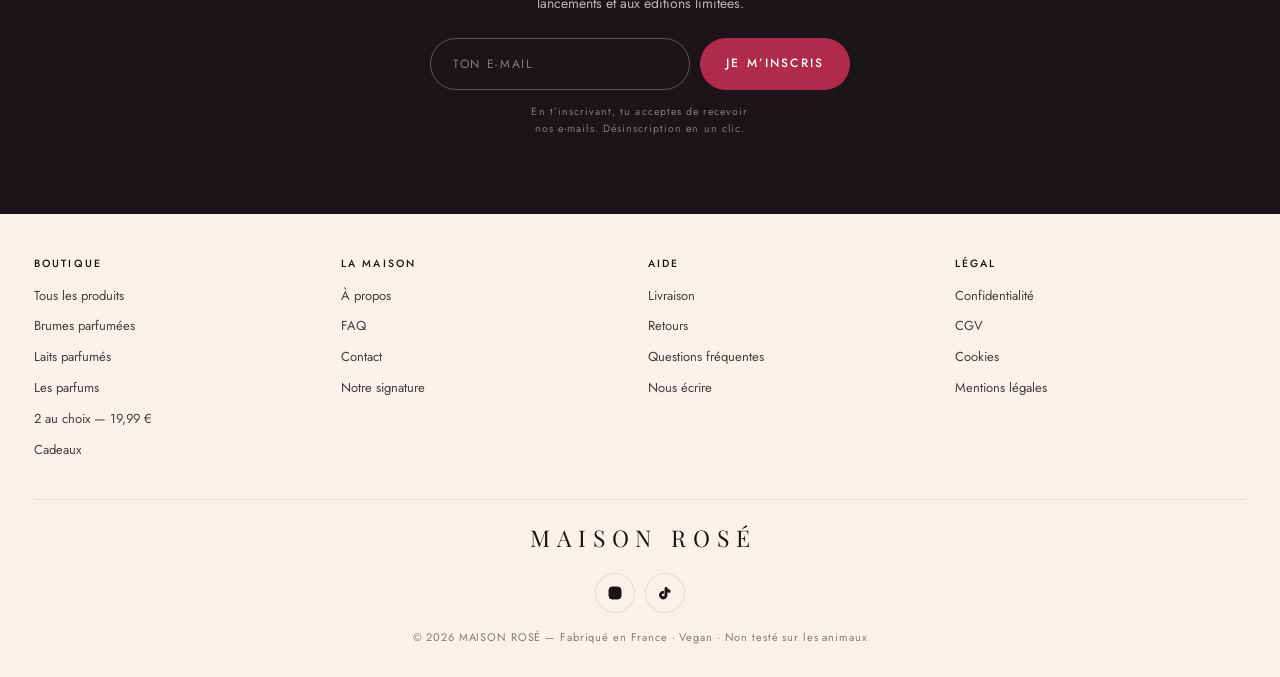
==== commit 0f8f8aa4: "feat: remplace la section Shop by mood par de vraies photos UGC - Supprime la section "Shop by mood"" ====
--- a/index.html
+++ b/index.html
@@ -60,18 +60,6 @@
       <div style="margin-top:26px;text-align:center">
         <a class="btn btn-cherry" href="duo.html">Composer mon duo — 19,99 €</a>
       </div>
-    </div>
-  </section>
-
-  <!-- ================= SHOP BY MOOD ================= -->
-  <section class="section section-white">
-    <div class="wrap">
-      <div class="section-head center reveal">
-        <p class="eyebrow">Shop by mood</p>
-        <h2 class="h-section">Tu veux sentir <span class="italic">quoi</span> ?</h2>
-        <p class="lede">Choisis une humeur, on s’occupe du reste.</p>
-      </div>
-      <div class="mood-grid reveal" data-mood-grid></div>
     </div>
   </section>
 
--- a/assets/css/style.css
+++ b/assets/css/style.css
@@ -324,11 +324,16 @@
 .picker-head h3{font-size:22px}
 .picker-head .tiny{margin-top:4px}
 .picker-close{position:absolute;top:14px;right:12px}
-.picker-filters{display:flex;gap:7px;padding:12px var(--pad);overflow-x:auto;scrollbar-width:none}
+.picker-filters{
+  display:flex;gap:7px;padding:12px var(--pad);overflow-x:auto;scrollbar-width:none;
+  -webkit-mask-image:linear-gradient(to right,#000 calc(100% - 28px),transparent 100%);
+  mask-image:linear-gradient(to right,#000 calc(100% - 28px),transparent 100%);
+}
 .picker-filters::-webkit-scrollbar{display:none}
 .chip{
   flex:0 0 auto;padding:8px 15px;border-radius:99px;border:1px solid var(--line);background:var(--white);
   font-size:10.5px;letter-spacing:.14em;text-transform:uppercase;color:var(--muted);transition:.25s;
+  white-space:nowrap;
 }
 .chip[aria-pressed="true"]{background:var(--ink);color:var(--cream);border-color:var(--ink)}
 .picker-list{overflow-y:auto;padding:4px var(--pad) 28px;display:grid;grid-template-columns:repeat(2,1fr);gap:10px}
@@ -342,6 +347,19 @@
 .pick-item .pi-body{padding:9px 10px 12px}
 .pick-item strong{display:block;font-family:var(--serif);font-size:15px;font-weight:500;line-height:1.15}
 .pick-item span{display:block;font-size:10px;letter-spacing:.12em;text-transform:uppercase;color:var(--muted);margin-top:3px}
+
+/* Confirmation de commande */
+.order-confirm{
+  position:fixed;inset:0;z-index:95;background:rgba(28,21,24,.5);backdrop-filter:blur(3px);
+  opacity:0;pointer-events:none;transition:opacity .3s;display:flex;align-items:center;justify-content:center;padding:20px;
+}
+.order-confirm.open{opacity:1;pointer-events:auto}
+.order-confirm-panel{
+  background:var(--cream);width:100%;max-width:460px;border-radius:18px;padding:44px 30px;text-align:center;
+  transform:scale(.96);transition:transform .35s var(--ease);
+}
+.order-confirm.open .order-confirm-panel{transform:scale(1)}
+.order-confirm-panel .lede{margin:14px auto 26px}
 
 /* =========================================================================
    LAYERING
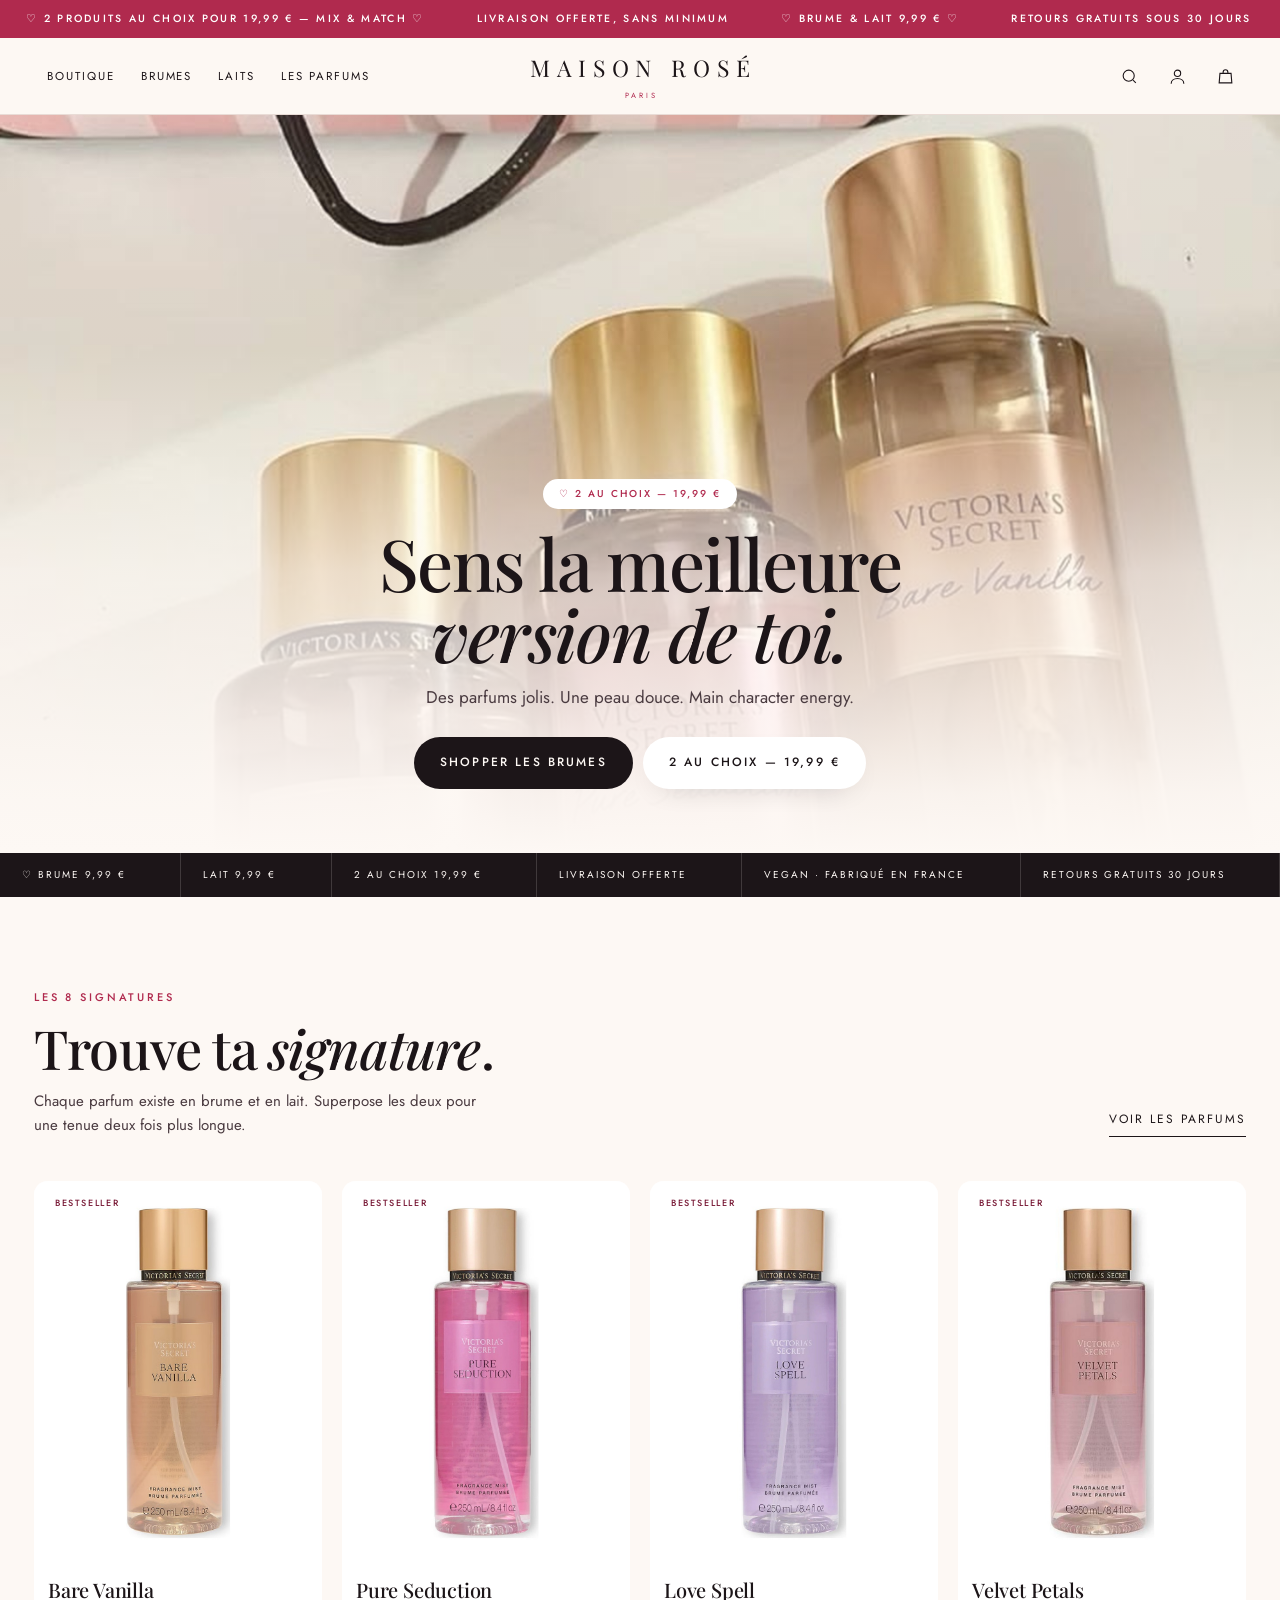
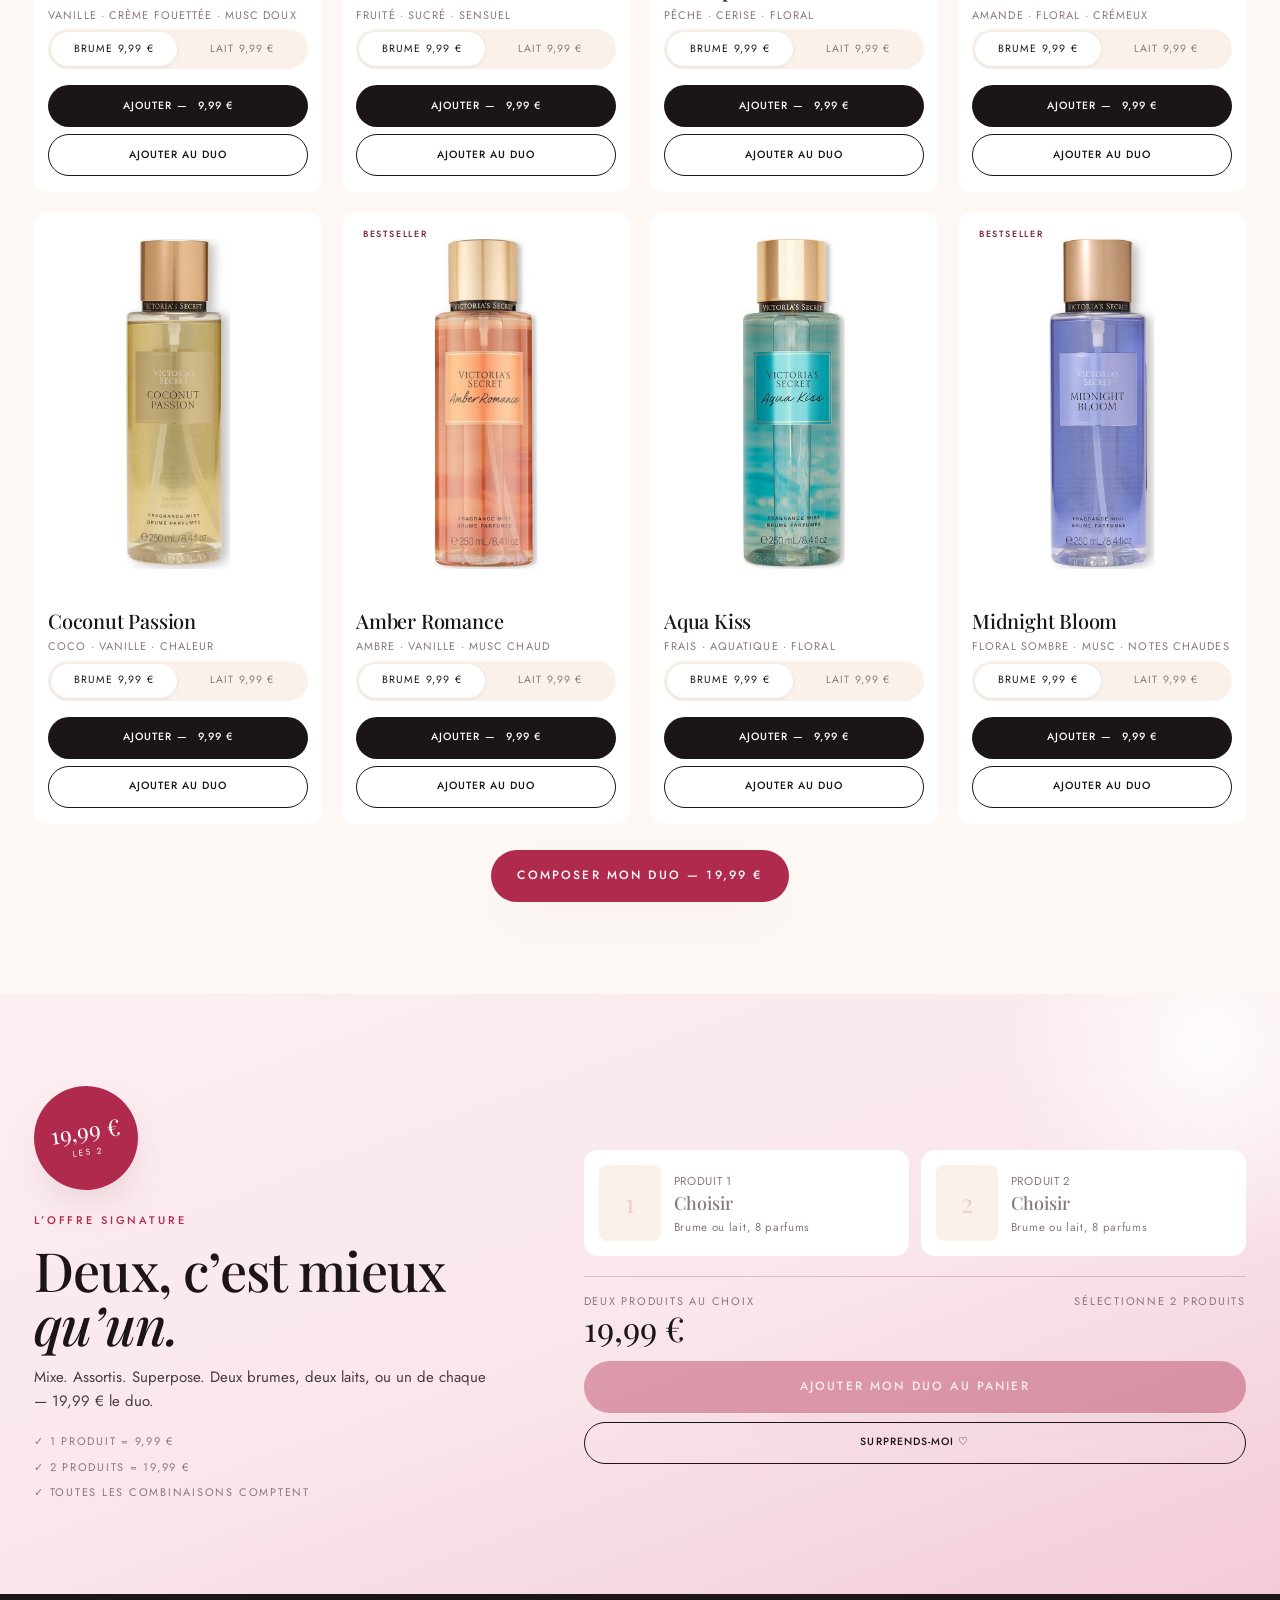
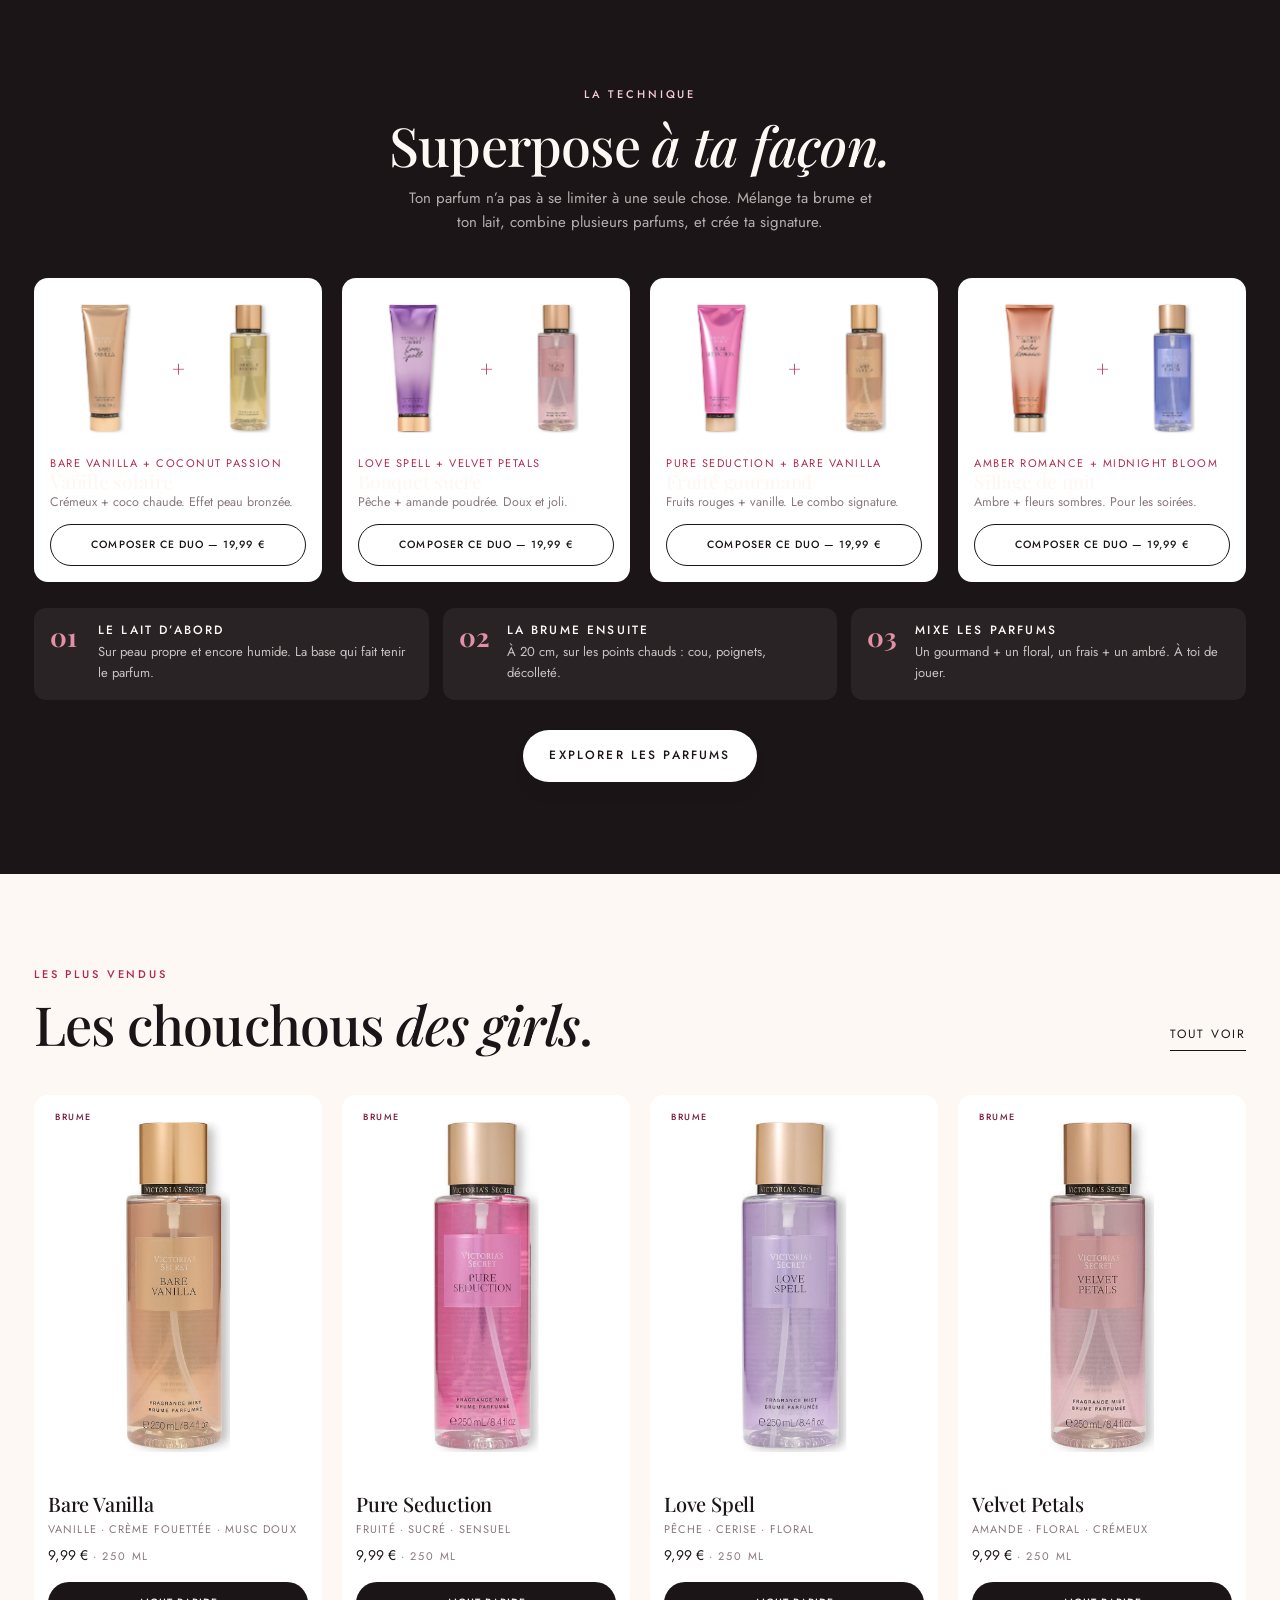
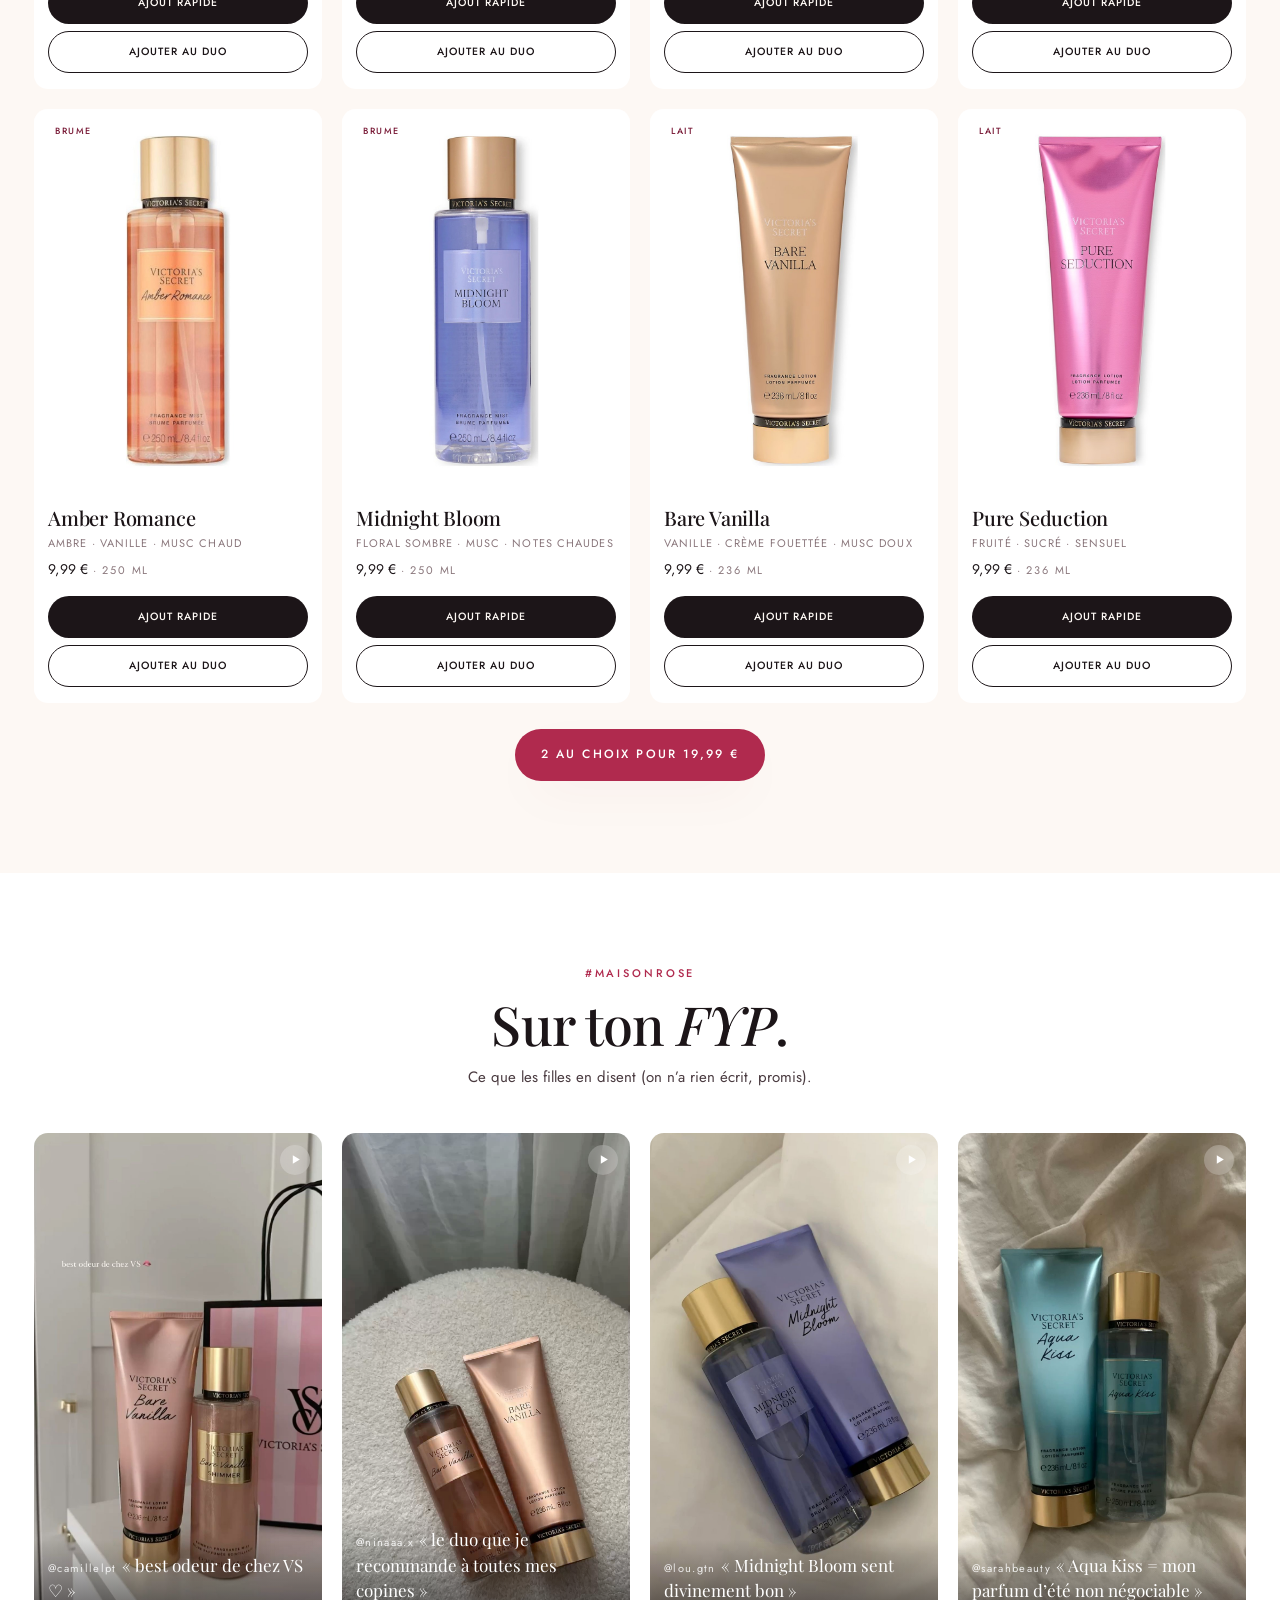
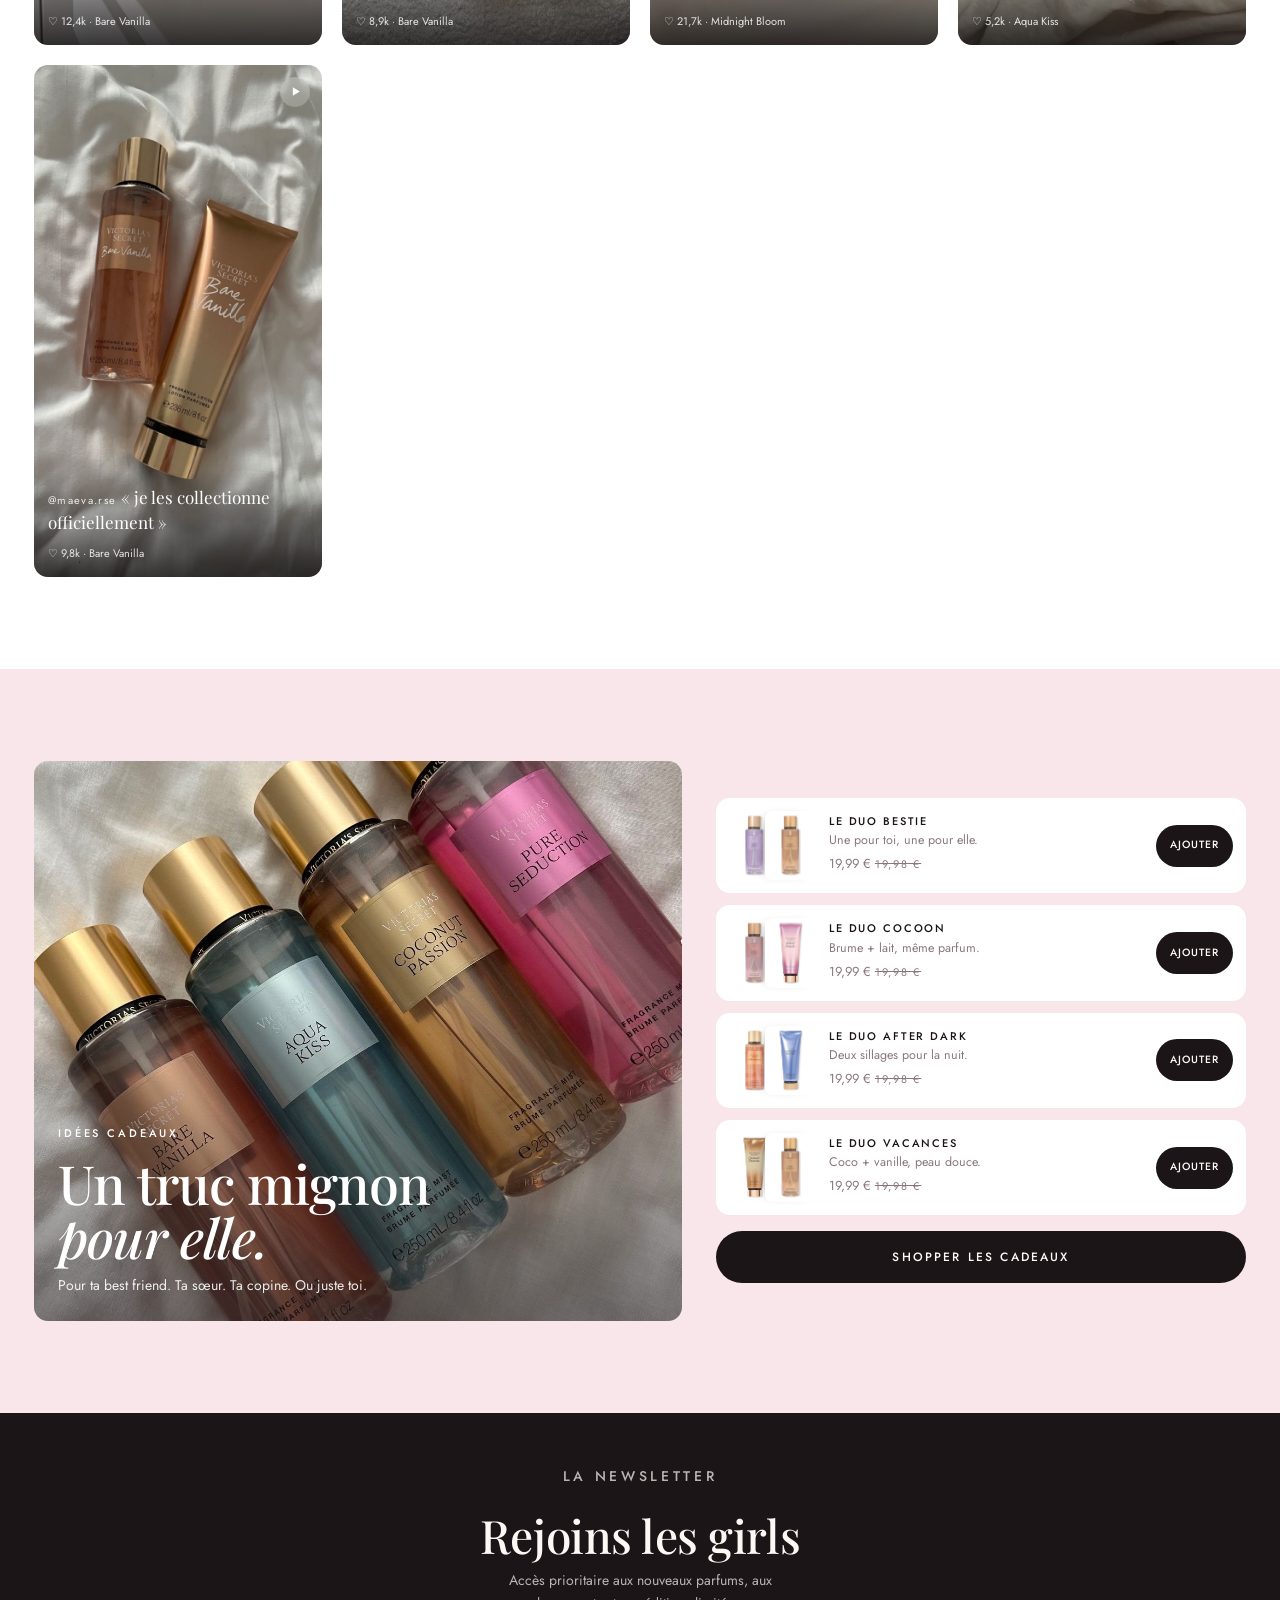
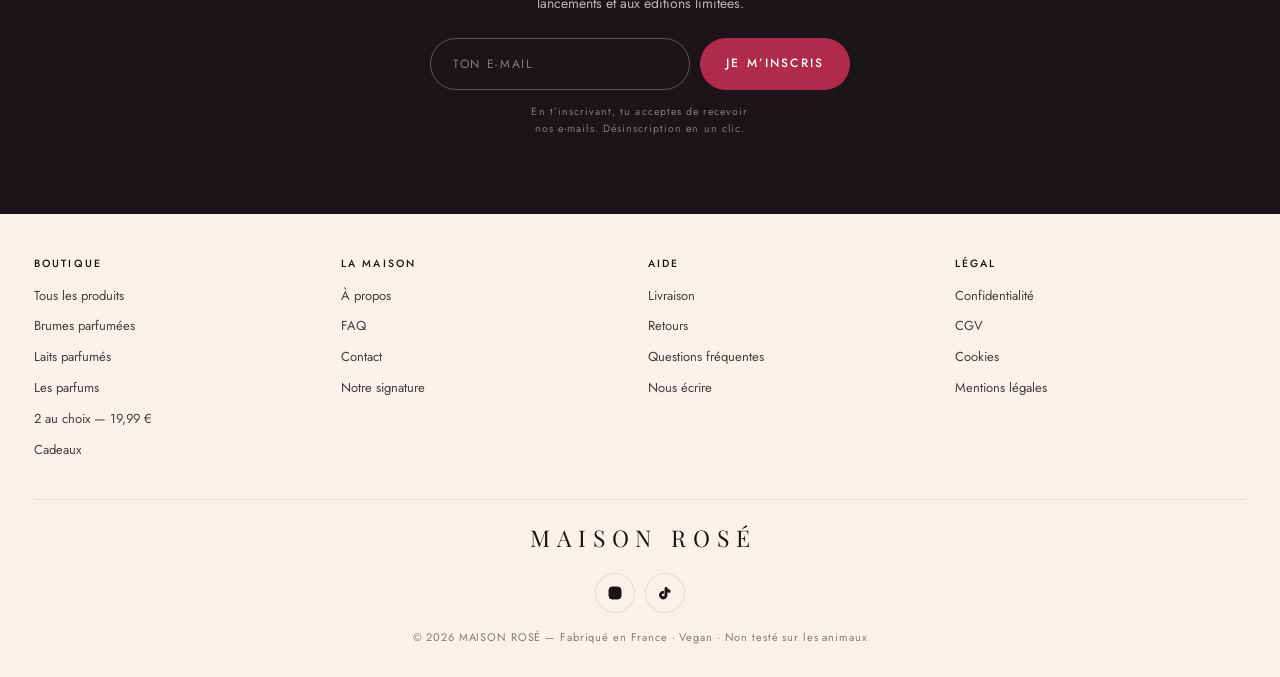
==== commit aafa104d: "feat: remplace le visuel du coffret cadeau par une vraie photo produit Co-Authored-By: Claude Sonnet" ====
--- a/index.html
+++ b/index.html
@@ -137,7 +137,7 @@
     <div class="wrap">
       <div class="gift-layout">
         <div class="gift-hero reveal">
-          <img src="assets/img/editorial/gift.svg" alt="Coffret cadeau Maison Rosé" loading="lazy" width="1200" height="900">
+          <img src="assets/img/editorial/gift-hero.jpg" alt="Coffret cadeau Maison Rosé" loading="lazy" width="1200" height="1641">
           <div class="gift-hero-txt">
             <p class="eyebrow" style="color:#fff">Idées cadeaux</p>
             <h2 class="h-section">Un truc mignon <span class="italic">pour elle.</span></h2>
--- a/assets/css/style.css
+++ b/assets/css/style.css
@@ -534,6 +534,18 @@
 .empty h2{font-size:30px;margin-bottom:10px}
 
 /* =========================================================================
+   SHIPPING
+   ========================================================================= */
+.ship-form{display:grid;gap:14px;margin-top:22px}
+.ship-form .field{display:flex;flex-direction:column;gap:6px}
+.ship-form .field-row{display:grid;grid-template-columns:1fr 1fr;gap:12px}
+.ship-form input,.ship-form select{
+  height:52px;border:1px solid var(--line);border-radius:14px;padding:0 16px;
+  background:var(--white);font-size:14px;width:100%;
+}
+.ship-form input:focus,.ship-form select:focus{outline:2px solid var(--cherry);outline-offset:1px}
+
+/* =========================================================================
    BOUTIQUE / FILTRES
    ========================================================================= */
 .shop-head{padding:34px 0 20px;text-align:center}
